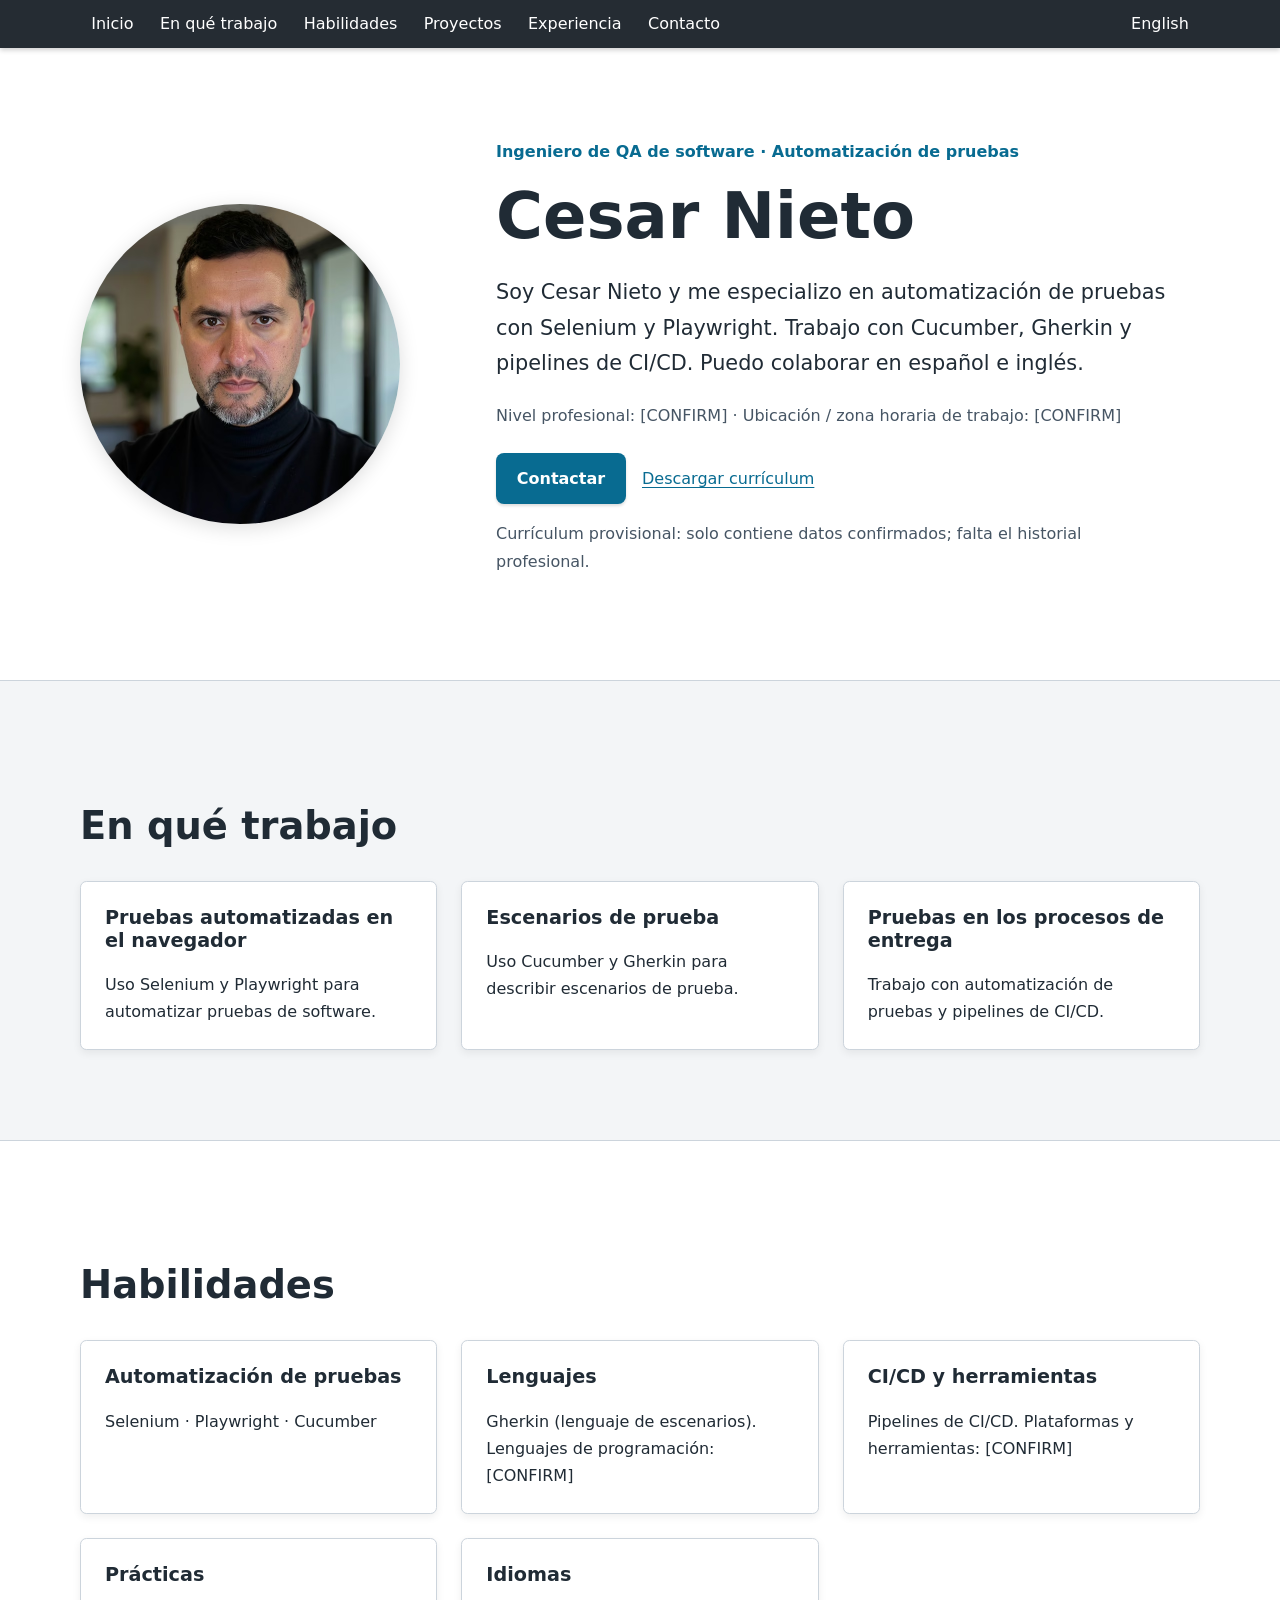
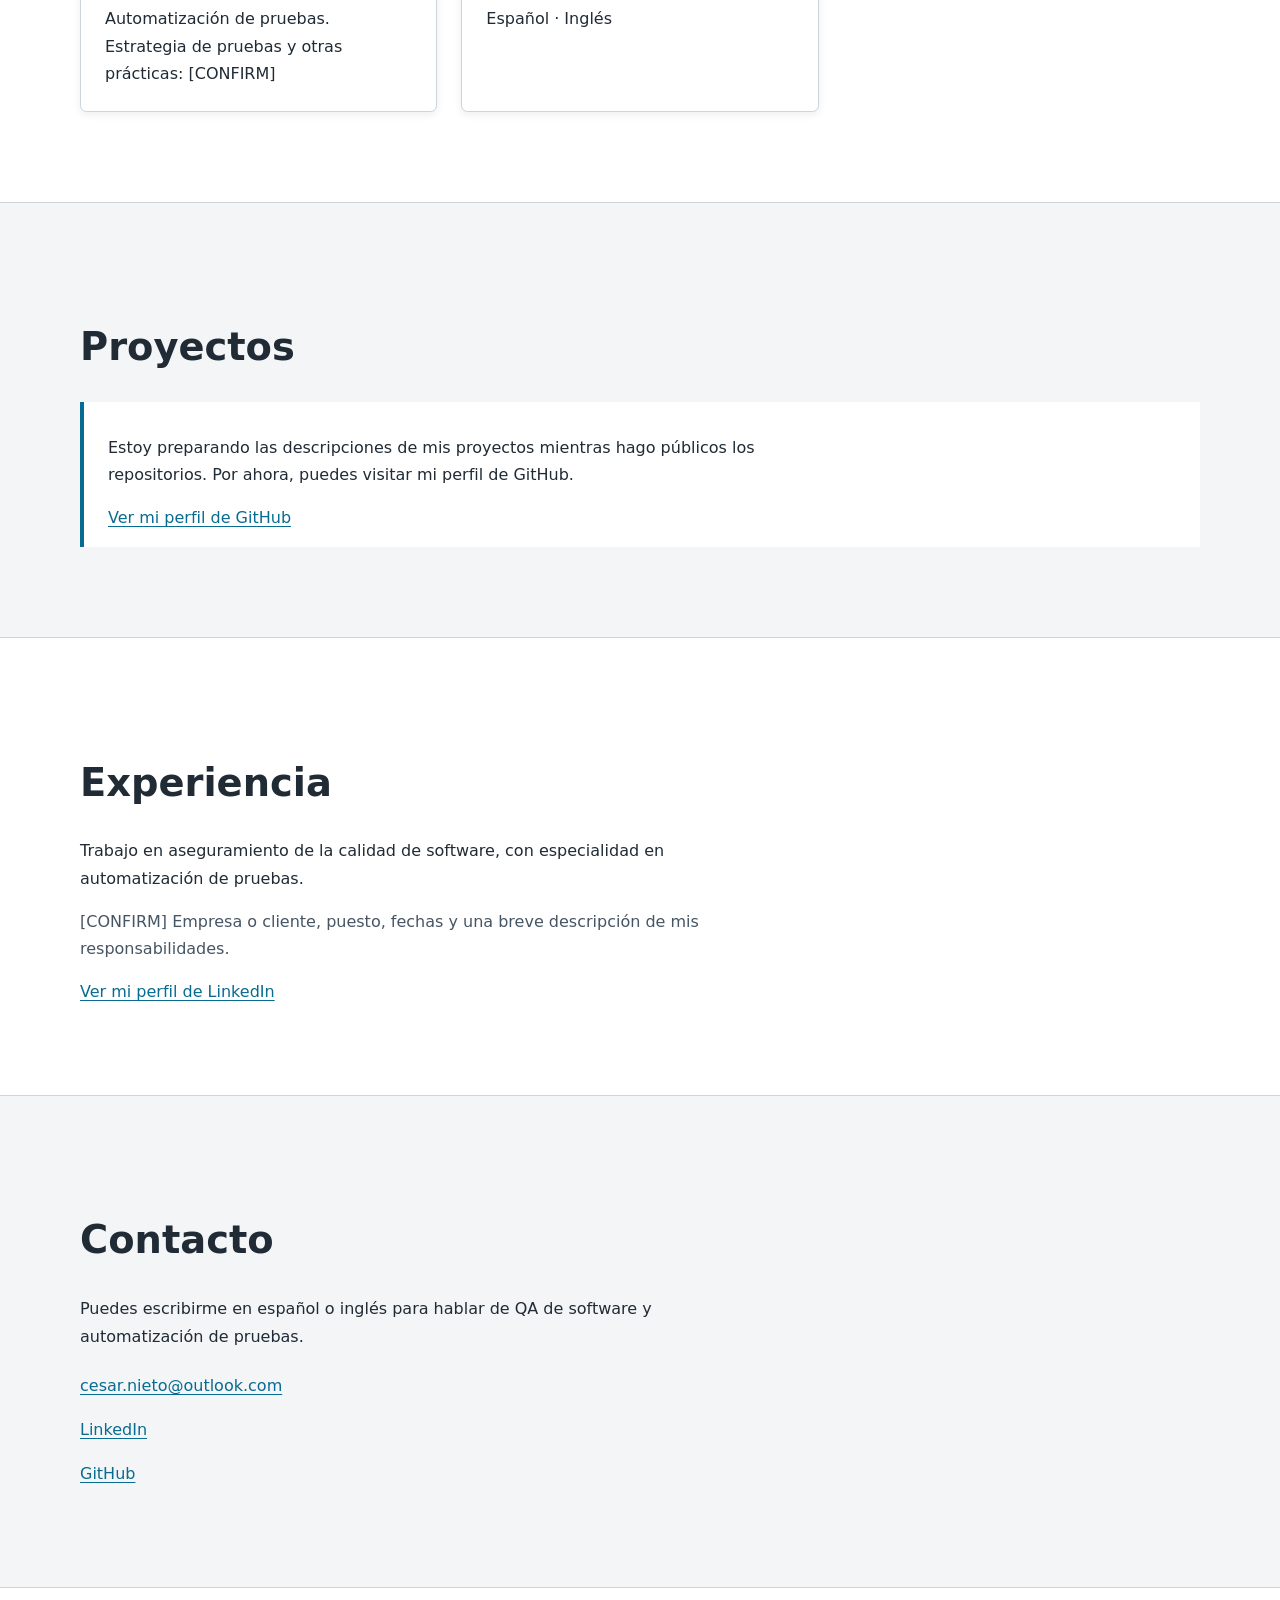
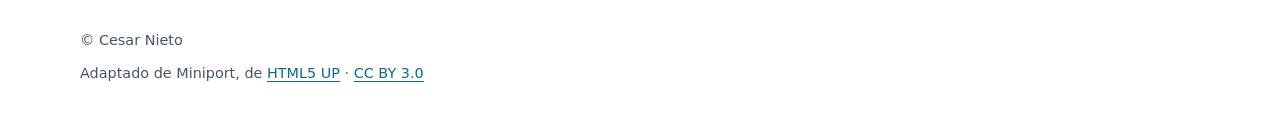
==== es/index.html @ 165ec26f "feat(portfolio): modernize the bilingual site and static assets" ====
<!doctype html>
<!-- Adapted from Miniport by HTML5 UP. CC BY 3.0; see LICENSE.txt. -->
<html lang="es">
<head>
  <meta charset="utf-8">
  <meta name="viewport" content="width=device-width, initial-scale=1">
  <meta name="color-scheme" content="light dark">
  <title>Cesar Nieto | Ingeniero de QA de software</title>
  <meta name="description" content="Me especializo en automatización de pruebas con Selenium, Playwright, Cucumber, Gherkin y pipelines de CI/CD. Trabajo en español e inglés.">
  <link rel="canonical" href="https://cesarnieto.me/es/">
  <link rel="alternate" hreflang="en" href="https://cesarnieto.me/">
  <link rel="alternate" hreflang="es" href="https://cesarnieto.me/es/">
  <link rel="alternate" hreflang="x-default" href="https://cesarnieto.me/">
  <meta property="og:type" content="website">
  <meta property="og:title" content="Cesar Nieto | Ingeniero de QA de software">
  <meta property="og:description" content="Me especializo en automatización de pruebas con Selenium, Playwright, Cucumber, Gherkin y pipelines de CI/CD. Trabajo en español e inglés.">
  <meta property="og:url" content="https://cesarnieto.me/es/">
  <meta property="og:locale" content="es_ES">
  <meta property="og:locale:alternate" content="en_US">
  <meta property="og:image" content="https://cesarnieto.me/images/portrait.jpg">
  <meta property="og:image:width" content="640">
  <meta property="og:image:height" content="640">
  <meta property="og:image:alt" content="Cesar Nieto">
  <meta name="twitter:card" content="summary">
  <link rel="stylesheet" href="../assets/css/site.css">
  <script type="application/ld+json">{"@context": "https://schema.org", "@type": "Person", "name": "Cesar Nieto", "url": "https://cesarnieto.me/", "jobTitle": "Software QA Engineer", "sameAs": ["https://github.com/CesarNPadilla", "https://www.linkedin.com/in/cesarnpadilla"]}</script>
</head>
<body>
  <a class="skip" href="#main">Saltar al contenido</a>
  <nav class="nav" aria-label="Principal">
    <div class="container">
      <a href="#intro">Inicio</a>
      <a href="#work">En qué trabajo</a>
      <a href="#skills">Habilidades</a>
      <a href="#projects">Proyectos</a>
      <a href="#experience">Experiencia</a>
      <a href="#contact">Contacto</a>
      <a class="language" href="../" lang="en" hreflang="en">English</a>
    </div>
  </nav>
  <main id="main" tabindex="-1">
    <section id="intro" aria-labelledby="intro-title">
      <div class="container intro">
        <picture>
          <source srcset="../images/portrait.avif" type="image/avif">
          <source srcset="../images/portrait.webp" type="image/webp">
          <img class="portrait" src="../images/portrait.jpg" alt="Retrato de Cesar Nieto" width="640" height="640" fetchpriority="high">
        </picture>
        <div>
          <p class="eyebrow">Ingeniero de QA de software · Automatización de pruebas</p>
          <h1 id="intro-title">Cesar Nieto</h1>
          <p class="lead">Soy Cesar Nieto y me especializo en automatización de pruebas con Selenium y Playwright. Trabajo con Cucumber, Gherkin y pipelines de CI/CD. Puedo colaborar en español e inglés.</p>
          <p class="meta">Nivel profesional: [CONFIRM] · Ubicación / zona horaria de trabajo: [CONFIRM]</p>
          <div class="actions">
            <a class="button" href="mailto:cesar.nieto@outlook.com">Contactar</a>
            <a href="../downloads/cesar-nieto-es.txt" download aria-describedby="resume-note">Descargar currículum</a>
          </div>
          <p class="note" id="resume-note">Currículum provisional: solo contiene datos confirmados; falta el historial profesional.</p>
        </div>
      </div>
    </section>
    <section id="work" aria-labelledby="work-title"><div class="container">
      <h2 id="work-title">En qué trabajo</h2>
      <div class="grid">
        <article class="card"><h3>Pruebas automatizadas en el navegador</h3><p>Uso Selenium y Playwright para automatizar pruebas de software.</p></article>
        <article class="card"><h3>Escenarios de prueba</h3><p>Uso Cucumber y Gherkin para describir escenarios de prueba.</p></article>
        <article class="card"><h3>Pruebas en los procesos de entrega</h3><p>Trabajo con automatización de pruebas y pipelines de CI/CD.</p></article>
      </div>
    </div></section>
    <section id="skills" aria-labelledby="skills-title"><div class="container">
      <h2 id="skills-title">Habilidades</h2>
      <div class="grid">
        <div class="card"><h3>Automatización de pruebas</h3><p>Selenium · Playwright · Cucumber</p></div>
        <div class="card"><h3>Lenguajes</h3><p>Gherkin (lenguaje de escenarios). Lenguajes de programación: [CONFIRM]</p></div>
        <div class="card"><h3>CI/CD y herramientas</h3><p>Pipelines de CI/CD. Plataformas y herramientas: [CONFIRM]</p></div>
        <div class="card"><h3>Prácticas</h3><p>Automatización de pruebas. Estrategia de pruebas y otras prácticas: [CONFIRM]</p></div>
        <div class="card"><h3>Idiomas</h3><p>Español · Inglés</p></div>
      </div>
    </div></section>
    <section id="projects" aria-labelledby="projects-title"><div class="container">
      <h2 id="projects-title">Proyectos</h2>
      <div class="pending"><p>Estoy preparando las descripciones de mis proyectos mientras hago públicos los repositorios. Por ahora, puedes visitar mi perfil de GitHub.</p>
        <a href="https://github.com/CesarNPadilla">Ver mi perfil de GitHub</a>
      </div>
    </div></section>
    <section id="experience" aria-labelledby="experience-title"><div class="container">
      <h2 id="experience-title">Experiencia</h2>
      <p>Trabajo en aseguramiento de la calidad de software, con especialidad en automatización de pruebas.</p><p class="note">[CONFIRM] Empresa o cliente, puesto, fechas y una breve descripción de mis responsabilidades.</p>
      <a href="https://www.linkedin.com/in/cesarnpadilla">Ver mi perfil de LinkedIn</a>
    </div></section>
    <section id="contact" aria-labelledby="contact-title"><div class="container">
      <h2 id="contact-title">Contacto</h2><p>Puedes escribirme en español o inglés para hablar de QA de software y automatización de pruebas.</p>
      <address>
        <a href="mailto:cesar.nieto@outlook.com">cesar.nieto@outlook.com</a><br>
        <a href="https://www.linkedin.com/in/cesarnpadilla">LinkedIn</a><br>
        <a href="https://github.com/CesarNPadilla">GitHub</a>
      </address>
    </div></section>
  </main>
  <footer><div class="container">
    <p>© Cesar Nieto</p>
    <p>Adaptado de Miniport, de <a href="https://html5up.net">HTML5 UP</a> · <a href="../LICENSE.txt">CC BY 3.0</a></p>
  </div></footer>
</body>
</html>
---- assets/css/site.css ----
/* Adapted from Miniport by HTML5 UP; attribution retained in each page. */
:root{color-scheme:light dark;--bg:#fff;--panel:#f3f5f7;--card:#fff;--text:#202b35;--muted:#465564;--accent:#086b91;--border:#ccd4dc;--nav:#252c33;--focus:#a64200}
*{box-sizing:border-box}html{scroll-behavior:smooth;scroll-padding-top:7rem}body{margin:0;background:var(--bg);color:var(--text);font:1rem/1.7 system-ui,-apple-system,"Segoe UI",sans-serif}a{color:var(--accent);text-underline-offset:.2em}a:hover{text-decoration-thickness:.15em}a:focus-visible{outline:3px solid var(--focus);outline-offset:5px}h1,h2,h3{line-height:1.2;color:var(--text)}h1{font-size:clamp(2.2rem,6vw,4rem);margin:.2em 0}h2{font-size:clamp(1.7rem,4vw,2.4rem)}h3{font-size:1.2rem}p{max-width:65ch}img{display:block;max-width:100%;height:auto}.container{width:min(70rem,100% - 3rem);margin:auto}.skip{position:absolute;left:1rem;top:-8rem;background:var(--bg);padding:1rem;z-index:10}.skip:focus{top:1rem}.nav{background:var(--nav);position:sticky;top:0;z-index:2;box-shadow:0 2px 5px #0003}.nav .container{display:flex;flex-wrap:wrap;align-items:center;justify-content:center;gap:.25rem}.nav a{color:#fff;display:inline-flex;align-items:center;min-height:48px;padding:.5rem .7rem;text-decoration:none;border-radius:.3rem}.nav a:hover,.nav a[aria-current]{background:#414c57}.nav a:focus-visible{outline-color:#ffc078;outline-offset:-3px}.language{margin-inline-start:auto}section{padding:clamp(3rem,7vw,6rem) 0;border-bottom:1px solid var(--border)}section:nth-child(even){background:var(--panel)}.intro{display:grid;grid-template-columns:minmax(0,1fr) minmax(15rem,2fr);align-items:center;gap:clamp(2rem,5vw,4rem)}.portrait{width:100%;max-width:20rem;border-radius:50%;box-shadow:0 4px 20px #0002}.eyebrow{font-weight:700;color:var(--accent);margin:0}.lead{font-size:clamp(1.1rem,2vw,1.3rem)}.meta,.note{color:var(--muted)}.actions{display:flex;flex-wrap:wrap;gap:1rem;align-items:center;margin-top:1.5rem}.button{display:inline-flex;align-items:center;justify-content:center;min-height:48px;padding:.75rem 1.3rem;background:var(--accent);color:#fff;border-radius:.5rem;font-weight:650;text-decoration:none;box-shadow:0 2px 3px #0002}.grid{display:grid;grid-template-columns:repeat(auto-fit,minmax(min(100%,18rem),1fr));gap:1.5rem}.card{padding:1.5rem;background:var(--card);border:1px solid var(--border);border-radius:.4rem;box-shadow:0 3px 8px #0001}.card h3{margin-top:0}.card p:last-child{margin-bottom:0}ul{padding-inline-start:1.25rem}.pending{border-inline-start:4px solid var(--accent);padding:1rem 1.5rem;background:var(--card)}address{font-style:normal;overflow-wrap:anywhere}address a{display:inline-block;min-height:44px;padding:.4rem 0}footer{padding:2rem 0;color:var(--muted);font-size:.9rem}footer p{margin:.5rem 0}
@media(prefers-color-scheme:dark){:root{--bg:#171e25;--panel:#202932;--card:#25313b;--text:#f0f4f8;--muted:#c2ceda;--accent:#8dd8f6;--border:#52616f;--focus:#ffc078}.button{background:#096e94;color:#fff}}
@media(max-width:650px){.intro{grid-template-columns:1fr}.portrait{max-width:12rem;margin:auto}.container{width:calc(100% - 2rem)}.nav{position:relative}.language{margin-inline-start:0}.nav a{padding:.5rem}.intro .actions{align-items:stretch}.button{width:100%}}
@media(prefers-reduced-motion:reduce){html{scroll-behavior:auto}}
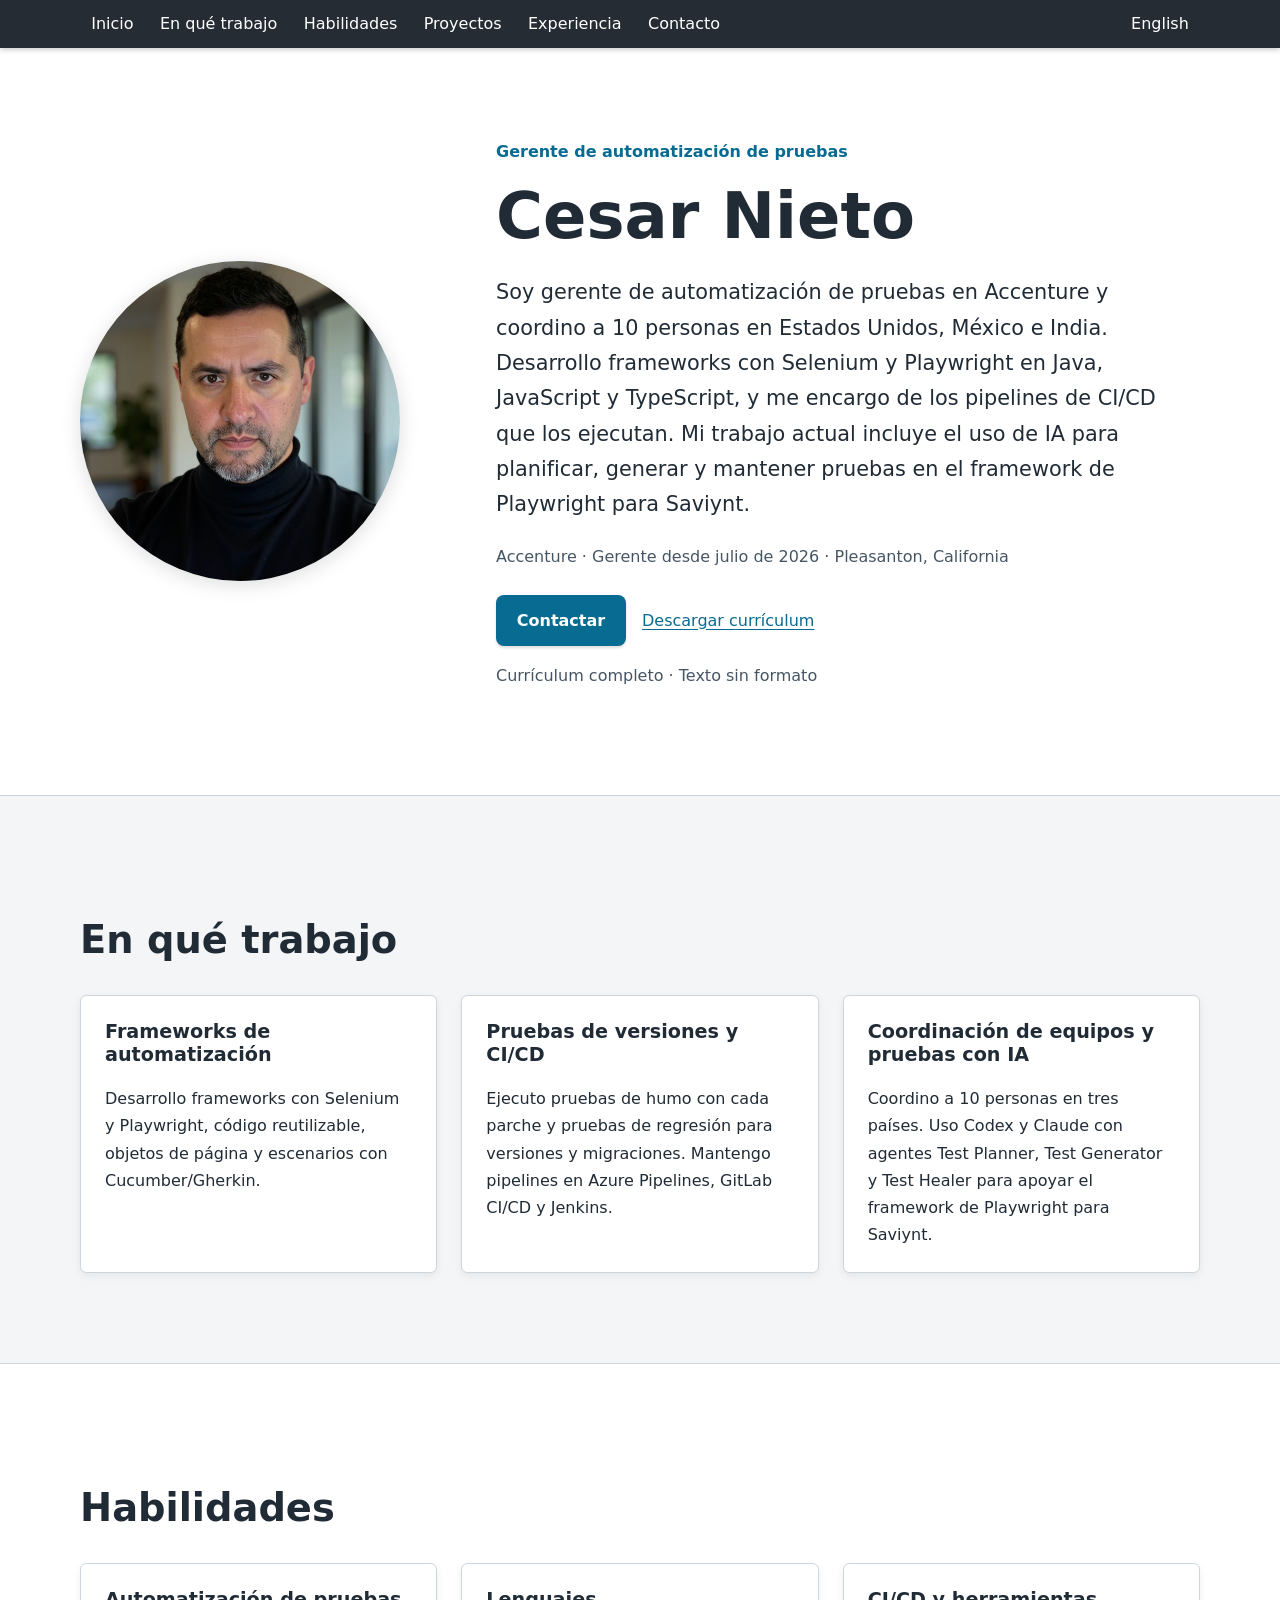
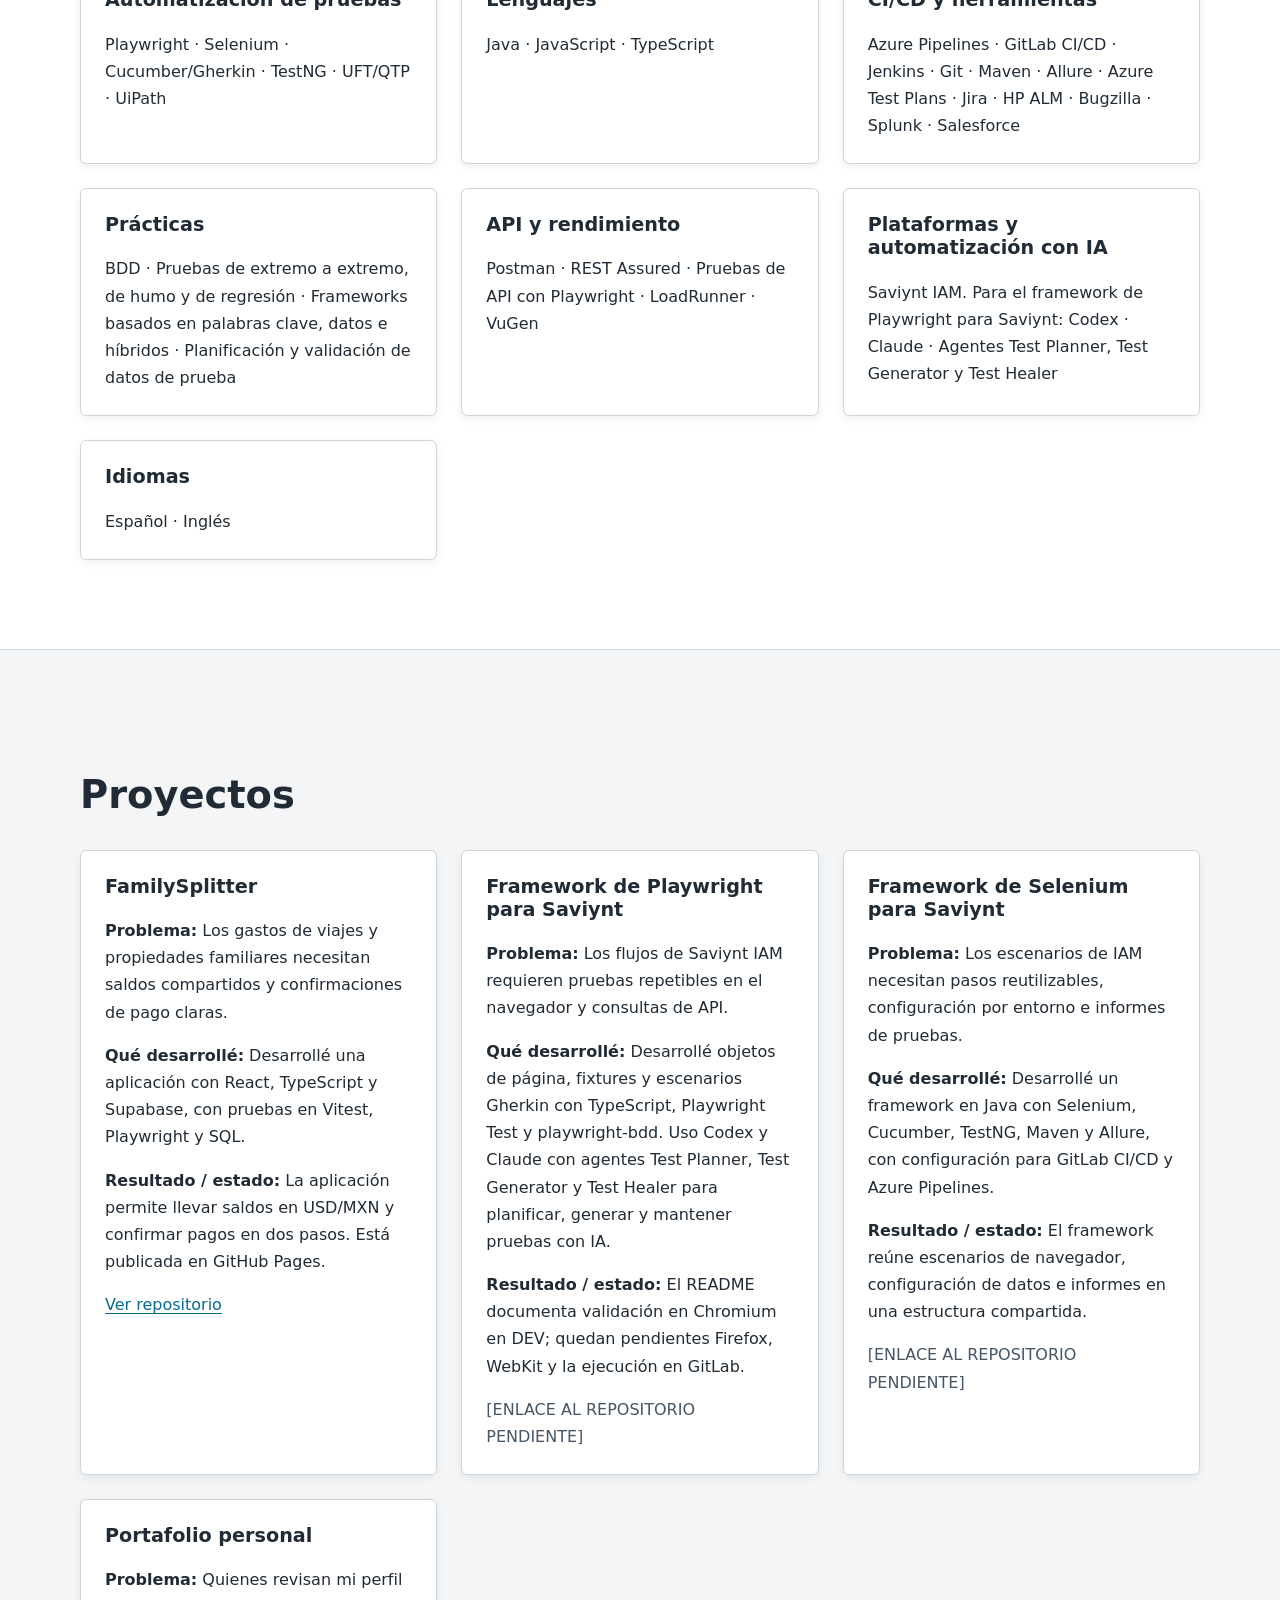
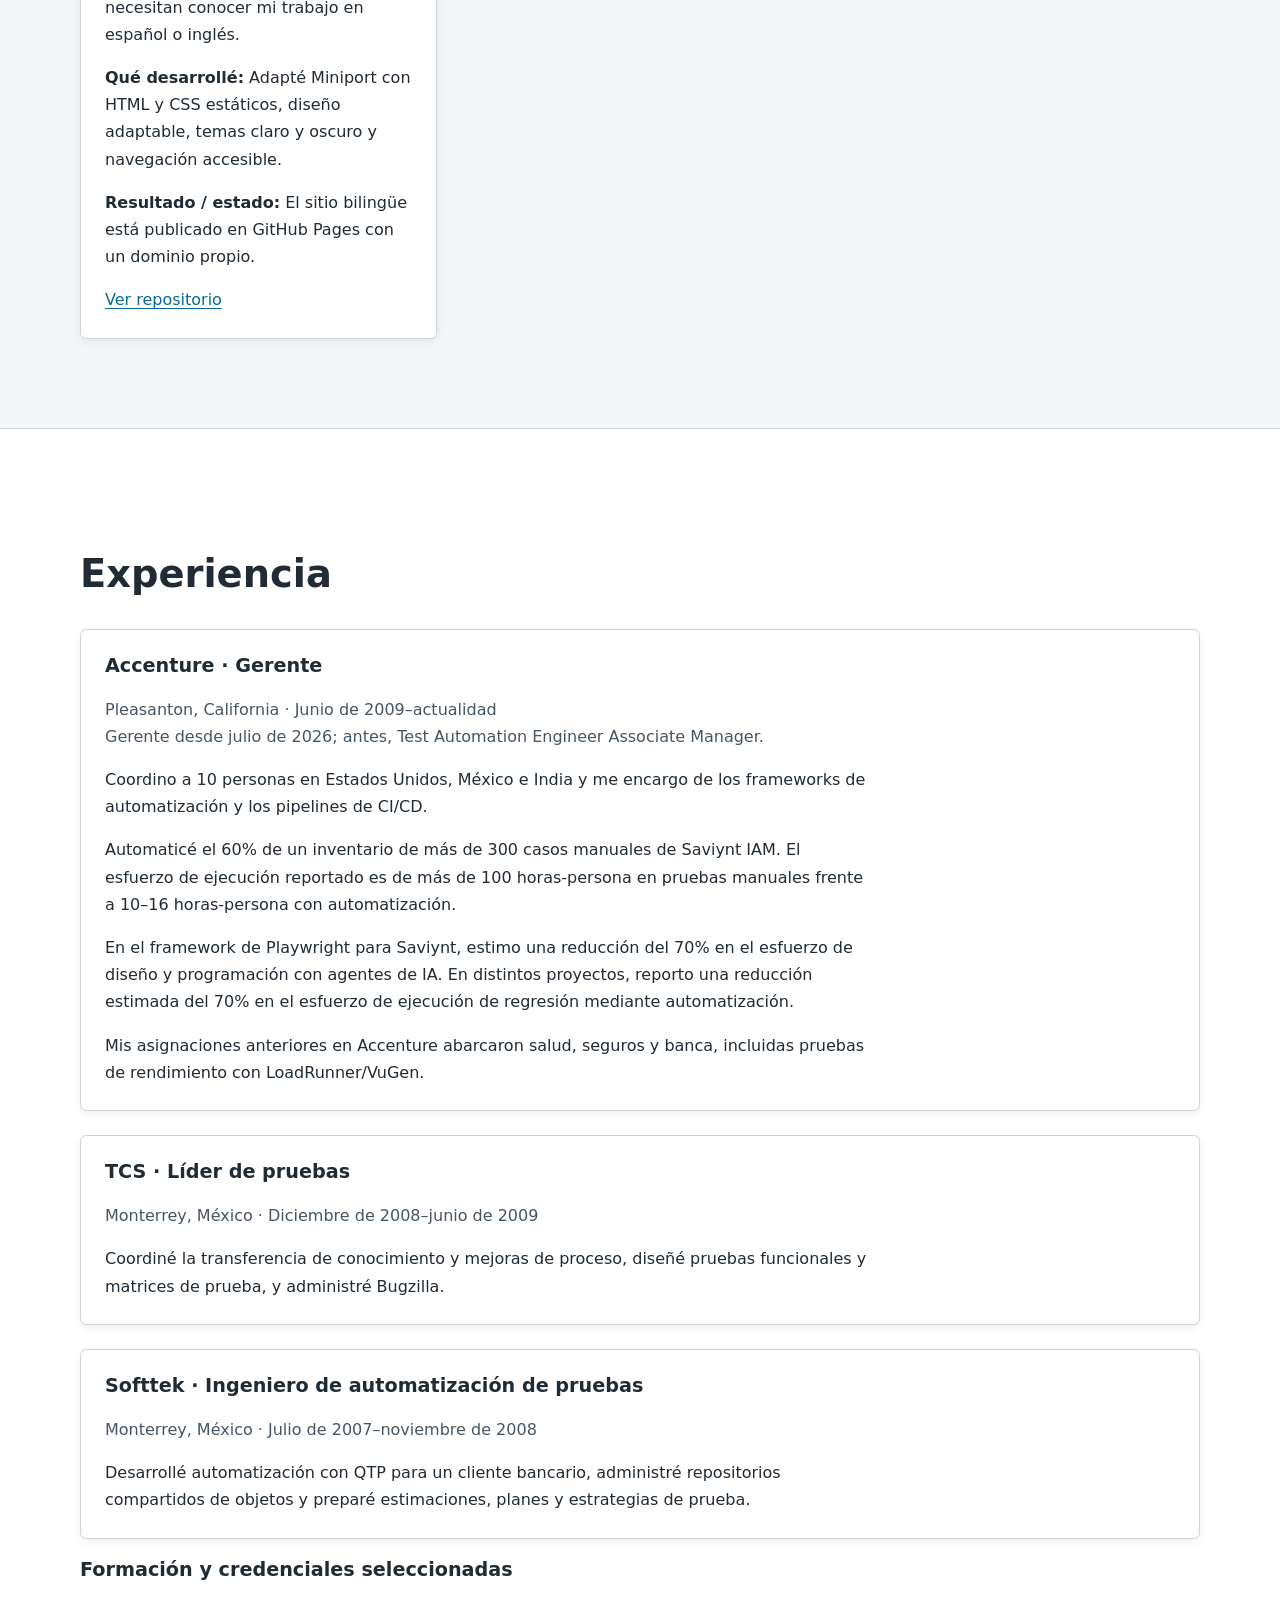
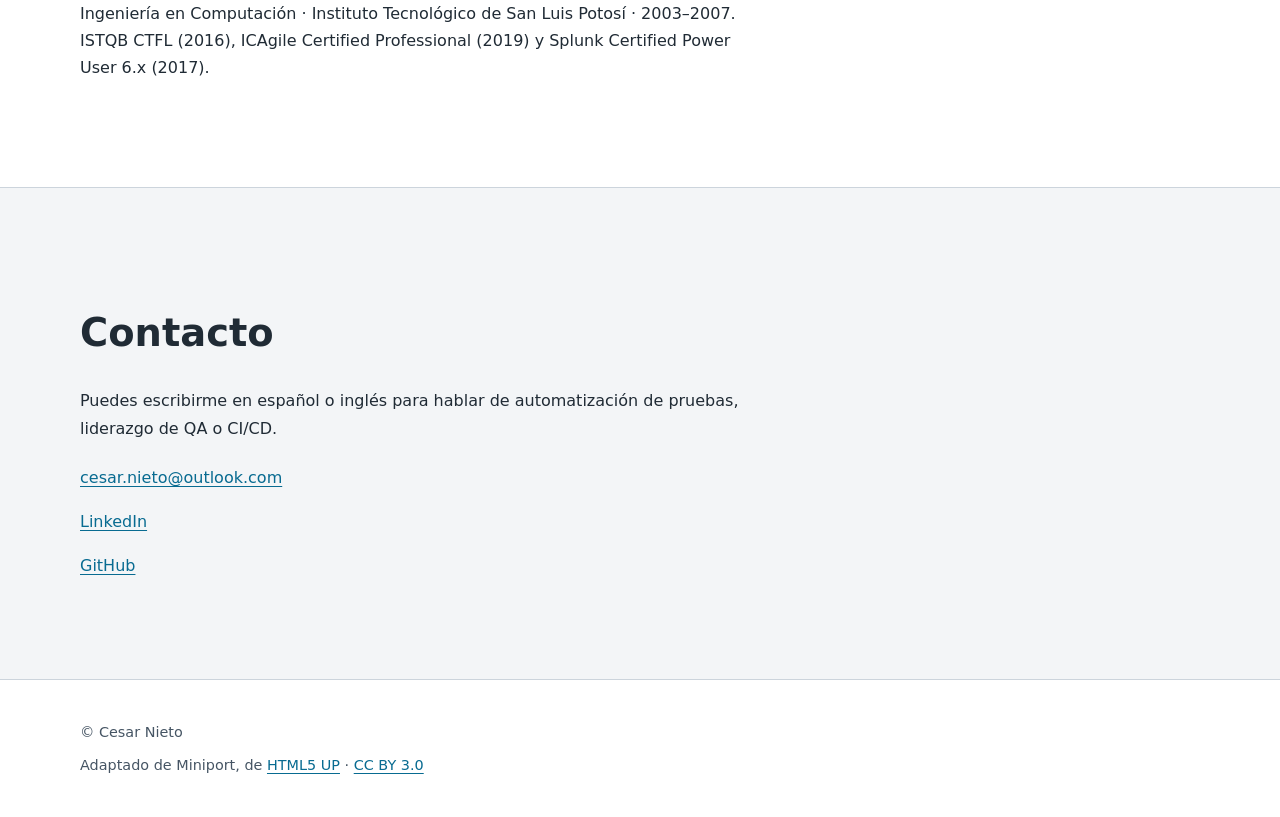
==== commit 35990896: "feat(portfolio): add career history and automation projects Replace draft resumes with complete Engl" ====
--- a/es/index.html
+++ b/es/index.html
@@ -5,15 +5,15 @@
   <meta charset="utf-8">
   <meta name="viewport" content="width=device-width, initial-scale=1">
   <meta name="color-scheme" content="light dark">
-  <title>Cesar Nieto | Ingeniero de QA de software</title>
-  <meta name="description" content="Me especializo en automatización de pruebas con Selenium, Playwright, Cucumber, Gherkin y pipelines de CI/CD. Trabajo en español e inglés.">
+  <title>Cesar Nieto | Gerente de automatización de pruebas</title>
+  <meta name="description" content="Gerente de automatización de pruebas en Accenture. Frameworks con Selenium y Playwright, pruebas de Saviynt IAM y CI/CD. Español e inglés.">
   <link rel="canonical" href="https://cesarnieto.me/es/">
   <link rel="alternate" hreflang="en" href="https://cesarnieto.me/">
   <link rel="alternate" hreflang="es" href="https://cesarnieto.me/es/">
   <link rel="alternate" hreflang="x-default" href="https://cesarnieto.me/">
   <meta property="og:type" content="website">
-  <meta property="og:title" content="Cesar Nieto | Ingeniero de QA de software">
-  <meta property="og:description" content="Me especializo en automatización de pruebas con Selenium, Playwright, Cucumber, Gherkin y pipelines de CI/CD. Trabajo en español e inglés.">
+  <meta property="og:title" content="Cesar Nieto | Gerente de automatización de pruebas">
+  <meta property="og:description" content="Gerente de automatización de pruebas en Accenture. Frameworks con Selenium y Playwright, pruebas de Saviynt IAM y CI/CD. Español e inglés.">
   <meta property="og:url" content="https://cesarnieto.me/es/">
   <meta property="og:locale" content="es_ES">
   <meta property="og:locale:alternate" content="en_US">
@@ -23,7 +23,7 @@
   <meta property="og:image:alt" content="Cesar Nieto">
   <meta name="twitter:card" content="summary">
   <link rel="stylesheet" href="../assets/css/site.css">
-  <script type="application/ld+json">{"@context": "https://schema.org", "@type": "Person", "name": "Cesar Nieto", "url": "https://cesarnieto.me/", "jobTitle": "Software QA Engineer", "sameAs": ["https://github.com/CesarNPadilla", "https://www.linkedin.com/in/cesarnpadilla"]}</script>
+  <script type="application/ld+json">{"@context": "https://schema.org", "@type": "Person", "name": "Cesar Nieto", "url": "https://cesarnieto.me/", "jobTitle": "Software Test Automation Manager", "sameAs": ["https://github.com/CesarNPadilla", "https://www.linkedin.com/in/cesarnpadilla"]}</script>
 </head>
 <body>
   <a class="skip" href="#main">Saltar al contenido</a>
@@ -47,49 +47,55 @@
           <img class="portrait" src="../images/portrait.jpg" alt="Retrato de Cesar Nieto" width="640" height="640" fetchpriority="high">
         </picture>
         <div>
-          <p class="eyebrow">Ingeniero de QA de software · Automatización de pruebas</p>
+          <p class="eyebrow">Gerente de automatización de pruebas</p>
           <h1 id="intro-title">Cesar Nieto</h1>
-          <p class="lead">Soy Cesar Nieto y me especializo en automatización de pruebas con Selenium y Playwright. Trabajo con Cucumber, Gherkin y pipelines de CI/CD. Puedo colaborar en español e inglés.</p>
-          <p class="meta">Nivel profesional: [CONFIRM] · Ubicación / zona horaria de trabajo: [CONFIRM]</p>
+          <p class="lead">Soy gerente de automatización de pruebas en Accenture y coordino a 10 personas en Estados Unidos, México e India. Desarrollo frameworks con Selenium y Playwright en Java, JavaScript y TypeScript, y me encargo de los pipelines de CI/CD que los ejecutan. Mi trabajo actual incluye el uso de IA para planificar, generar y mantener pruebas en el framework de Playwright para Saviynt.</p>
+          <p class="meta">Accenture · Gerente desde julio de 2026 · Pleasanton, California</p>
           <div class="actions">
             <a class="button" href="mailto:cesar.nieto@outlook.com">Contactar</a>
             <a href="../downloads/cesar-nieto-es.txt" download aria-describedby="resume-note">Descargar currículum</a>
           </div>
-          <p class="note" id="resume-note">Currículum provisional: solo contiene datos confirmados; falta el historial profesional.</p>
+          <p class="note" id="resume-note">Currículum completo · Texto sin formato</p>
         </div>
       </div>
     </section>
     <section id="work" aria-labelledby="work-title"><div class="container">
       <h2 id="work-title">En qué trabajo</h2>
-      <div class="grid">
-        <article class="card"><h3>Pruebas automatizadas en el navegador</h3><p>Uso Selenium y Playwright para automatizar pruebas de software.</p></article>
-        <article class="card"><h3>Escenarios de prueba</h3><p>Uso Cucumber y Gherkin para describir escenarios de prueba.</p></article>
-        <article class="card"><h3>Pruebas en los procesos de entrega</h3><p>Trabajo con automatización de pruebas y pipelines de CI/CD.</p></article>
-      </div>
+<div class="grid">
+<article class="card"><h3>Frameworks de automatización</h3><p>Desarrollo frameworks con Selenium y Playwright, código reutilizable, objetos de página y escenarios con Cucumber/Gherkin.</p></article>
+<article class="card"><h3>Pruebas de versiones y CI/CD</h3><p>Ejecuto pruebas de humo con cada parche y pruebas de regresión para versiones y migraciones. Mantengo pipelines en Azure Pipelines, GitLab CI/CD y Jenkins.</p></article>
+<article class="card"><h3>Coordinación de equipos y pruebas con IA</h3><p>Coordino a 10 personas en tres países. Uso Codex y Claude con agentes Test Planner, Test Generator y Test Healer para apoyar el framework de Playwright para Saviynt.</p></article>
+</div>
     </div></section>
     <section id="skills" aria-labelledby="skills-title"><div class="container">
       <h2 id="skills-title">Habilidades</h2>
-      <div class="grid">
-        <div class="card"><h3>Automatización de pruebas</h3><p>Selenium · Playwright · Cucumber</p></div>
-        <div class="card"><h3>Lenguajes</h3><p>Gherkin (lenguaje de escenarios). Lenguajes de programación: [CONFIRM]</p></div>
-        <div class="card"><h3>CI/CD y herramientas</h3><p>Pipelines de CI/CD. Plataformas y herramientas: [CONFIRM]</p></div>
-        <div class="card"><h3>Prácticas</h3><p>Automatización de pruebas. Estrategia de pruebas y otras prácticas: [CONFIRM]</p></div>
-        <div class="card"><h3>Idiomas</h3><p>Español · Inglés</p></div>
-      </div>
+<div class="grid">
+<article class="card"><h3>Automatización de pruebas</h3><p>Playwright · Selenium · Cucumber/Gherkin · TestNG · UFT/QTP · UiPath</p></article>
+<article class="card"><h3>Lenguajes</h3><p>Java · JavaScript · TypeScript</p></article>
+<article class="card"><h3>CI/CD y herramientas</h3><p>Azure Pipelines · GitLab CI/CD · Jenkins · Git · Maven · Allure · Azure Test Plans · Jira · HP ALM · Bugzilla · Splunk · Salesforce</p></article>
+<article class="card"><h3>Prácticas</h3><p>BDD · Pruebas de extremo a extremo, de humo y de regresión · Frameworks basados en palabras clave, datos e híbridos · Planificación y validación de datos de prueba</p></article>
+<article class="card"><h3>API y rendimiento</h3><p>Postman · REST Assured · Pruebas de API con Playwright · LoadRunner · VuGen</p></article>
+<article class="card"><h3>Plataformas y automatización con IA</h3><p>Saviynt IAM. Para el framework de Playwright para Saviynt: Codex · Claude · Agentes Test Planner, Test Generator y Test Healer</p></article>
+<article class="card"><h3>Idiomas</h3><p>Español · Inglés</p></article>
+</div>
     </div></section>
     <section id="projects" aria-labelledby="projects-title"><div class="container">
       <h2 id="projects-title">Proyectos</h2>
-      <div class="pending"><p>Estoy preparando las descripciones de mis proyectos mientras hago públicos los repositorios. Por ahora, puedes visitar mi perfil de GitHub.</p>
-        <a href="https://github.com/CesarNPadilla">Ver mi perfil de GitHub</a>
-      </div>
+<div class="grid">
+<article class="card"><h3>FamilySplitter</h3><p><strong>Problema:</strong> Los gastos de viajes y propiedades familiares necesitan saldos compartidos y confirmaciones de pago claras.</p><p><strong>Qué desarrollé:</strong> Desarrollé una aplicación con React, TypeScript y Supabase, con pruebas en Vitest, Playwright y SQL.</p><p><strong>Resultado / estado:</strong> La aplicación permite llevar saldos en USD/MXN y confirmar pagos en dos pasos. Está publicada en GitHub Pages.</p><a href="https://github.com/CesarNPadilla/FamilySplitter">Ver repositorio</a></article>
+<article class="card"><h3>Framework de Playwright para Saviynt</h3><p><strong>Problema:</strong> Los flujos de Saviynt IAM requieren pruebas repetibles en el navegador y consultas de API.</p><p><strong>Qué desarrollé:</strong> Desarrollé objetos de página, fixtures y escenarios Gherkin con TypeScript, Playwright Test y playwright-bdd. Uso Codex y Claude con agentes Test Planner, Test Generator y Test Healer para planificar, generar y mantener pruebas con IA.</p><p><strong>Resultado / estado:</strong> El README documenta validación en Chromium en DEV; quedan pendientes Firefox, WebKit y la ejecución en GitLab.</p><p class="note">[ENLACE AL REPOSITORIO PENDIENTE]</p></article>
+<article class="card"><h3>Framework de Selenium para Saviynt</h3><p><strong>Problema:</strong> Los escenarios de IAM necesitan pasos reutilizables, configuración por entorno e informes de pruebas.</p><p><strong>Qué desarrollé:</strong> Desarrollé un framework en Java con Selenium, Cucumber, TestNG, Maven y Allure, con configuración para GitLab CI/CD y Azure Pipelines.</p><p><strong>Resultado / estado:</strong> El framework reúne escenarios de navegador, configuración de datos e informes en una estructura compartida.</p><p class="note">[ENLACE AL REPOSITORIO PENDIENTE]</p></article>
+<article class="card"><h3>Portafolio personal</h3><p><strong>Problema:</strong> Quienes revisan mi perfil necesitan conocer mi trabajo en español o inglés.</p><p><strong>Qué desarrollé:</strong> Adapté Miniport con HTML y CSS estáticos, diseño adaptable, temas claro y oscuro y navegación accesible.</p><p><strong>Resultado / estado:</strong> El sitio bilingüe está publicado en GitHub Pages con un dominio propio.</p><a href="https://github.com/CesarNPadilla/CesarNieto.me">Ver repositorio</a></article>
+</div>
     </div></section>
     <section id="experience" aria-labelledby="experience-title"><div class="container">
       <h2 id="experience-title">Experiencia</h2>
-      <p>Trabajo en aseguramiento de la calidad de software, con especialidad en automatización de pruebas.</p><p class="note">[CONFIRM] Empresa o cliente, puesto, fechas y una breve descripción de mis responsabilidades.</p>
-      <a href="https://www.linkedin.com/in/cesarnpadilla">Ver mi perfil de LinkedIn</a>
+<div class="experience-list"><article class="card"><h3>Accenture · Gerente</h3><p class="meta">Pleasanton, California · Junio de 2009–actualidad<br>Gerente desde julio de 2026; antes, Test Automation Engineer Associate Manager.</p><p>Coordino a 10 personas en Estados Unidos, México e India y me encargo de los frameworks de automatización y los pipelines de CI/CD.</p><p>Automaticé el 60% de un inventario de más de 300 casos manuales de Saviynt IAM. El esfuerzo de ejecución reportado es de más de 100 horas-persona en pruebas manuales frente a 10–16 horas-persona con automatización.</p><p>En el framework de Playwright para Saviynt, estimo una reducción del 70% en el esfuerzo de diseño y programación con agentes de IA. En distintos proyectos, reporto una reducción estimada del 70% en el esfuerzo de ejecución de regresión mediante automatización.</p><p>Mis asignaciones anteriores en Accenture abarcaron salud, seguros y banca, incluidas pruebas de rendimiento con LoadRunner/VuGen.</p></article>
+<article class="card"><h3>TCS · Líder de pruebas</h3><p class="meta">Monterrey, México · Diciembre de 2008–junio de 2009</p><p>Coordiné la transferencia de conocimiento y mejoras de proceso, diseñé pruebas funcionales y matrices de prueba, y administré Bugzilla.</p></article>
+<article class="card"><h3>Softtek · Ingeniero de automatización de pruebas</h3><p class="meta">Monterrey, México · Julio de 2007–noviembre de 2008</p><p>Desarrollé automatización con QTP para un cliente bancario, administré repositorios compartidos de objetos y preparé estimaciones, planes y estrategias de prueba.</p></article></div><h3>Formación y credenciales seleccionadas</h3><p>Ingeniería en Computación · Instituto Tecnológico de San Luis Potosí · 2003–2007. ISTQB CTFL (2016), ICAgile Certified Professional (2019) y Splunk Certified Power User 6.x (2017).</p>
     </div></section>
     <section id="contact" aria-labelledby="contact-title"><div class="container">
-      <h2 id="contact-title">Contacto</h2><p>Puedes escribirme en español o inglés para hablar de QA de software y automatización de pruebas.</p>
+      <h2 id="contact-title">Contacto</h2><p>Puedes escribirme en español o inglés para hablar de automatización de pruebas, liderazgo de QA o CI/CD.</p>
       <address>
         <a href="mailto:cesar.nieto@outlook.com">cesar.nieto@outlook.com</a><br>
         <a href="https://www.linkedin.com/in/cesarnpadilla">LinkedIn</a><br>
--- a/assets/css/site.css
+++ b/assets/css/site.css
@@ -4,3 +4,5 @@
 @media(prefers-color-scheme:dark){:root{--bg:#171e25;--panel:#202932;--card:#25313b;--text:#f0f4f8;--muted:#c2ceda;--accent:#8dd8f6;--border:#52616f;--focus:#ffc078}.button{background:#096e94;color:#fff}}
 @media(max-width:650px){.intro{grid-template-columns:1fr}.portrait{max-width:12rem;margin:auto}.container{width:calc(100% - 2rem)}.nav{position:relative}.language{margin-inline-start:0}.nav a{padding:.5rem}.intro .actions{align-items:stretch}.button{width:100%}}
 @media(prefers-reduced-motion:reduce){html{scroll-behavior:auto}}
+
+.experience-list{display:grid;gap:1.5rem}.experience-list p{max-width:75ch}
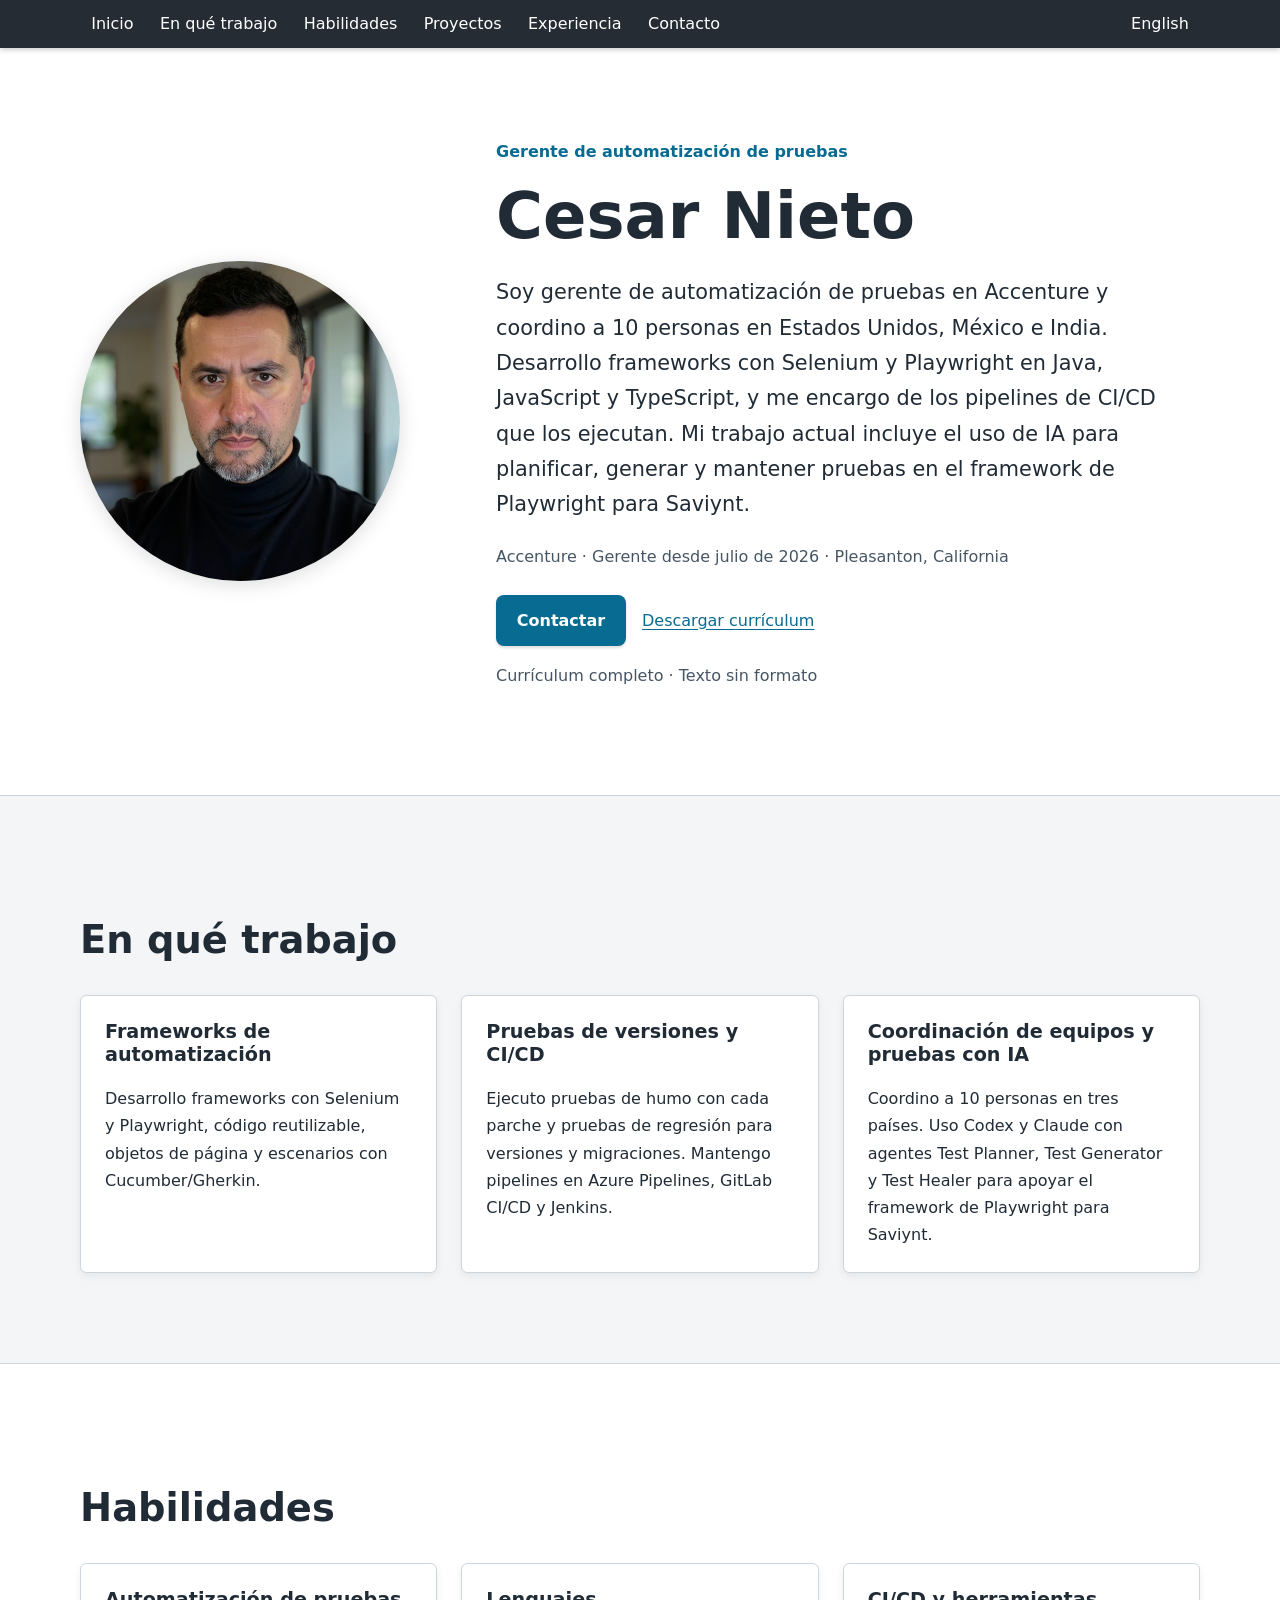
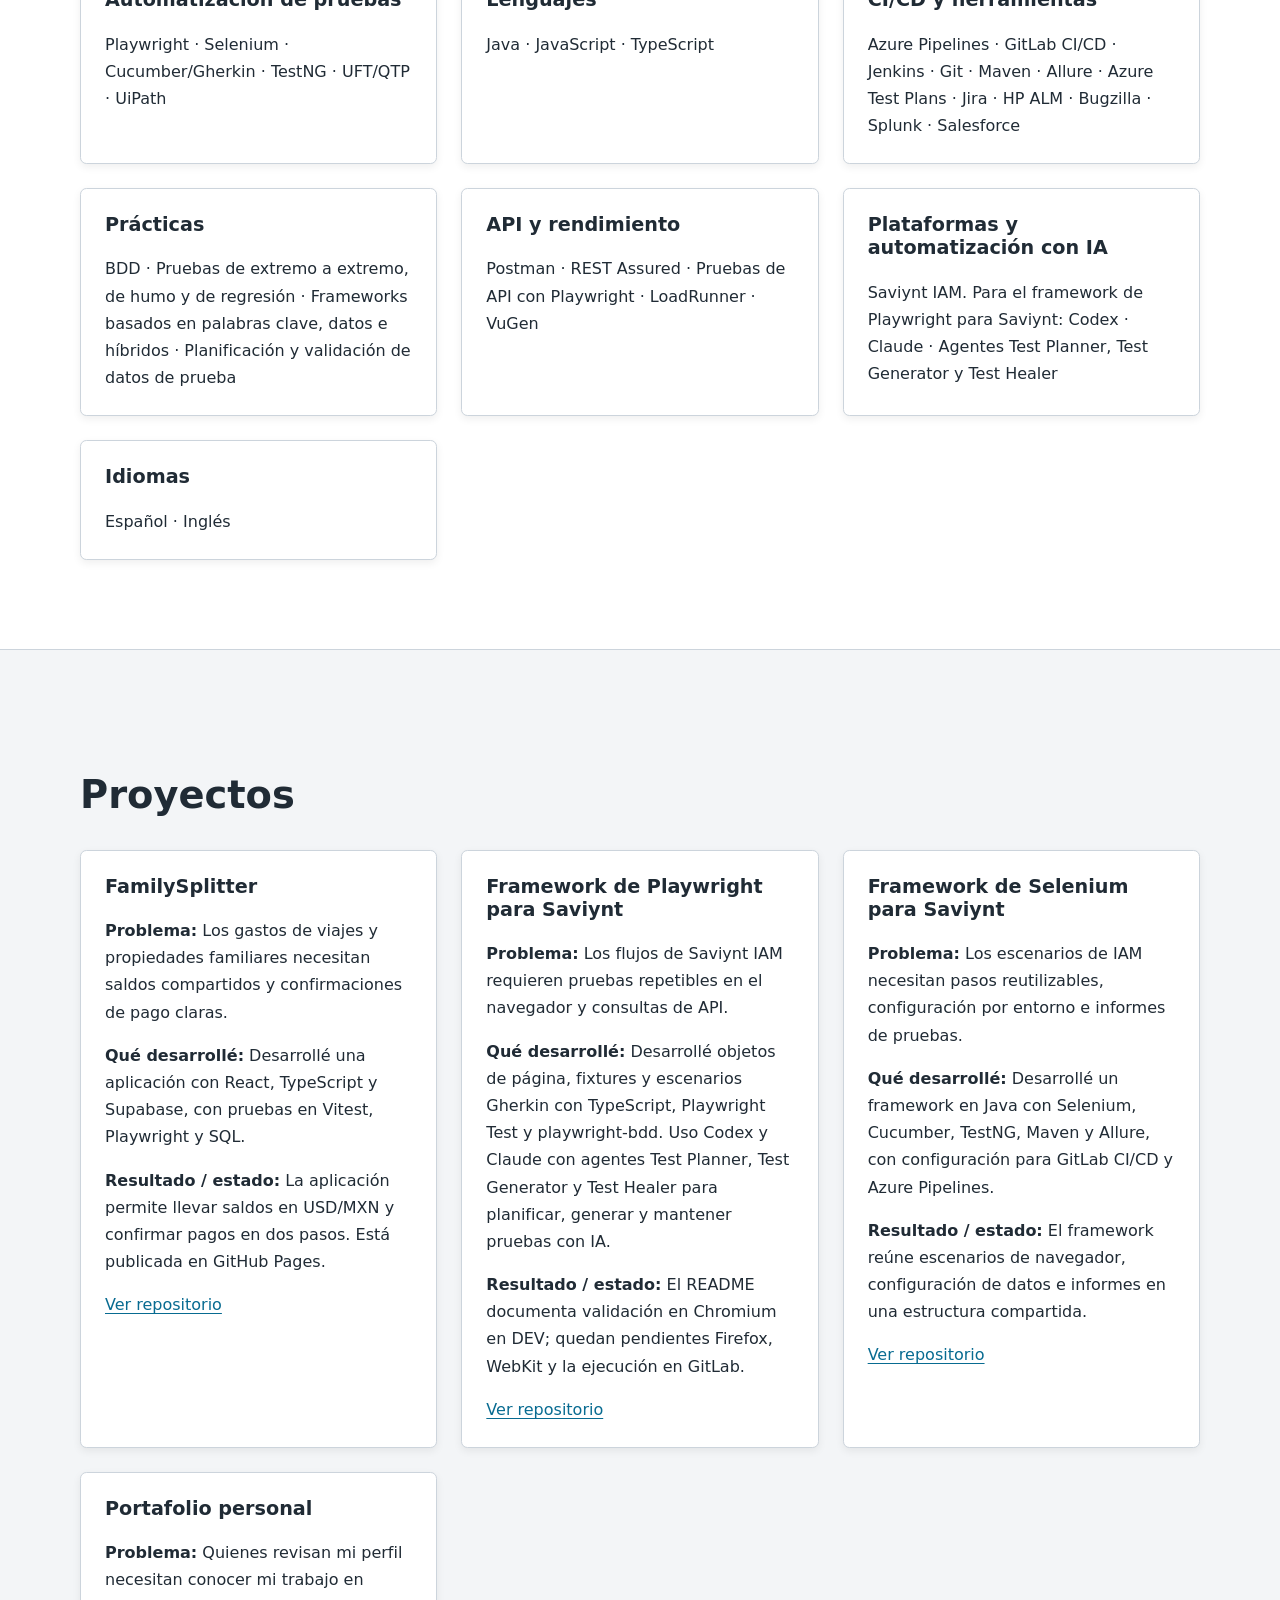
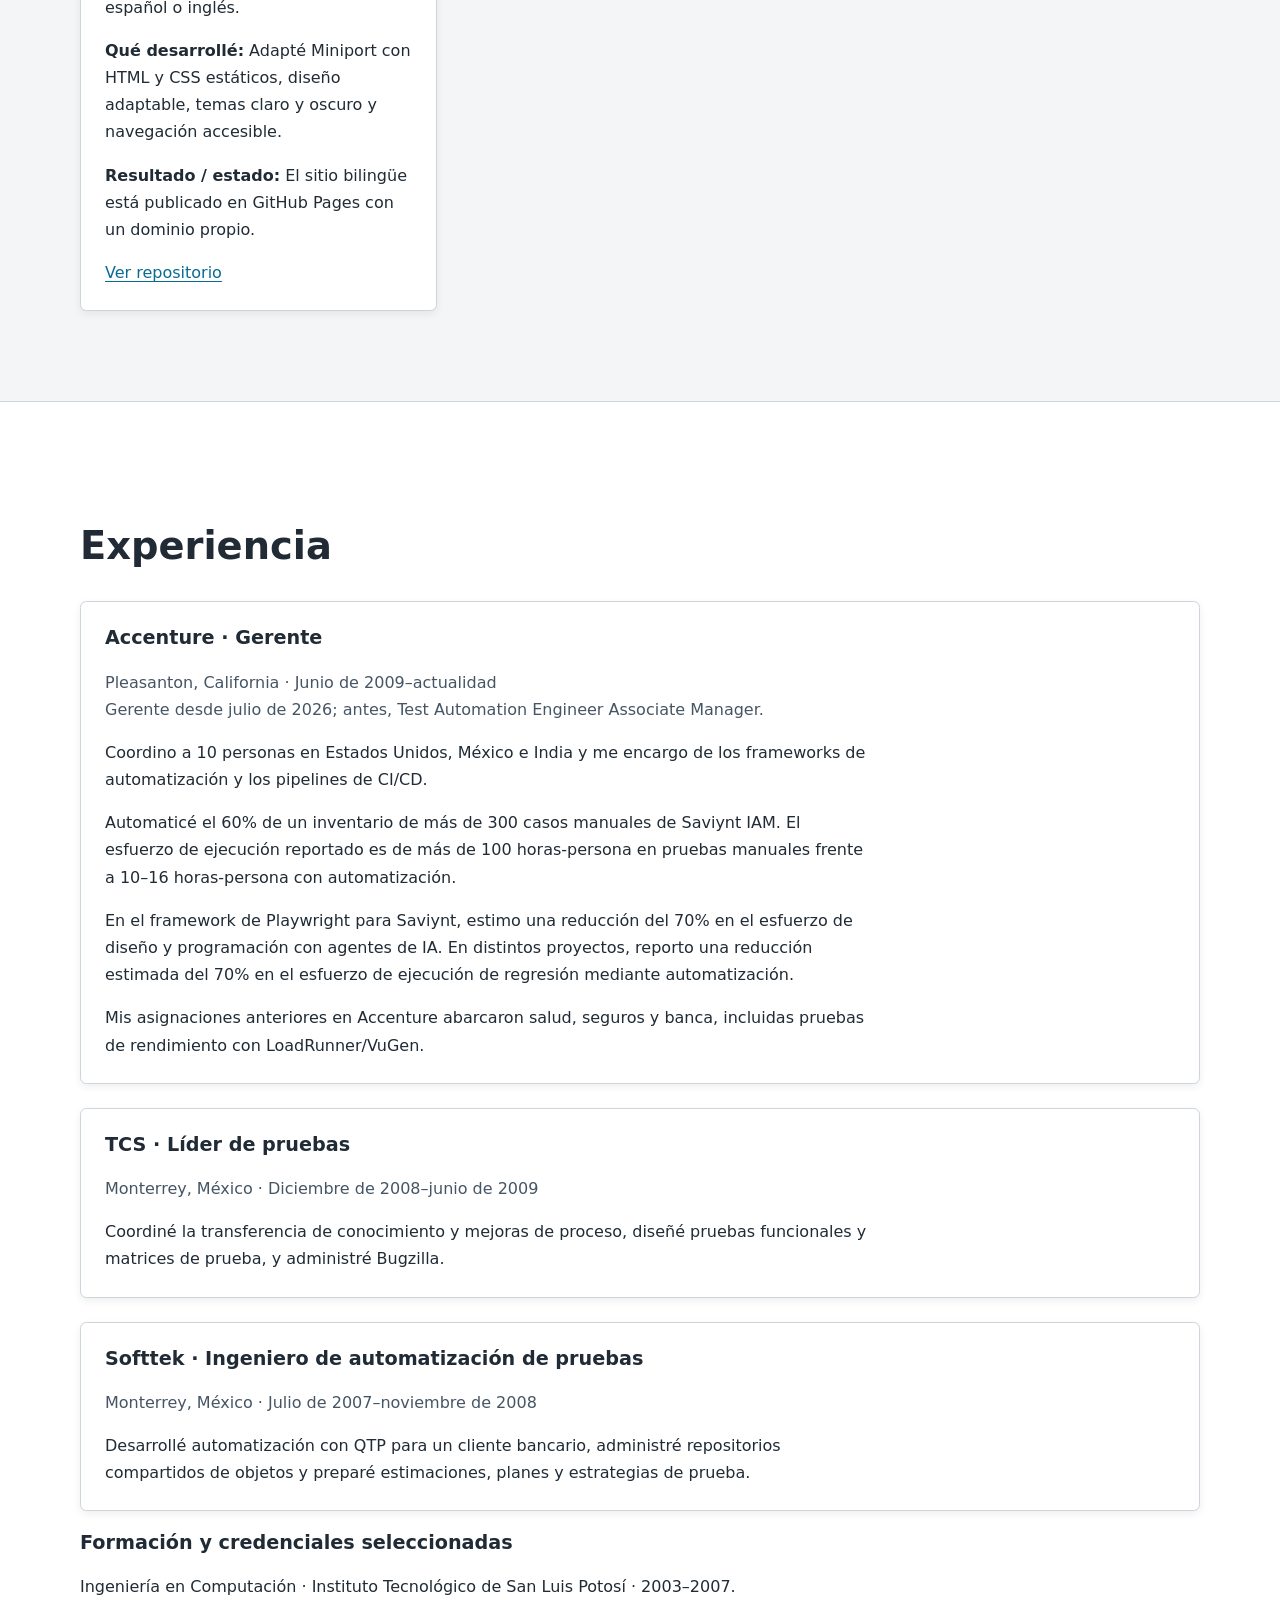
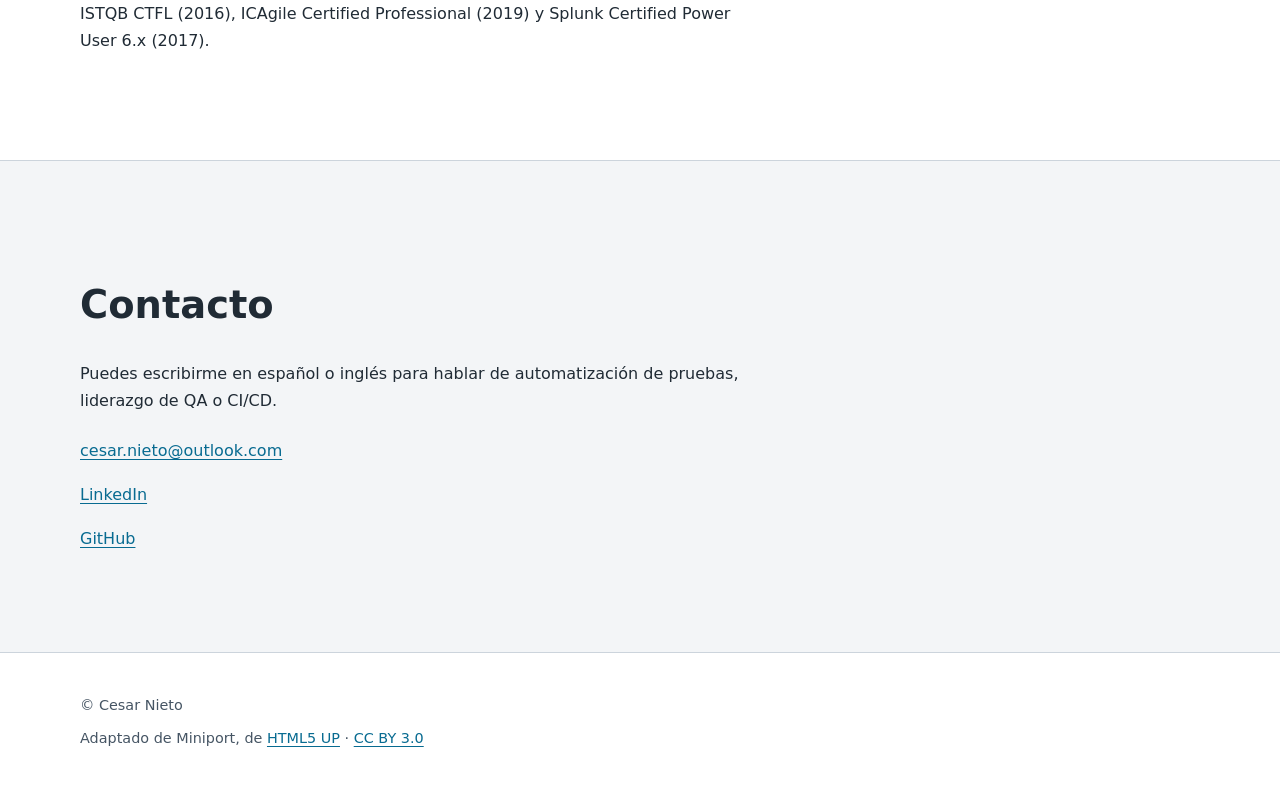
==== commit 07daf409: "fix(projects): correct repository links in both languages Repair incomplete framework anchors, repla" ====
--- a/es/index.html
+++ b/es/index.html
@@ -83,8 +83,8 @@
       <h2 id="projects-title">Proyectos</h2>
 <div class="grid">
 <article class="card"><h3>FamilySplitter</h3><p><strong>Problema:</strong> Los gastos de viajes y propiedades familiares necesitan saldos compartidos y confirmaciones de pago claras.</p><p><strong>Qué desarrollé:</strong> Desarrollé una aplicación con React, TypeScript y Supabase, con pruebas en Vitest, Playwright y SQL.</p><p><strong>Resultado / estado:</strong> La aplicación permite llevar saldos en USD/MXN y confirmar pagos en dos pasos. Está publicada en GitHub Pages.</p><a href="https://github.com/CesarNPadilla/FamilySplitter">Ver repositorio</a></article>
-<article class="card"><h3>Framework de Playwright para Saviynt</h3><p><strong>Problema:</strong> Los flujos de Saviynt IAM requieren pruebas repetibles en el navegador y consultas de API.</p><p><strong>Qué desarrollé:</strong> Desarrollé objetos de página, fixtures y escenarios Gherkin con TypeScript, Playwright Test y playwright-bdd. Uso Codex y Claude con agentes Test Planner, Test Generator y Test Healer para planificar, generar y mantener pruebas con IA.</p><p><strong>Resultado / estado:</strong> El README documenta validación en Chromium en DEV; quedan pendientes Firefox, WebKit y la ejecución en GitLab.</p><p class="note">[ENLACE AL REPOSITORIO PENDIENTE]</p></article>
-<article class="card"><h3>Framework de Selenium para Saviynt</h3><p><strong>Problema:</strong> Los escenarios de IAM necesitan pasos reutilizables, configuración por entorno e informes de pruebas.</p><p><strong>Qué desarrollé:</strong> Desarrollé un framework en Java con Selenium, Cucumber, TestNG, Maven y Allure, con configuración para GitLab CI/CD y Azure Pipelines.</p><p><strong>Resultado / estado:</strong> El framework reúne escenarios de navegador, configuración de datos e informes en una estructura compartida.</p><p class="note">[ENLACE AL REPOSITORIO PENDIENTE]</p></article>
+<article class="card"><h3>Framework de Playwright para Saviynt</h3><p><strong>Problema:</strong> Los flujos de Saviynt IAM requieren pruebas repetibles en el navegador y consultas de API.</p><p><strong>Qué desarrollé:</strong> Desarrollé objetos de página, fixtures y escenarios Gherkin con TypeScript, Playwright Test y playwright-bdd. Uso Codex y Claude con agentes Test Planner, Test Generator y Test Healer para planificar, generar y mantener pruebas con IA.</p><p><strong>Resultado / estado:</strong> El README documenta validación en Chromium en DEV; quedan pendientes Firefox, WebKit y la ejecución en GitLab.</p><a href="https://github.com/CesarNPadilla/automation-playwright-framework">Ver repositorio</a></article>
+<article class="card"><h3>Framework de Selenium para Saviynt</h3><p><strong>Problema:</strong> Los escenarios de IAM necesitan pasos reutilizables, configuración por entorno e informes de pruebas.</p><p><strong>Qué desarrollé:</strong> Desarrollé un framework en Java con Selenium, Cucumber, TestNG, Maven y Allure, con configuración para GitLab CI/CD y Azure Pipelines.</p><p><strong>Resultado / estado:</strong> El framework reúne escenarios de navegador, configuración de datos e informes en una estructura compartida.</p><a href="https://github.com/CesarNPadilla/Saviynt_Framework">Ver repositorio</a></article>
 <article class="card"><h3>Portafolio personal</h3><p><strong>Problema:</strong> Quienes revisan mi perfil necesitan conocer mi trabajo en español o inglés.</p><p><strong>Qué desarrollé:</strong> Adapté Miniport con HTML y CSS estáticos, diseño adaptable, temas claro y oscuro y navegación accesible.</p><p><strong>Resultado / estado:</strong> El sitio bilingüe está publicado en GitHub Pages con un dominio propio.</p><a href="https://github.com/CesarNPadilla/CesarNieto.me">Ver repositorio</a></article>
 </div>
     </div></section>
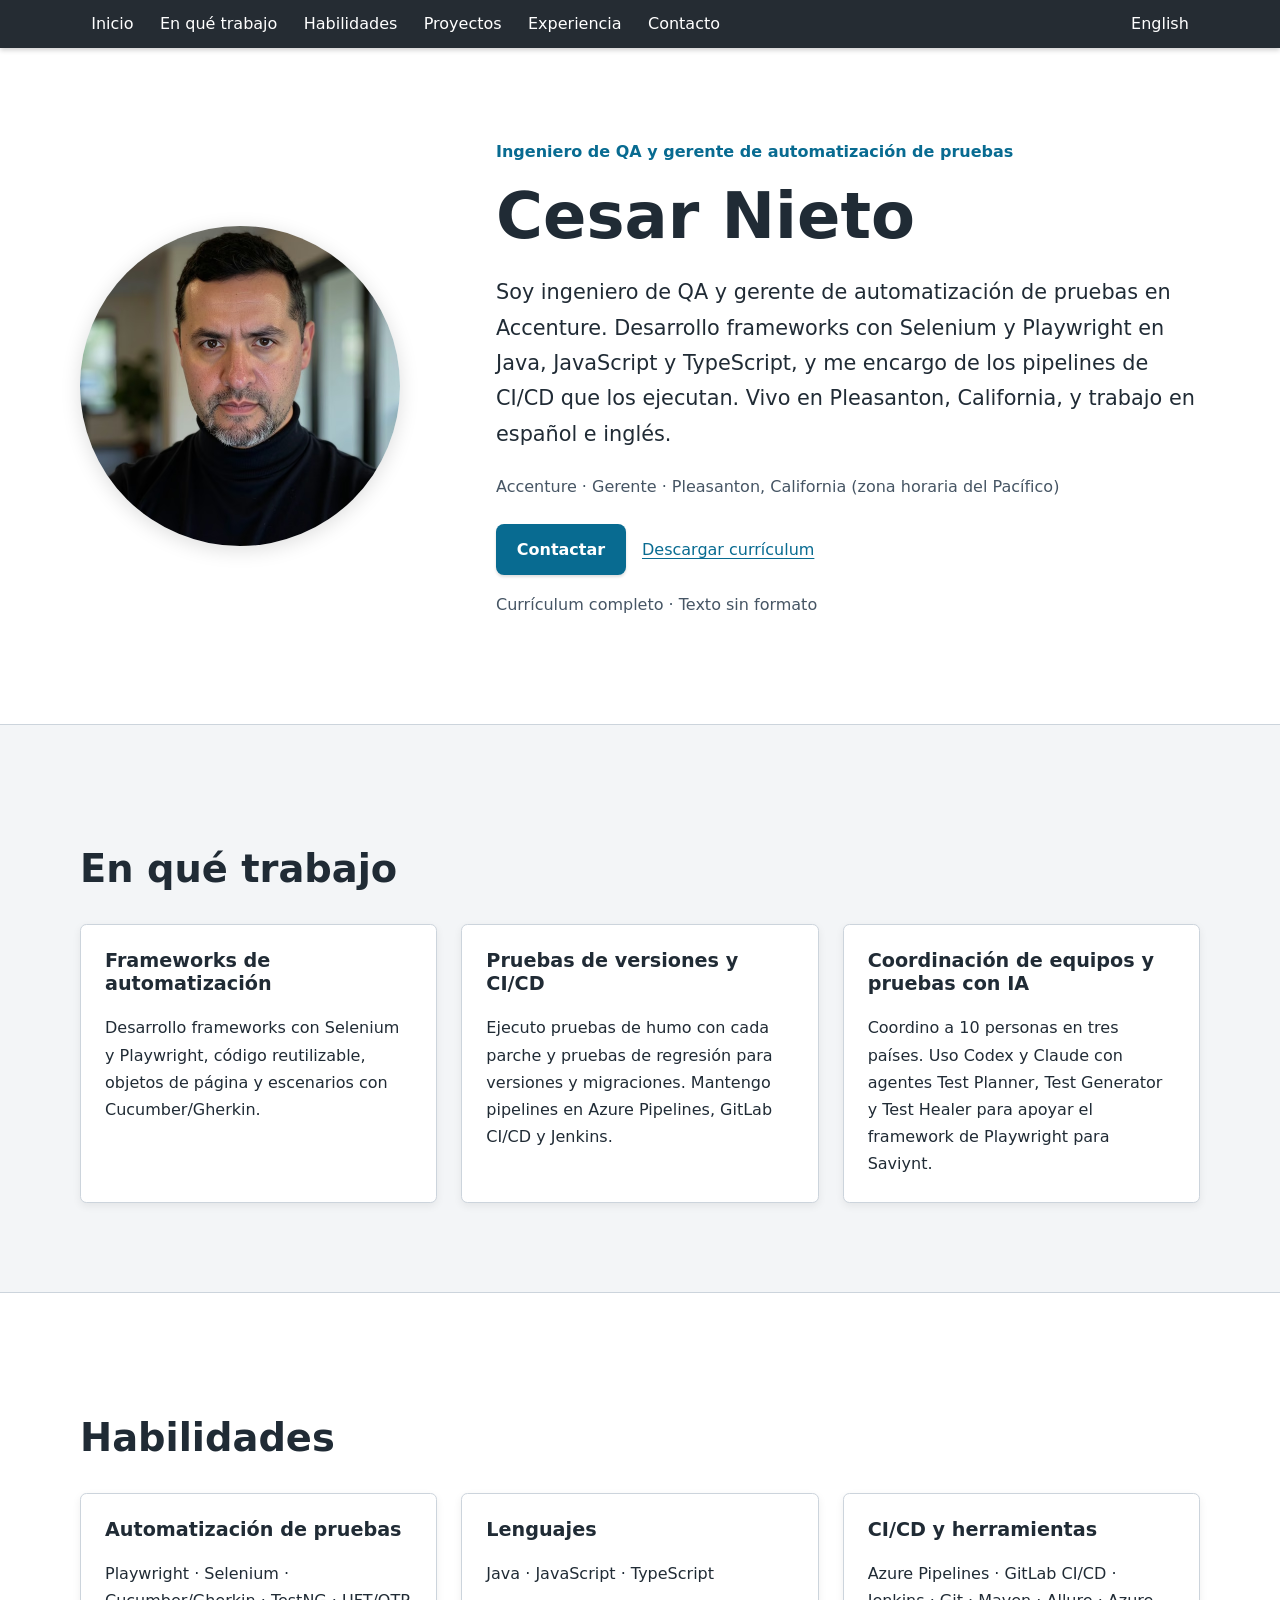
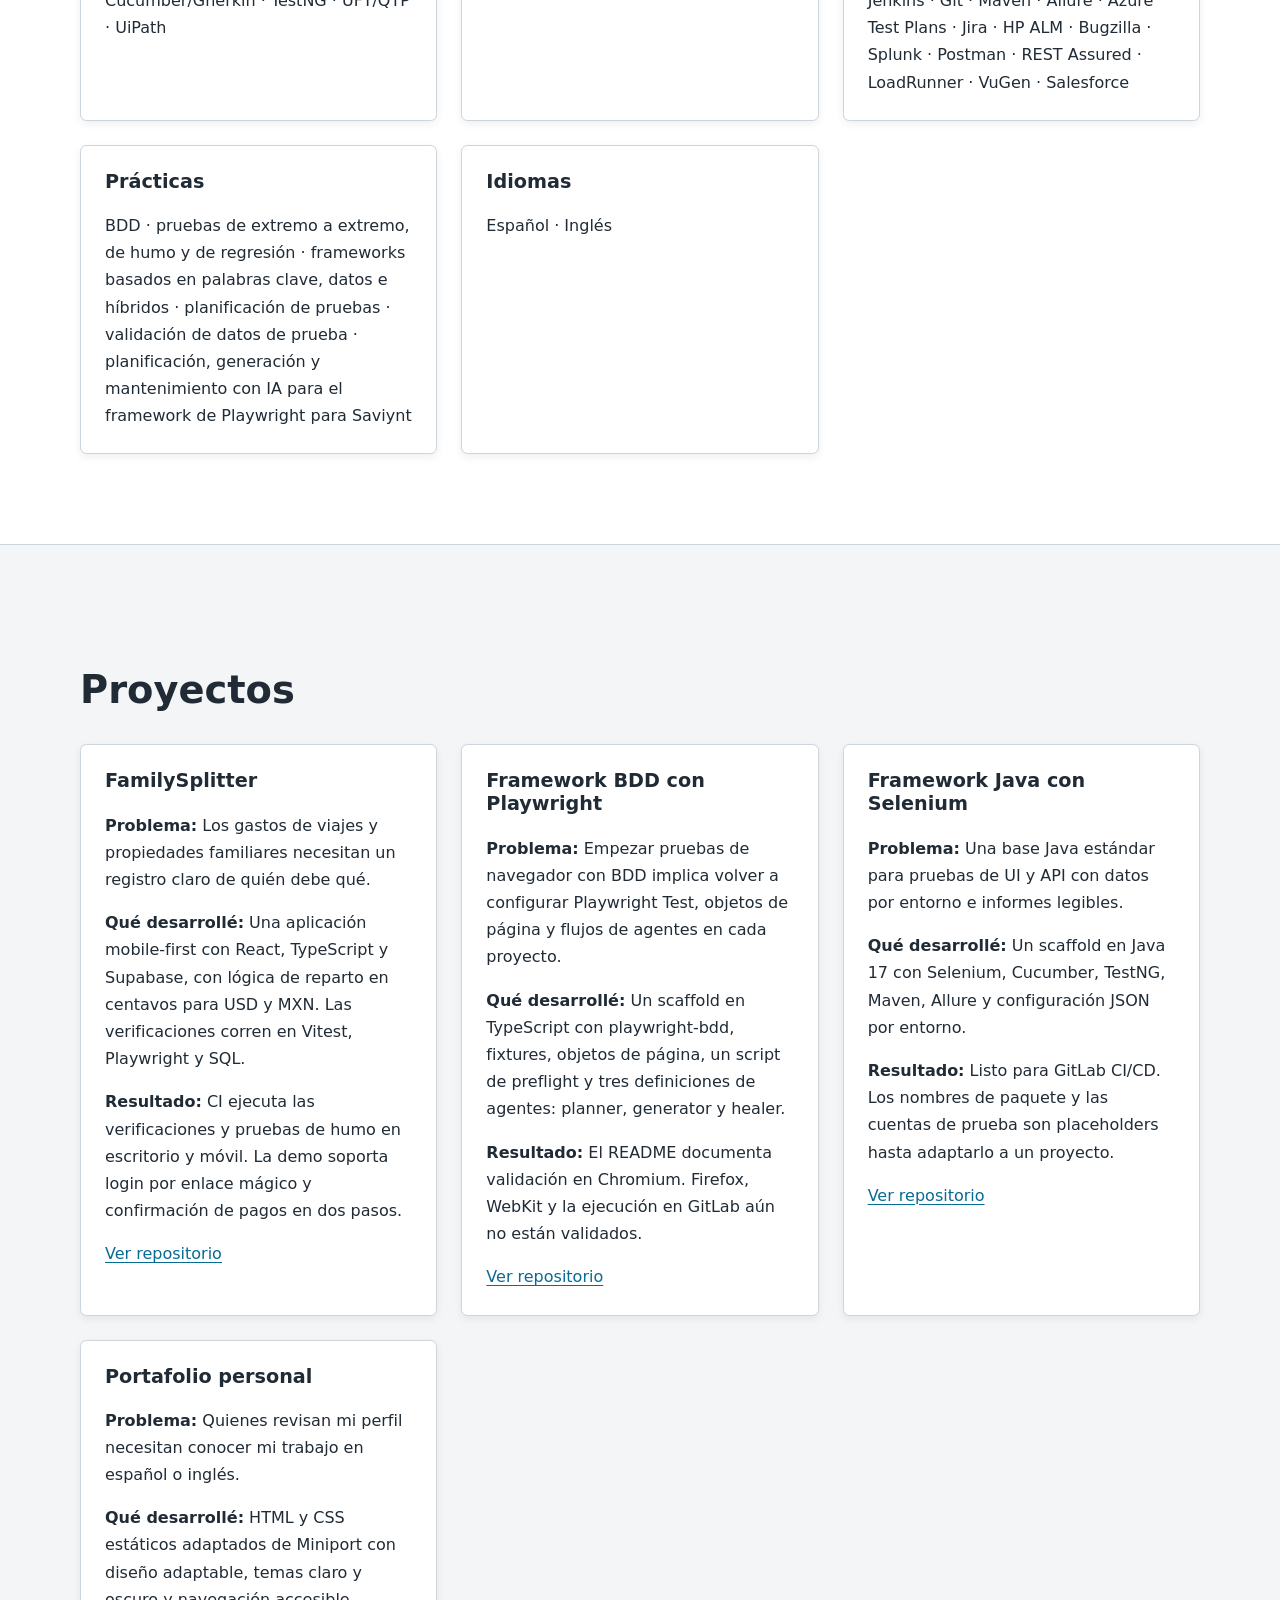
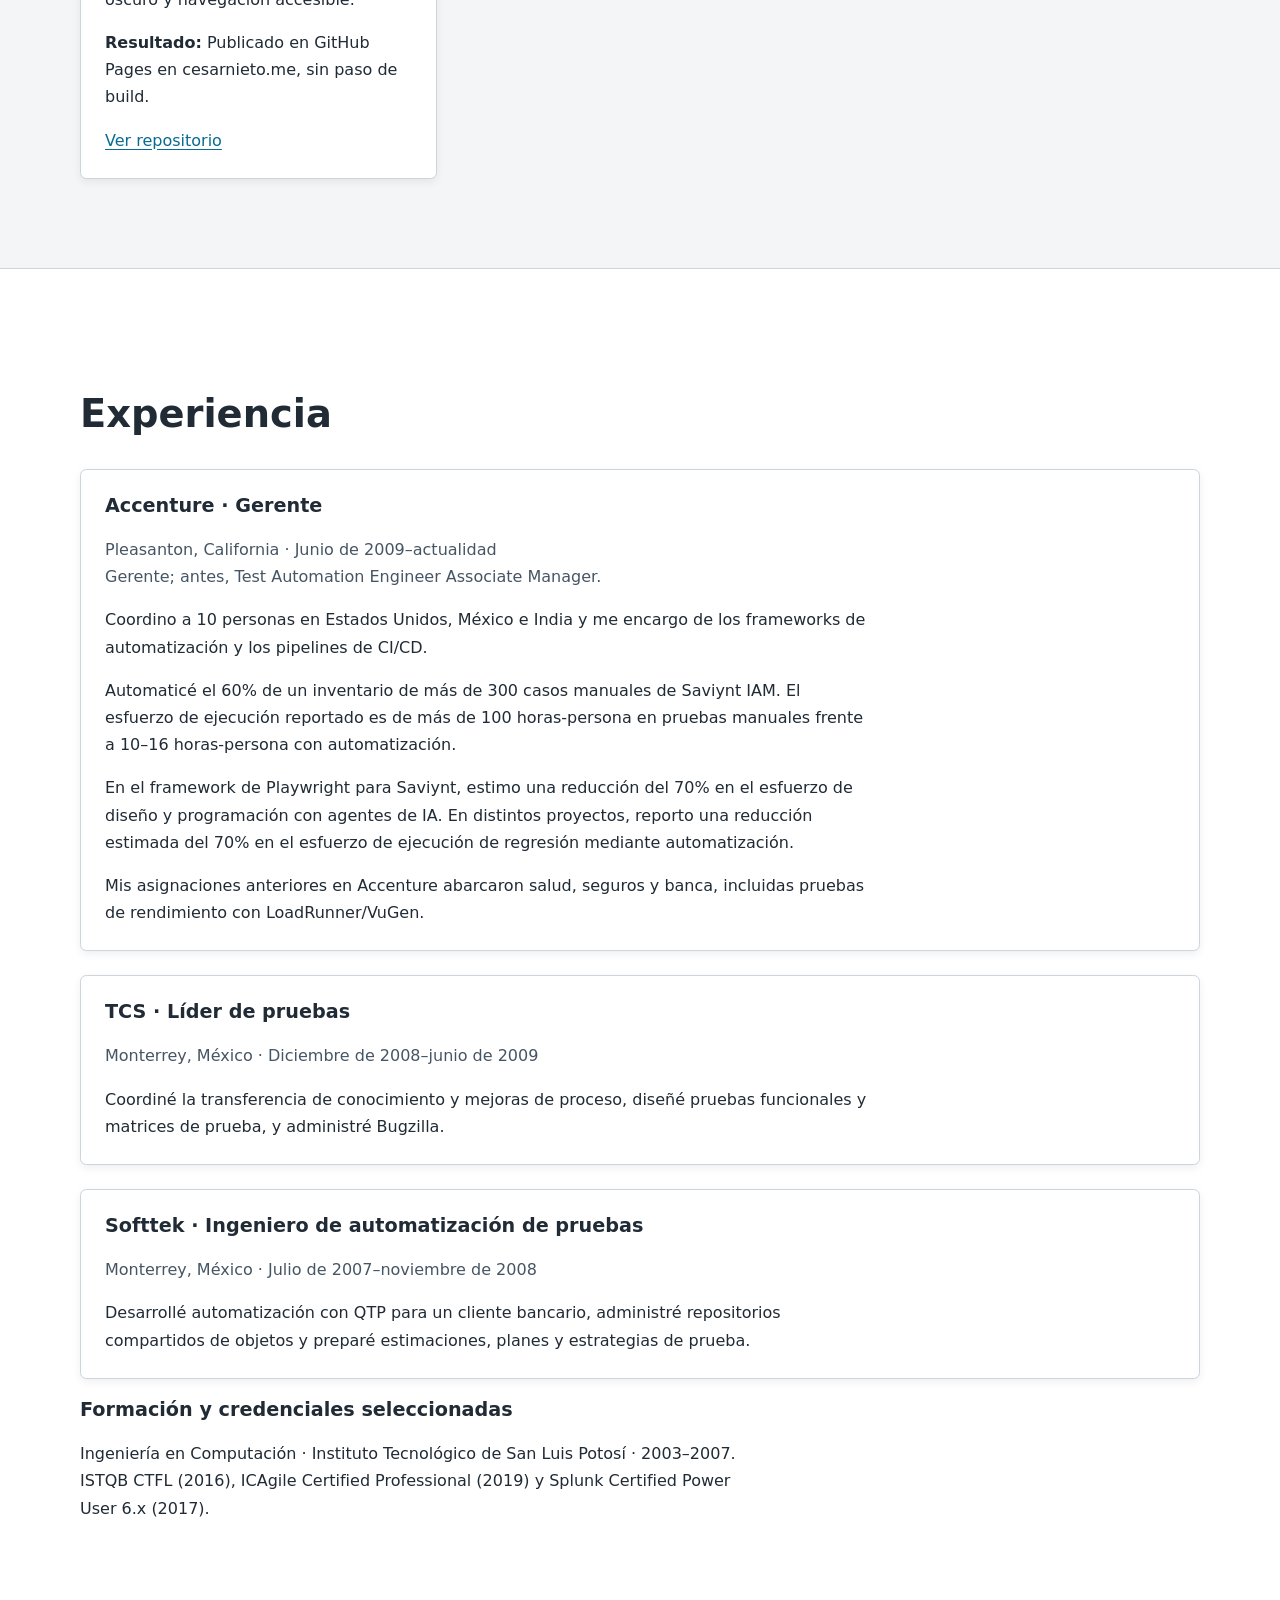
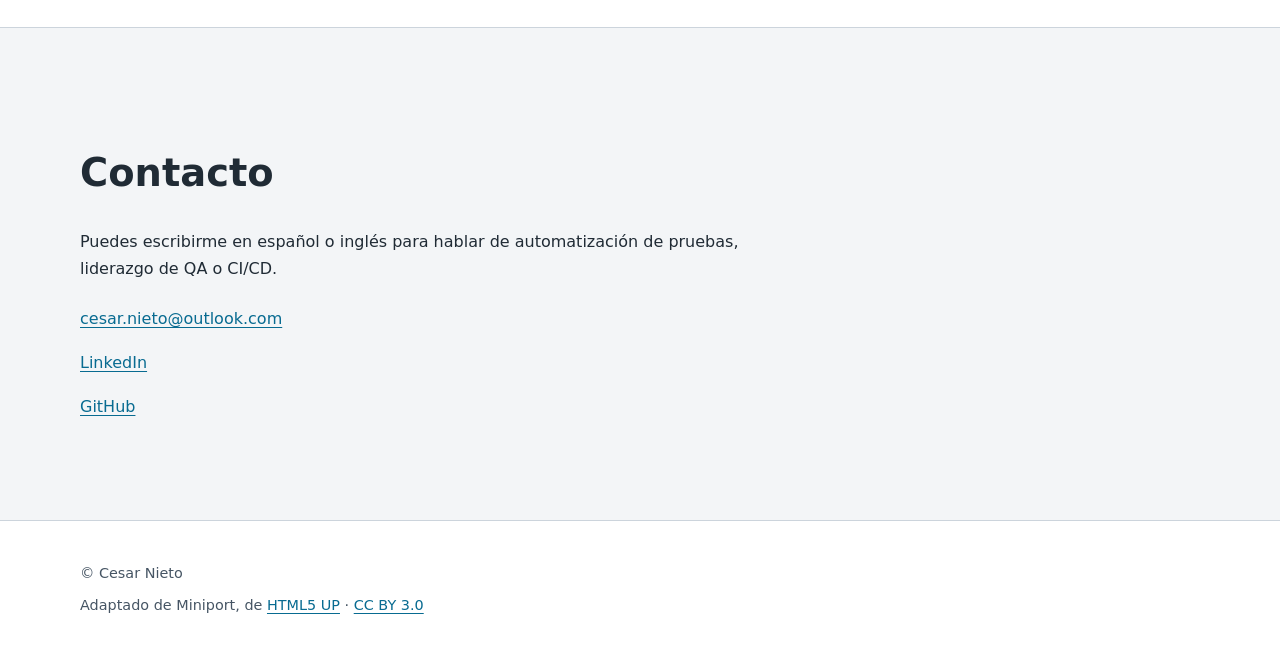
==== commit ce4849db: "fix(content): align portfolio claims and bilingual copy" ====
--- a/es/index.html
+++ b/es/index.html
@@ -5,25 +5,25 @@
   <meta charset="utf-8">
   <meta name="viewport" content="width=device-width, initial-scale=1">
   <meta name="color-scheme" content="light dark">
-  <title>Cesar Nieto | Gerente de automatización de pruebas</title>
-  <meta name="description" content="Gerente de automatización de pruebas en Accenture. Frameworks con Selenium y Playwright, pruebas de Saviynt IAM y CI/CD. Español e inglés.">
-  <link rel="canonical" href="https://cesarnieto.me/es/">
-  <link rel="alternate" hreflang="en" href="https://cesarnieto.me/">
-  <link rel="alternate" hreflang="es" href="https://cesarnieto.me/es/">
-  <link rel="alternate" hreflang="x-default" href="https://cesarnieto.me/">
-  <meta property="og:type" content="website">
-  <meta property="og:title" content="Cesar Nieto | Gerente de automatización de pruebas">
-  <meta property="og:description" content="Gerente de automatización de pruebas en Accenture. Frameworks con Selenium y Playwright, pruebas de Saviynt IAM y CI/CD. Español e inglés.">
-  <meta property="og:url" content="https://cesarnieto.me/es/">
-  <meta property="og:locale" content="es_ES">
-  <meta property="og:locale:alternate" content="en_US">
-  <meta property="og:image" content="https://cesarnieto.me/images/portrait.jpg">
-  <meta property="og:image:width" content="640">
-  <meta property="og:image:height" content="640">
-  <meta property="og:image:alt" content="Cesar Nieto">
-  <meta name="twitter:card" content="summary">
-  <link rel="stylesheet" href="../assets/css/site.css">
-  <script type="application/ld+json">{"@context": "https://schema.org", "@type": "Person", "name": "Cesar Nieto", "url": "https://cesarnieto.me/", "jobTitle": "Software Test Automation Manager", "sameAs": ["https://github.com/CesarNPadilla", "https://www.linkedin.com/in/cesarnpadilla"]}</script>
+  <title>Cesar Nieto | Ingeniero de QA y gerente de automatización de pruebas</title>
+    <meta name="description" content="Ingeniero de QA y gerente de automatización de pruebas en Accenture. Frameworks con Selenium y Playwright, CI/CD y pruebas de Saviynt IAM. Español e inglés.">
+    <link rel="canonical" href="https://cesarnieto.me/es/">
+    <link rel="alternate" hreflang="en" href="https://cesarnieto.me/">
+    <link rel="alternate" hreflang="es" href="https://cesarnieto.me/es/">
+    <link rel="alternate" hreflang="x-default" href="https://cesarnieto.me/">
+    <meta property="og:type" content="website">
+    <meta property="og:title" content="Cesar Nieto | Ingeniero de QA y gerente de automatización de pruebas">
+    <meta property="og:description" content="Ingeniero de QA y gerente de automatización de pruebas en Accenture. Frameworks con Selenium y Playwright, CI/CD y pruebas de Saviynt IAM. Español e inglés.">
+    <meta property="og:url" content="https://cesarnieto.me/es/">
+    <meta property="og:locale" content="es_ES">
+    <meta property="og:locale:alternate" content="en_US">
+    <meta property="og:image" content="https://cesarnieto.me/images/portrait.jpg">
+    <meta property="og:image:width" content="640">
+    <meta property="og:image:height" content="640">
+    <meta property="og:image:alt" content="Cesar Nieto">
+    <meta name="twitter:card" content="summary">
+    <link rel="stylesheet" href="../assets/css/site.css">
+    <script type="application/ld+json">{"@context": "https://schema.org", "@type": "Person", "name": "Cesar Nieto", "url": "https://cesarnieto.me/", "jobTitle": "Software QA Engineer and Test Automation Manager", "worksFor": {"@type": "Organization", "name": "Accenture"}, "sameAs": ["https://github.com/CesarNPadilla", "https://www.linkedin.com/in/cesarnpadilla"]}</script>
 </head>
 <body>
   <a class="skip" href="#main">Saltar al contenido</a>
@@ -46,11 +46,11 @@
           <source srcset="../images/portrait.webp" type="image/webp">
           <img class="portrait" src="../images/portrait.jpg" alt="Retrato de Cesar Nieto" width="640" height="640" fetchpriority="high">
         </picture>
-        <div>
-          <p class="eyebrow">Gerente de automatización de pruebas</p>
+                <div>
+          <p class="eyebrow">Ingeniero de QA y gerente de automatización de pruebas</p>
           <h1 id="intro-title">Cesar Nieto</h1>
-          <p class="lead">Soy gerente de automatización de pruebas en Accenture y coordino a 10 personas en Estados Unidos, México e India. Desarrollo frameworks con Selenium y Playwright en Java, JavaScript y TypeScript, y me encargo de los pipelines de CI/CD que los ejecutan. Mi trabajo actual incluye el uso de IA para planificar, generar y mantener pruebas en el framework de Playwright para Saviynt.</p>
-          <p class="meta">Accenture · Gerente desde julio de 2026 · Pleasanton, California</p>
+          <p class="lead">Soy ingeniero de QA y gerente de automatización de pruebas en Accenture. Desarrollo frameworks con Selenium y Playwright en Java, JavaScript y TypeScript, y me encargo de los pipelines de CI/CD que los ejecutan. Vivo en Pleasanton, California, y trabajo en español e inglés.</p>
+          <p class="meta">Accenture · Gerente · Pleasanton, California (zona horaria del Pacífico)</p>
           <div class="actions">
             <a class="button" href="mailto:cesar.nieto@outlook.com">Contactar</a>
             <a href="../downloads/cesar-nieto-es.txt" download aria-describedby="resume-note">Descargar currículum</a>
@@ -72,25 +72,23 @@
 <div class="grid">
 <article class="card"><h3>Automatización de pruebas</h3><p>Playwright · Selenium · Cucumber/Gherkin · TestNG · UFT/QTP · UiPath</p></article>
 <article class="card"><h3>Lenguajes</h3><p>Java · JavaScript · TypeScript</p></article>
-<article class="card"><h3>CI/CD y herramientas</h3><p>Azure Pipelines · GitLab CI/CD · Jenkins · Git · Maven · Allure · Azure Test Plans · Jira · HP ALM · Bugzilla · Splunk · Salesforce</p></article>
-<article class="card"><h3>Prácticas</h3><p>BDD · Pruebas de extremo a extremo, de humo y de regresión · Frameworks basados en palabras clave, datos e híbridos · Planificación y validación de datos de prueba</p></article>
-<article class="card"><h3>API y rendimiento</h3><p>Postman · REST Assured · Pruebas de API con Playwright · LoadRunner · VuGen</p></article>
-<article class="card"><h3>Plataformas y automatización con IA</h3><p>Saviynt IAM. Para el framework de Playwright para Saviynt: Codex · Claude · Agentes Test Planner, Test Generator y Test Healer</p></article>
+<article class="card"><h3>CI/CD y herramientas</h3><p>Azure Pipelines · GitLab CI/CD · Jenkins · Git · Maven · Allure · Azure Test Plans · Jira · HP ALM · Bugzilla · Splunk · Postman · REST Assured · LoadRunner · VuGen · Salesforce</p></article>
+<article class="card"><h3>Prácticas</h3><p>BDD · pruebas de extremo a extremo, de humo y de regresión · frameworks basados en palabras clave, datos e híbridos · planificación de pruebas · validación de datos de prueba · planificación, generación y mantenimiento con IA para el framework de Playwright para Saviynt</p></article>
 <article class="card"><h3>Idiomas</h3><p>Español · Inglés</p></article>
 </div>
     </div></section>
     <section id="projects" aria-labelledby="projects-title"><div class="container">
       <h2 id="projects-title">Proyectos</h2>
 <div class="grid">
-<article class="card"><h3>FamilySplitter</h3><p><strong>Problema:</strong> Los gastos de viajes y propiedades familiares necesitan saldos compartidos y confirmaciones de pago claras.</p><p><strong>Qué desarrollé:</strong> Desarrollé una aplicación con React, TypeScript y Supabase, con pruebas en Vitest, Playwright y SQL.</p><p><strong>Resultado / estado:</strong> La aplicación permite llevar saldos en USD/MXN y confirmar pagos en dos pasos. Está publicada en GitHub Pages.</p><a href="https://github.com/CesarNPadilla/FamilySplitter">Ver repositorio</a></article>
-<article class="card"><h3>Framework de Playwright para Saviynt</h3><p><strong>Problema:</strong> Los flujos de Saviynt IAM requieren pruebas repetibles en el navegador y consultas de API.</p><p><strong>Qué desarrollé:</strong> Desarrollé objetos de página, fixtures y escenarios Gherkin con TypeScript, Playwright Test y playwright-bdd. Uso Codex y Claude con agentes Test Planner, Test Generator y Test Healer para planificar, generar y mantener pruebas con IA.</p><p><strong>Resultado / estado:</strong> El README documenta validación en Chromium en DEV; quedan pendientes Firefox, WebKit y la ejecución en GitLab.</p><a href="https://github.com/CesarNPadilla/automation-playwright-framework">Ver repositorio</a></article>
-<article class="card"><h3>Framework de Selenium para Saviynt</h3><p><strong>Problema:</strong> Los escenarios de IAM necesitan pasos reutilizables, configuración por entorno e informes de pruebas.</p><p><strong>Qué desarrollé:</strong> Desarrollé un framework en Java con Selenium, Cucumber, TestNG, Maven y Allure, con configuración para GitLab CI/CD y Azure Pipelines.</p><p><strong>Resultado / estado:</strong> El framework reúne escenarios de navegador, configuración de datos e informes en una estructura compartida.</p><a href="https://github.com/CesarNPadilla/Saviynt_Framework">Ver repositorio</a></article>
-<article class="card"><h3>Portafolio personal</h3><p><strong>Problema:</strong> Quienes revisan mi perfil necesitan conocer mi trabajo en español o inglés.</p><p><strong>Qué desarrollé:</strong> Adapté Miniport con HTML y CSS estáticos, diseño adaptable, temas claro y oscuro y navegación accesible.</p><p><strong>Resultado / estado:</strong> El sitio bilingüe está publicado en GitHub Pages con un dominio propio.</p><a href="https://github.com/CesarNPadilla/CesarNieto.me">Ver repositorio</a></article>
+<article class="card"><h3>FamilySplitter</h3><p><strong>Problema:</strong> Los gastos de viajes y propiedades familiares necesitan un registro claro de quién debe qué.</p><p><strong>Qué desarrollé:</strong> Una aplicación mobile-first con React, TypeScript y Supabase, con lógica de reparto en centavos para USD y MXN. Las verificaciones corren en Vitest, Playwright y SQL.</p><p><strong>Resultado:</strong> CI ejecuta las verificaciones y pruebas de humo en escritorio y móvil. La demo soporta login por enlace mágico y confirmación de pagos en dos pasos.</p><a href="https://github.com/CesarNPadilla/FamilySplitter" rel="noopener">Ver repositorio</a></article>
+<article class="card"><h3>Framework BDD con Playwright</h3><p><strong>Problema:</strong> Empezar pruebas de navegador con BDD implica volver a configurar Playwright Test, objetos de página y flujos de agentes en cada proyecto.</p><p><strong>Qué desarrollé:</strong> Un scaffold en TypeScript con playwright-bdd, fixtures, objetos de página, un script de preflight y tres definiciones de agentes: planner, generator y healer.</p><p><strong>Resultado:</strong> El README documenta validación en Chromium. Firefox, WebKit y la ejecución en GitLab aún no están validados.</p><a href="https://github.com/CesarNPadilla/automation-playwright-framework" rel="noopener">Ver repositorio</a></article>
+<article class="card"><h3>Framework Java con Selenium</h3><p><strong>Problema:</strong> Una base Java estándar para pruebas de UI y API con datos por entorno e informes legibles.</p><p><strong>Qué desarrollé:</strong> Un scaffold en Java 17 con Selenium, Cucumber, TestNG, Maven, Allure y configuración JSON por entorno.</p><p><strong>Resultado:</strong> Listo para GitLab CI/CD. Los nombres de paquete y las cuentas de prueba son placeholders hasta adaptarlo a un proyecto.</p><a href="https://github.com/CesarNPadilla/Saviynt_Framework" rel="noopener">Ver repositorio</a></article>
+<article class="card"><h3>Portafolio personal</h3><p><strong>Problema:</strong> Quienes revisan mi perfil necesitan conocer mi trabajo en español o inglés.</p><p><strong>Qué desarrollé:</strong> HTML y CSS estáticos adaptados de Miniport con diseño adaptable, temas claro y oscuro y navegación accesible.</p><p><strong>Resultado:</strong> Publicado en GitHub Pages en cesarnieto.me, sin paso de build.</p><a href="https://github.com/CesarNPadilla/CesarNieto.me" rel="noopener">Ver repositorio</a></article>
 </div>
     </div></section>
     <section id="experience" aria-labelledby="experience-title"><div class="container">
       <h2 id="experience-title">Experiencia</h2>
-<div class="experience-list"><article class="card"><h3>Accenture · Gerente</h3><p class="meta">Pleasanton, California · Junio de 2009–actualidad<br>Gerente desde julio de 2026; antes, Test Automation Engineer Associate Manager.</p><p>Coordino a 10 personas en Estados Unidos, México e India y me encargo de los frameworks de automatización y los pipelines de CI/CD.</p><p>Automaticé el 60% de un inventario de más de 300 casos manuales de Saviynt IAM. El esfuerzo de ejecución reportado es de más de 100 horas-persona en pruebas manuales frente a 10–16 horas-persona con automatización.</p><p>En el framework de Playwright para Saviynt, estimo una reducción del 70% en el esfuerzo de diseño y programación con agentes de IA. En distintos proyectos, reporto una reducción estimada del 70% en el esfuerzo de ejecución de regresión mediante automatización.</p><p>Mis asignaciones anteriores en Accenture abarcaron salud, seguros y banca, incluidas pruebas de rendimiento con LoadRunner/VuGen.</p></article>
+<div class="experience-list"><article class="card"><h3>Accenture · Gerente</h3><p class="meta">Pleasanton, California · Junio de 2009–actualidad<br>Gerente; antes, Test Automation Engineer Associate Manager.</p><p>Coordino a 10 personas en Estados Unidos, México e India y me encargo de los frameworks de automatización y los pipelines de CI/CD.</p><p>Automaticé el 60% de un inventario de más de 300 casos manuales de Saviynt IAM. El esfuerzo de ejecución reportado es de más de 100 horas-persona en pruebas manuales frente a 10–16 horas-persona con automatización.</p><p>En el framework de Playwright para Saviynt, estimo una reducción del 70% en el esfuerzo de diseño y programación con agentes de IA. En distintos proyectos, reporto una reducción estimada del 70% en el esfuerzo de ejecución de regresión mediante automatización.</p><p>Mis asignaciones anteriores en Accenture abarcaron salud, seguros y banca, incluidas pruebas de rendimiento con LoadRunner/VuGen.</p></article>
 <article class="card"><h3>TCS · Líder de pruebas</h3><p class="meta">Monterrey, México · Diciembre de 2008–junio de 2009</p><p>Coordiné la transferencia de conocimiento y mejoras de proceso, diseñé pruebas funcionales y matrices de prueba, y administré Bugzilla.</p></article>
 <article class="card"><h3>Softtek · Ingeniero de automatización de pruebas</h3><p class="meta">Monterrey, México · Julio de 2007–noviembre de 2008</p><p>Desarrollé automatización con QTP para un cliente bancario, administré repositorios compartidos de objetos y preparé estimaciones, planes y estrategias de prueba.</p></article></div><h3>Formación y credenciales seleccionadas</h3><p>Ingeniería en Computación · Instituto Tecnológico de San Luis Potosí · 2003–2007. ISTQB CTFL (2016), ICAgile Certified Professional (2019) y Splunk Certified Power User 6.x (2017).</p>
     </div></section>
@@ -98,14 +96,14 @@
       <h2 id="contact-title">Contacto</h2><p>Puedes escribirme en español o inglés para hablar de automatización de pruebas, liderazgo de QA o CI/CD.</p>
       <address>
         <a href="mailto:cesar.nieto@outlook.com">cesar.nieto@outlook.com</a><br>
-        <a href="https://www.linkedin.com/in/cesarnpadilla">LinkedIn</a><br>
-        <a href="https://github.com/CesarNPadilla">GitHub</a>
+        <a href="https://www.linkedin.com/in/cesarnpadilla" rel="noopener">LinkedIn</a><br>
+                <a href="https://github.com/CesarNPadilla" rel="noopener">GitHub</a>
       </address>
     </div></section>
   </main>
   <footer><div class="container">
     <p>© Cesar Nieto</p>
-    <p>Adaptado de Miniport, de <a href="https://html5up.net">HTML5 UP</a> · <a href="../LICENSE.txt">CC BY 3.0</a></p>
+    <p>Adaptado de Miniport, de <a href="https://html5up.net" rel="noopener">HTML5 UP</a> · <a href="../LICENSE.txt">CC BY 3.0</a></p>
   </div></footer>
 </body>
 </html>
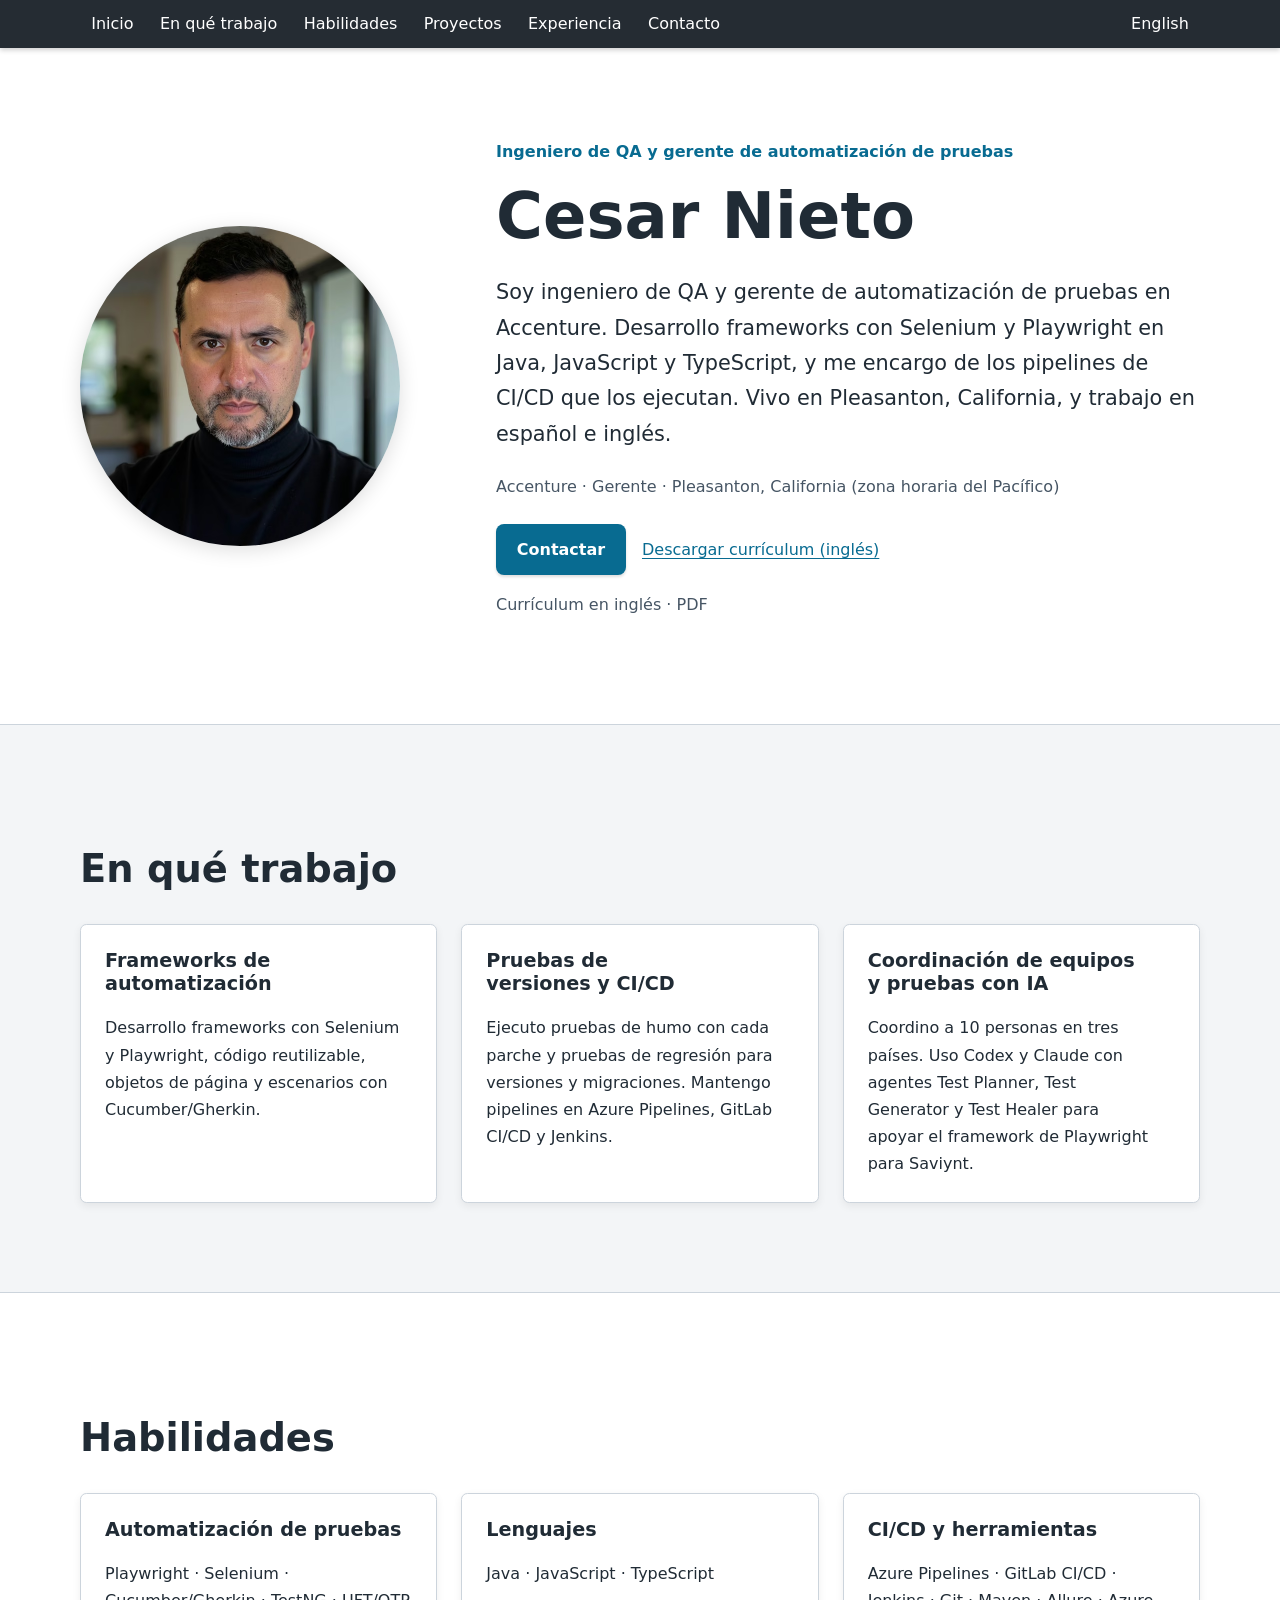
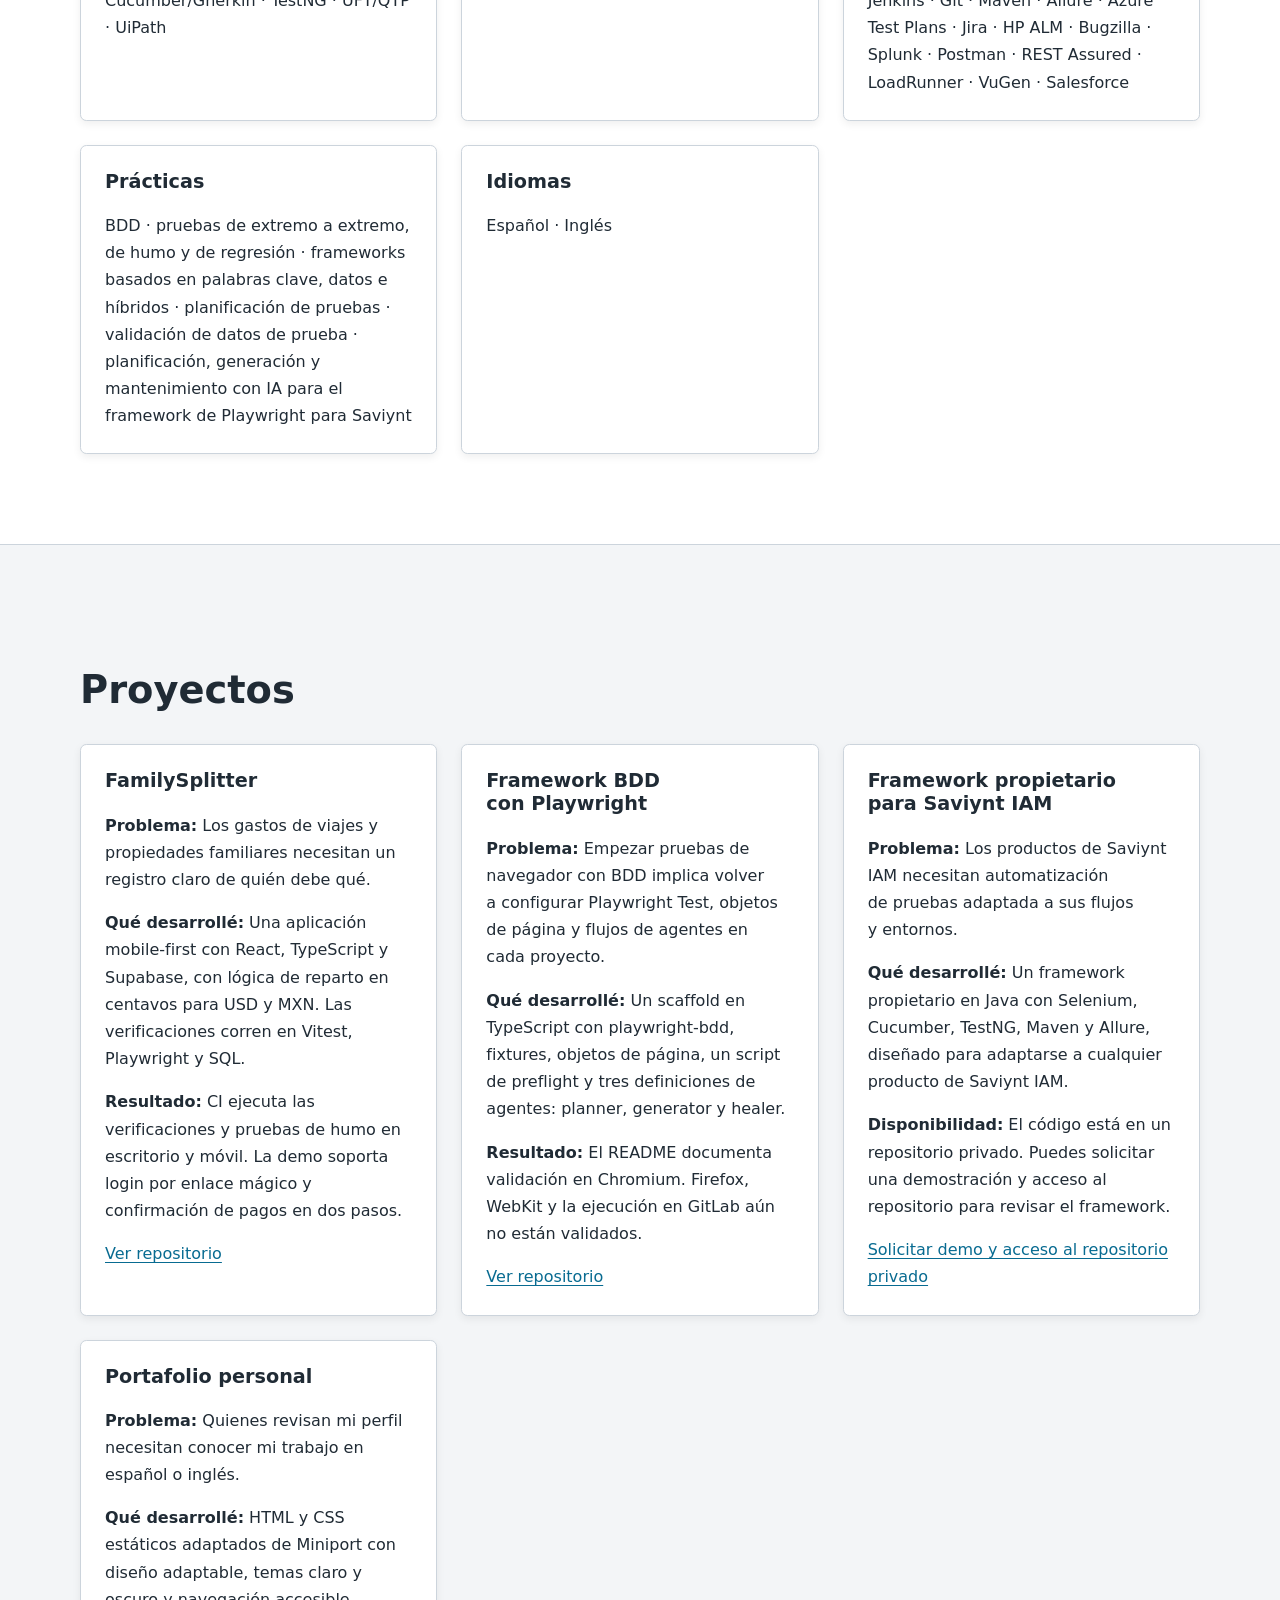
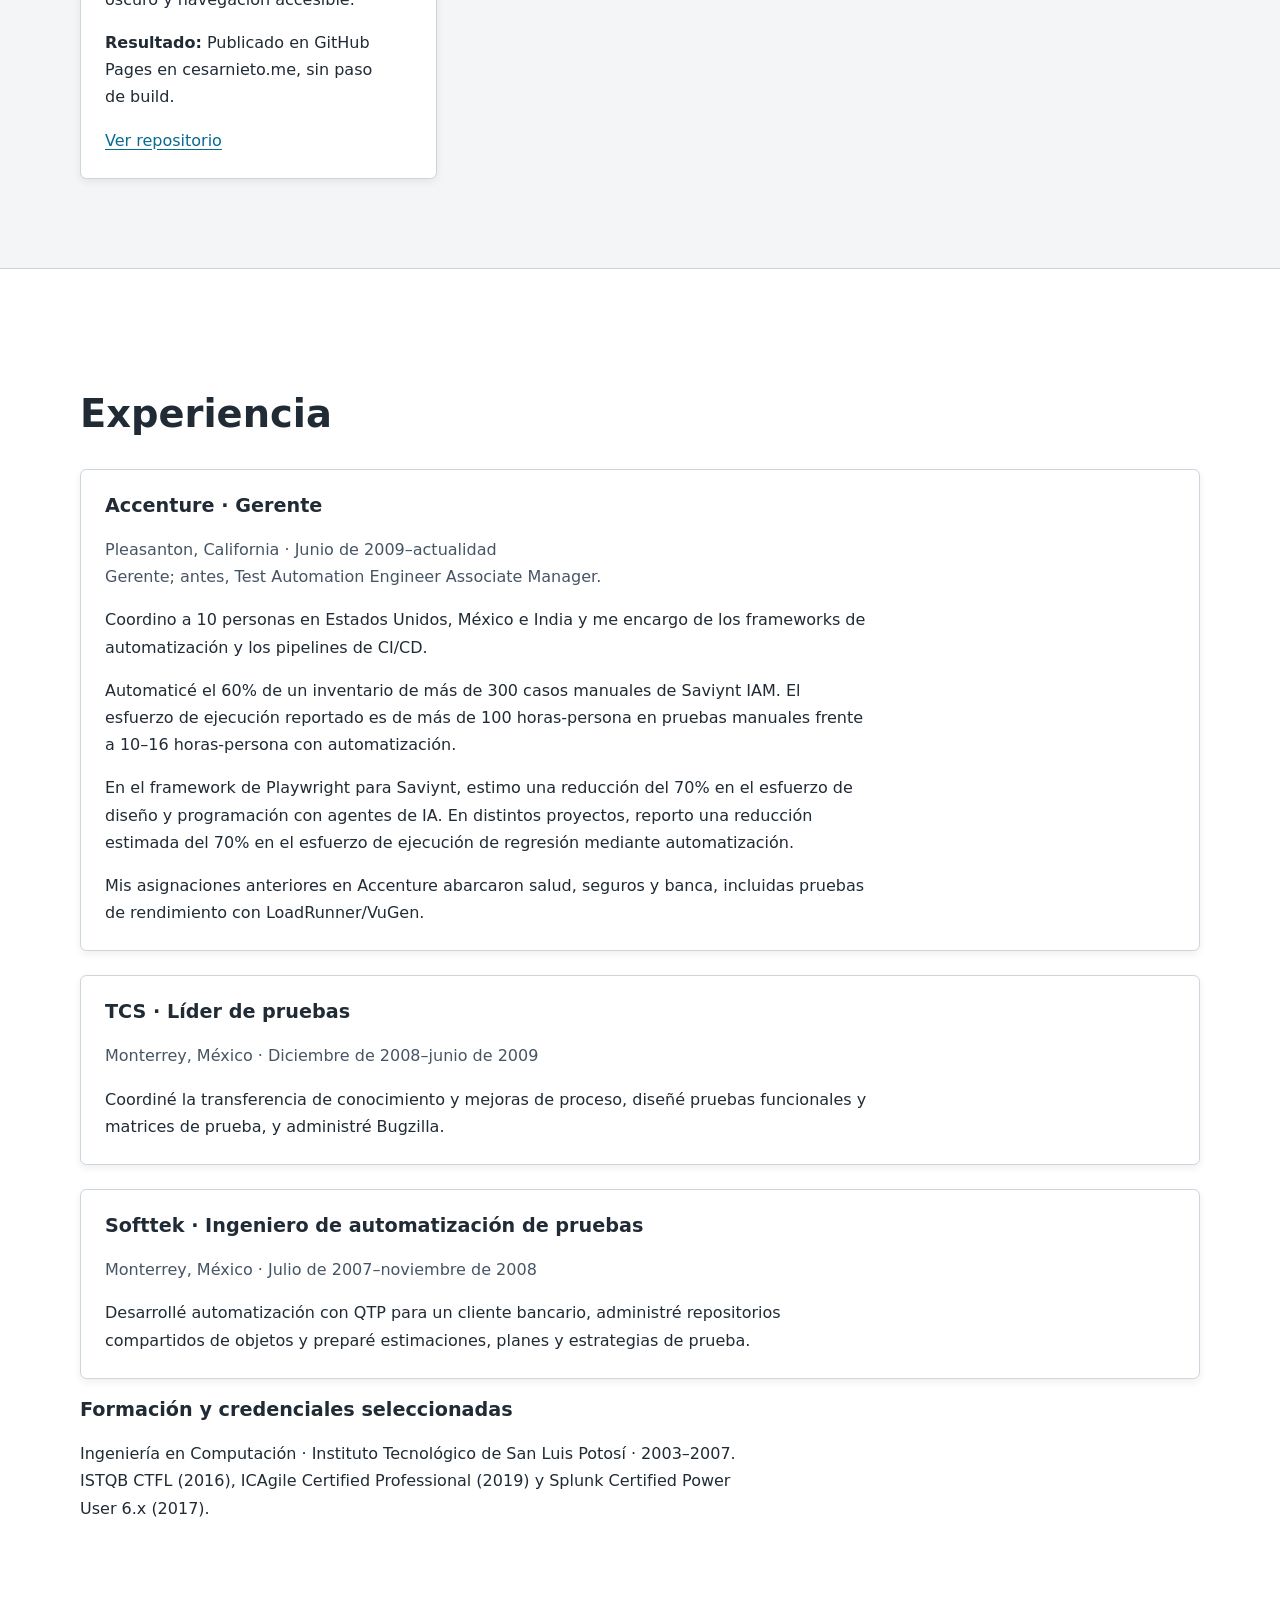
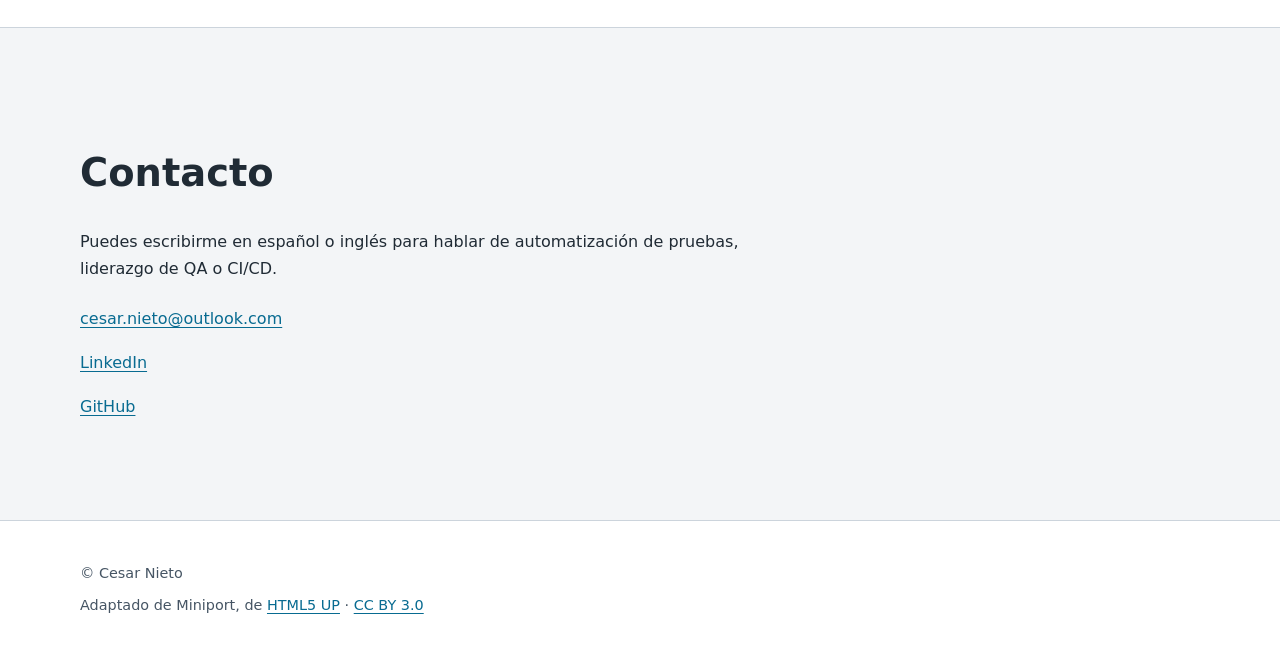
==== commit 0214ac6b: "feat(resume): add PDF downloads and private framework demo requests Link both language pages to the " ====
--- a/es/index.html
+++ b/es/index.html
@@ -53,9 +53,9 @@
           <p class="meta">Accenture · Gerente · Pleasanton, California (zona horaria del Pacífico)</p>
           <div class="actions">
             <a class="button" href="mailto:cesar.nieto@outlook.com">Contactar</a>
-            <a href="../downloads/cesar-nieto-es.txt" download aria-describedby="resume-note">Descargar currículum</a>
+            <a href="../downloads/cesar-nieto-en.pdf" download aria-describedby="resume-note">Descargar currículum (inglés)</a>
           </div>
-          <p class="note" id="resume-note">Currículum completo · Texto sin formato</p>
+          <p class="note" id="resume-note">Currículum en inglés · PDF</p>
         </div>
       </div>
     </section>
@@ -82,7 +82,7 @@
 <div class="grid">
 <article class="card"><h3>FamilySplitter</h3><p><strong>Problema:</strong> Los gastos de viajes y propiedades familiares necesitan un registro claro de quién debe qué.</p><p><strong>Qué desarrollé:</strong> Una aplicación mobile-first con React, TypeScript y Supabase, con lógica de reparto en centavos para USD y MXN. Las verificaciones corren en Vitest, Playwright y SQL.</p><p><strong>Resultado:</strong> CI ejecuta las verificaciones y pruebas de humo en escritorio y móvil. La demo soporta login por enlace mágico y confirmación de pagos en dos pasos.</p><a href="https://github.com/CesarNPadilla/FamilySplitter" rel="noopener">Ver repositorio</a></article>
 <article class="card"><h3>Framework BDD con Playwright</h3><p><strong>Problema:</strong> Empezar pruebas de navegador con BDD implica volver a configurar Playwright Test, objetos de página y flujos de agentes en cada proyecto.</p><p><strong>Qué desarrollé:</strong> Un scaffold en TypeScript con playwright-bdd, fixtures, objetos de página, un script de preflight y tres definiciones de agentes: planner, generator y healer.</p><p><strong>Resultado:</strong> El README documenta validación en Chromium. Firefox, WebKit y la ejecución en GitLab aún no están validados.</p><a href="https://github.com/CesarNPadilla/automation-playwright-framework" rel="noopener">Ver repositorio</a></article>
-<article class="card"><h3>Framework Java con Selenium</h3><p><strong>Problema:</strong> Una base Java estándar para pruebas de UI y API con datos por entorno e informes legibles.</p><p><strong>Qué desarrollé:</strong> Un scaffold en Java 17 con Selenium, Cucumber, TestNG, Maven, Allure y configuración JSON por entorno.</p><p><strong>Resultado:</strong> Listo para GitLab CI/CD. Los nombres de paquete y las cuentas de prueba son placeholders hasta adaptarlo a un proyecto.</p><a href="https://github.com/CesarNPadilla/Saviynt_Framework" rel="noopener">Ver repositorio</a></article>
+<article class="card"><h3>Framework propietario para Saviynt IAM</h3><p><strong>Problema:</strong> Los productos de Saviynt IAM necesitan automatización de pruebas adaptada a sus flujos y entornos.</p><p><strong>Qué desarrollé:</strong> Un framework propietario en Java con Selenium, Cucumber, TestNG, Maven y Allure, diseñado para adaptarse a cualquier producto de Saviynt IAM.</p><p><strong>Disponibilidad:</strong> El código está en un repositorio privado. Puedes solicitar una demostración y acceso al repositorio para revisar el framework.</p><a href="mailto:cesar.nieto@outlook.com?subject=Solicitud+de+demo+del+framework+Saviynt+IAM&amp;body=Hola+Cesar%2C+me+interesa+una+demostraci%C3%B3n+de+tu+framework+propietario+de+Java%2FSelenium+para+Saviynt+IAM+y+solicitar+acceso+al+repositorio+privado.">Solicitar demo y acceso al repositorio privado</a></article>
 <article class="card"><h3>Portafolio personal</h3><p><strong>Problema:</strong> Quienes revisan mi perfil necesitan conocer mi trabajo en español o inglés.</p><p><strong>Qué desarrollé:</strong> HTML y CSS estáticos adaptados de Miniport con diseño adaptable, temas claro y oscuro y navegación accesible.</p><p><strong>Resultado:</strong> Publicado en GitHub Pages en cesarnieto.me, sin paso de build.</p><a href="https://github.com/CesarNPadilla/CesarNieto.me" rel="noopener">Ver repositorio</a></article>
 </div>
     </div></section>
--- a/assets/css/site.css
+++ b/assets/css/site.css
@@ -1,8 +1,9 @@
 /* Adapted from Miniport by HTML5 UP; attribution retained in each page. */
 :root{color-scheme:light dark;--bg:#fff;--panel:#f3f5f7;--card:#fff;--text:#202b35;--muted:#465564;--accent:#086b91;--border:#ccd4dc;--nav:#252c33;--focus:#a64200}
-*{box-sizing:border-box}html{scroll-behavior:smooth;scroll-padding-top:7rem}body{margin:0;background:var(--bg);color:var(--text);font:1rem/1.7 system-ui,-apple-system,"Segoe UI",sans-serif}a{color:var(--accent);text-underline-offset:.2em}a:hover{text-decoration-thickness:.15em}a:focus-visible{outline:3px solid var(--focus);outline-offset:5px}h1,h2,h3{line-height:1.2;color:var(--text)}h1{font-size:clamp(2.2rem,6vw,4rem);margin:.2em 0}h2{font-size:clamp(1.7rem,4vw,2.4rem)}h3{font-size:1.2rem}p{max-width:65ch}img{display:block;max-width:100%;height:auto}.container{width:min(70rem,100% - 3rem);margin:auto}.skip{position:absolute;left:1rem;top:-8rem;background:var(--bg);padding:1rem;z-index:10}.skip:focus{top:1rem}.nav{background:var(--nav);position:sticky;top:0;z-index:2;box-shadow:0 2px 5px #0003}.nav .container{display:flex;flex-wrap:wrap;align-items:center;justify-content:center;gap:.25rem}.nav a{color:#fff;display:inline-flex;align-items:center;min-height:48px;padding:.5rem .7rem;text-decoration:none;border-radius:.3rem}.nav a:hover,.nav a[aria-current]{background:#414c57}.nav a:focus-visible{outline-color:#ffc078;outline-offset:-3px}.language{margin-inline-start:auto}section{padding:clamp(3rem,7vw,6rem) 0;border-bottom:1px solid var(--border)}section:nth-child(even){background:var(--panel)}.intro{display:grid;grid-template-columns:minmax(0,1fr) minmax(15rem,2fr);align-items:center;gap:clamp(2rem,5vw,4rem)}.portrait{width:100%;max-width:20rem;border-radius:50%;box-shadow:0 4px 20px #0002}.eyebrow{font-weight:700;color:var(--accent);margin:0}.lead{font-size:clamp(1.1rem,2vw,1.3rem)}.meta,.note{color:var(--muted)}.actions{display:flex;flex-wrap:wrap;gap:1rem;align-items:center;margin-top:1.5rem}.button{display:inline-flex;align-items:center;justify-content:center;min-height:48px;padding:.75rem 1.3rem;background:var(--accent);color:#fff;border-radius:.5rem;font-weight:650;text-decoration:none;box-shadow:0 2px 3px #0002}.grid{display:grid;grid-template-columns:repeat(auto-fit,minmax(min(100%,18rem),1fr));gap:1.5rem}.card{padding:1.5rem;background:var(--card);border:1px solid var(--border);border-radius:.4rem;box-shadow:0 3px 8px #0001}.card h3{margin-top:0}.card p:last-child{margin-bottom:0}ul{padding-inline-start:1.25rem}.pending{border-inline-start:4px solid var(--accent);padding:1rem 1.5rem;background:var(--card)}address{font-style:normal;overflow-wrap:anywhere}address a{display:inline-block;min-height:44px;padding:.4rem 0}footer{padding:2rem 0;color:var(--muted);font-size:.9rem}footer p{margin:.5rem 0}
+*{box-sizing:border-box}html{scroll-behavior:smooth;scroll-padding-top:7rem}body{margin:0;background:var(--bg);color:var(--text);font:1rem/1.7 system-ui,-apple-system,"Segoe UI",sans-serif}a{color:var(--accent);text-underline-offset:.2em}a:hover{text-decoration-thickness:.15em}a:focus-visible{outline:3px solid var(--focus);outline-offset:5px}h1,h2,h3{line-height:1.2;color:var(--text);text-wrap:balance}h1{font-size:clamp(2.2rem,6vw,4rem);margin:.2em 0}h2{font-size:clamp(1.7rem,4vw,2.4rem)}h3{font-size:1.2rem}p{max-width:65ch;text-wrap:pretty}img{display:block;max-width:100%;height:auto}.container{width:min(70rem,100% - 3rem);margin:auto}::selection{background:var(--accent);color:var(--bg)}.skip{position:absolute;left:1rem;top:-8rem;background:var(--bg);padding:1rem;z-index:10}.skip:focus{top:1rem}.nav{background:var(--nav);position:sticky;top:0;z-index:2;box-shadow:0 2px 5px #0003}.nav .container{display:flex;flex-wrap:wrap;align-items:center;justify-content:center;gap:.25rem}.nav a{color:#fff;display:inline-flex;align-items:center;min-height:48px;padding:.5rem .7rem;text-decoration:none;border-radius:.3rem}.nav a:hover,.nav a[aria-current]{background:#414c57}.nav a:focus-visible{outline-color:#ffc078;outline-offset:-3px}.language{margin-inline-start:auto}section{padding:clamp(3rem,7vw,6rem) 0;border-bottom:1px solid var(--border)}section:nth-child(even){background:var(--panel)}.intro{display:grid;grid-template-columns:minmax(0,1fr) minmax(15rem,2fr);align-items:center;gap:clamp(2rem,5vw,4rem)}.portrait{width:100%;max-width:20rem;border-radius:50%;box-shadow:0 4px 20px #0002}.eyebrow{font-weight:700;color:var(--accent);margin:0}.lead{font-size:clamp(1.1rem,2vw,1.3rem)}.meta,.note{color:var(--muted)}.actions{display:flex;flex-wrap:wrap;gap:1rem;align-items:center;margin-top:1.5rem}.button{display:inline-flex;align-items:center;justify-content:center;min-height:48px;padding:.75rem 1.3rem;background:var(--accent);color:#fff;border-radius:.5rem;font-weight:650;text-decoration:none;box-shadow:0 2px 3px #0002}.grid{display:grid;grid-template-columns:repeat(auto-fit,minmax(min(100%,18rem),1fr));gap:1.5rem}.card{padding:1.5rem;background:var(--card);border:1px solid var(--border);border-radius:.4rem;box-shadow:0 3px 8px #0001}.card h3{margin-top:0}.card p:last-child{margin-bottom:0}ul{padding-inline-start:1.25rem}.pending{border-inline-start:4px solid var(--accent);padding:1rem 1.5rem;background:var(--card)}address{font-style:normal;overflow-wrap:anywhere}address a{display:inline-block;min-height:44px;padding:.4rem 0}footer{padding:2rem 0;color:var(--muted);font-size:.9rem}footer p{margin:.5rem 0}
 @media(prefers-color-scheme:dark){:root{--bg:#171e25;--panel:#202932;--card:#25313b;--text:#f0f4f8;--muted:#c2ceda;--accent:#8dd8f6;--border:#52616f;--focus:#ffc078}.button{background:#096e94;color:#fff}}
 @media(max-width:650px){.intro{grid-template-columns:1fr}.portrait{max-width:12rem;margin:auto}.container{width:calc(100% - 2rem)}.nav{position:relative}.language{margin-inline-start:0}.nav a{padding:.5rem}.intro .actions{align-items:stretch}.button{width:100%}}
 @media(prefers-reduced-motion:reduce){html{scroll-behavior:auto}}
+@media print{.nav,.actions,.skip,footer{display:none}section{border-bottom:0;break-before:auto}main{display:block}.portrait{max-width:9rem}}
 
 .experience-list{display:grid;gap:1.5rem}.experience-list p{max-width:75ch}
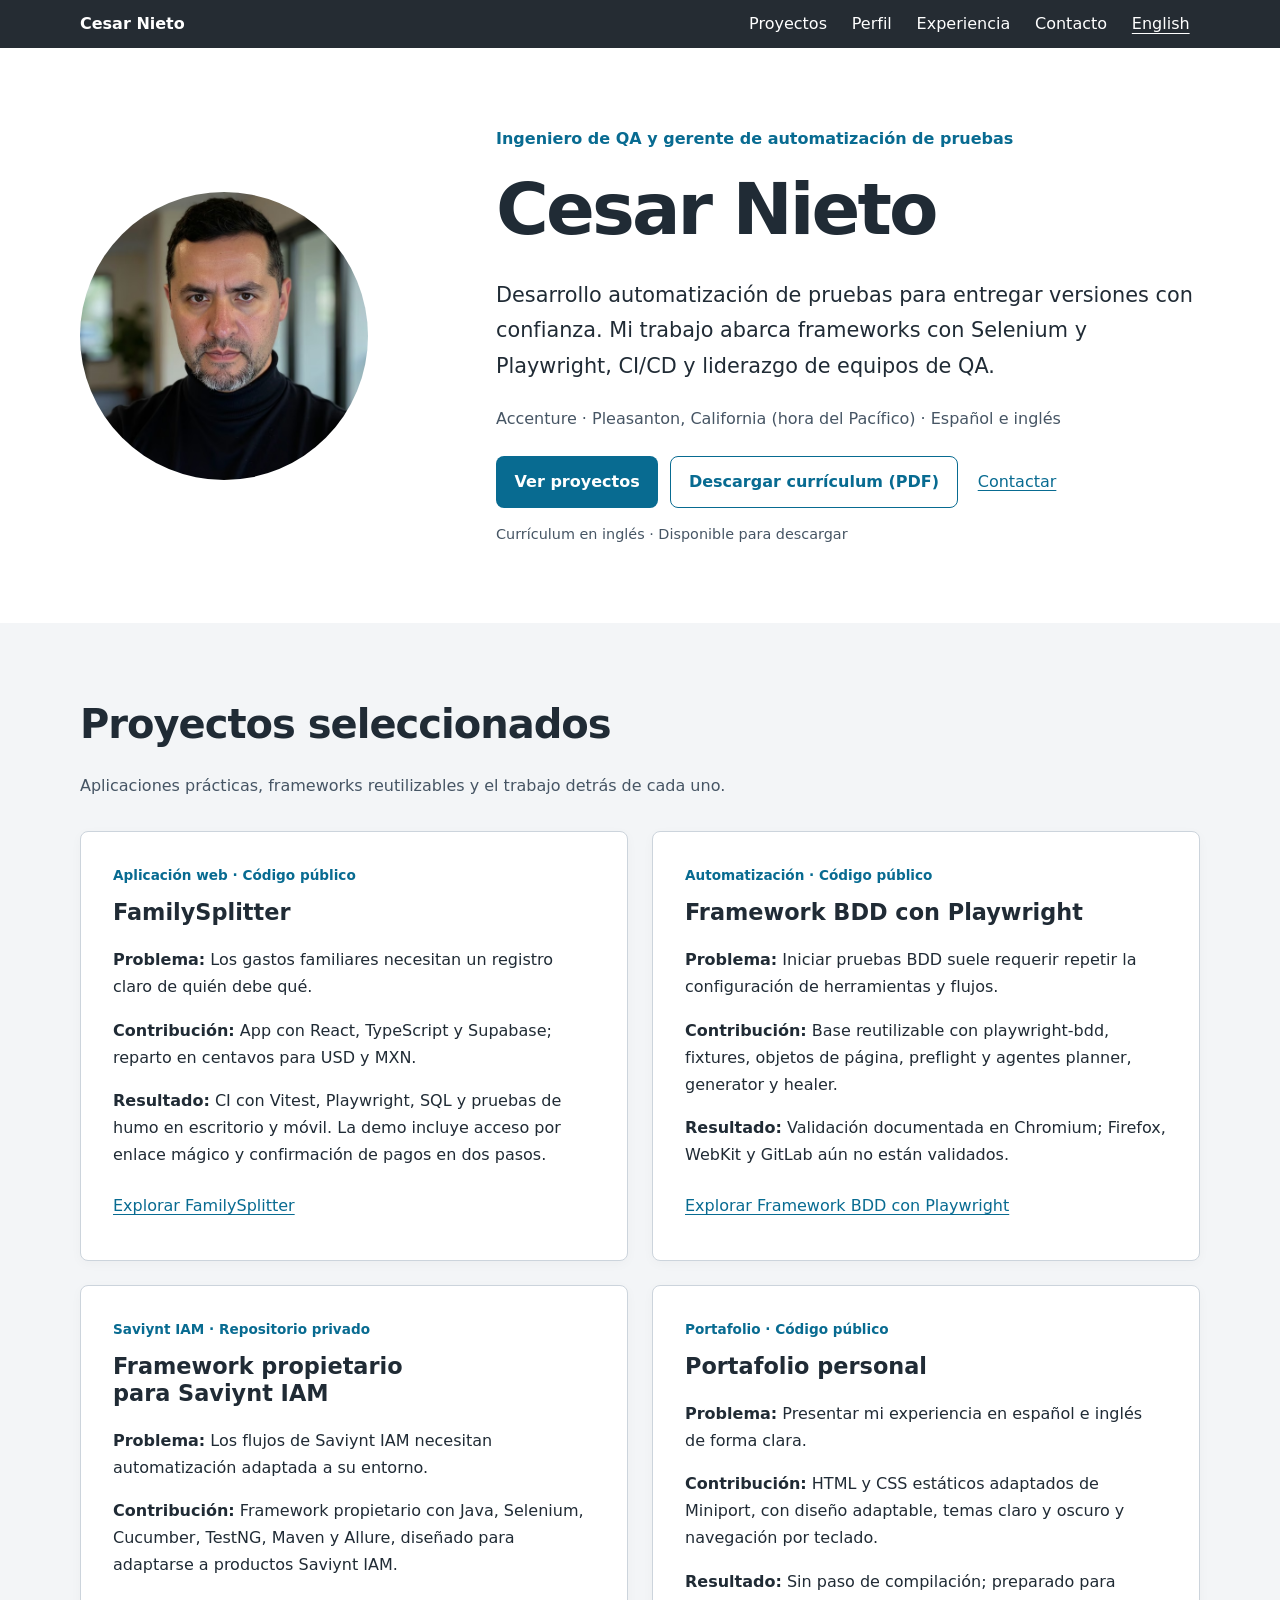
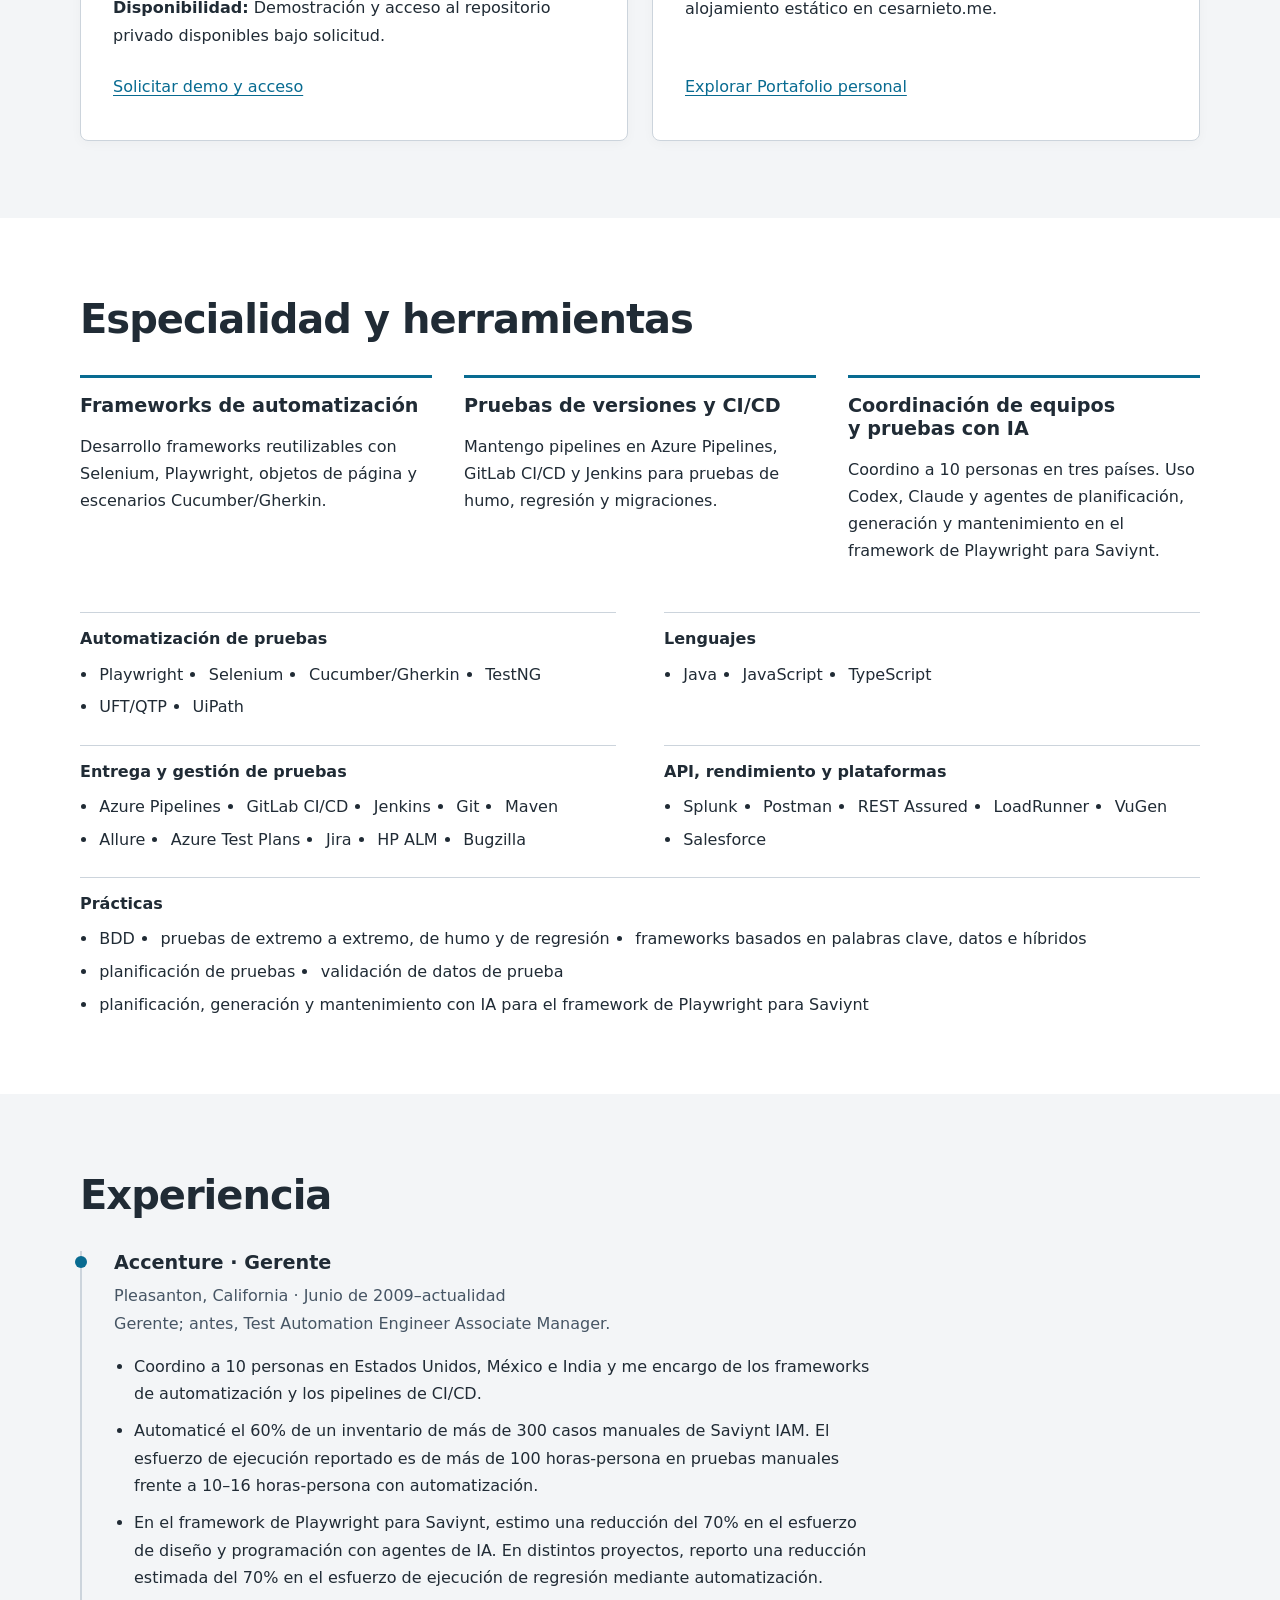
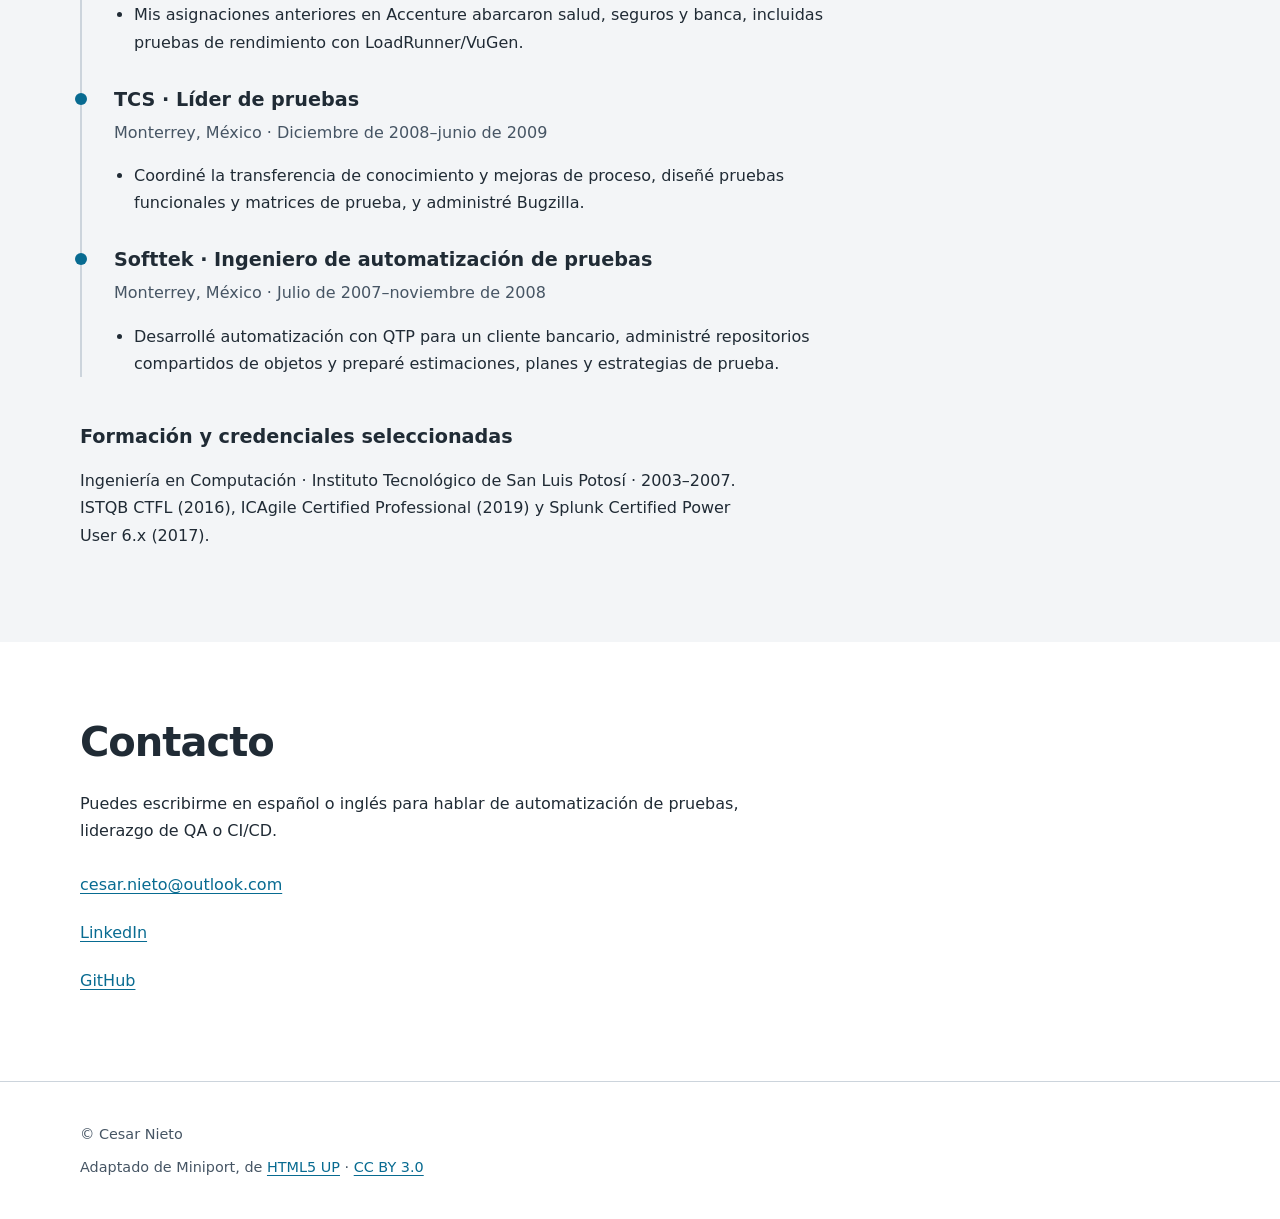
==== commit 26942b79: "feat(portfolio): prioritize projects in the bilingual layout Move project evidence directly after th" ====
--- a/es/index.html
+++ b/es/index.html
@@ -1,109 +1,428 @@
 <!doctype html>
 <!-- Adapted from Miniport by HTML5 UP. CC BY 3.0; see LICENSE.txt. -->
 <html lang="es">
-<head>
-  <meta charset="utf-8">
-  <meta name="viewport" content="width=device-width, initial-scale=1">
-  <meta name="color-scheme" content="light dark">
-  <title>Cesar Nieto | Ingeniero de QA y gerente de automatización de pruebas</title>
-    <meta name="description" content="Ingeniero de QA y gerente de automatización de pruebas en Accenture. Frameworks con Selenium y Playwright, CI/CD y pruebas de Saviynt IAM. Español e inglés.">
-    <link rel="canonical" href="https://cesarnieto.me/es/">
-    <link rel="alternate" hreflang="en" href="https://cesarnieto.me/">
-    <link rel="alternate" hreflang="es" href="https://cesarnieto.me/es/">
-    <link rel="alternate" hreflang="x-default" href="https://cesarnieto.me/">
-    <meta property="og:type" content="website">
-    <meta property="og:title" content="Cesar Nieto | Ingeniero de QA y gerente de automatización de pruebas">
-    <meta property="og:description" content="Ingeniero de QA y gerente de automatización de pruebas en Accenture. Frameworks con Selenium y Playwright, CI/CD y pruebas de Saviynt IAM. Español e inglés.">
-    <meta property="og:url" content="https://cesarnieto.me/es/">
-    <meta property="og:locale" content="es_ES">
-    <meta property="og:locale:alternate" content="en_US">
-    <meta property="og:image" content="https://cesarnieto.me/images/portrait.jpg">
-    <meta property="og:image:width" content="640">
-    <meta property="og:image:height" content="640">
-    <meta property="og:image:alt" content="Cesar Nieto">
-    <meta name="twitter:card" content="summary">
-    <link rel="stylesheet" href="../assets/css/site.css">
-    <script type="application/ld+json">{"@context": "https://schema.org", "@type": "Person", "name": "Cesar Nieto", "url": "https://cesarnieto.me/", "jobTitle": "Software QA Engineer and Test Automation Manager", "worksFor": {"@type": "Organization", "name": "Accenture"}, "sameAs": ["https://github.com/CesarNPadilla", "https://www.linkedin.com/in/cesarnpadilla"]}</script>
-</head>
-<body>
-  <a class="skip" href="#main">Saltar al contenido</a>
-  <nav class="nav" aria-label="Principal">
-    <div class="container">
-      <a href="#intro">Inicio</a>
-      <a href="#work">En qué trabajo</a>
-      <a href="#skills">Habilidades</a>
-      <a href="#projects">Proyectos</a>
-      <a href="#experience">Experiencia</a>
-      <a href="#contact">Contacto</a>
-      <a class="language" href="../" lang="en" hreflang="en">English</a>
-    </div>
-  </nav>
-  <main id="main" tabindex="-1">
-    <section id="intro" aria-labelledby="intro-title">
-      <div class="container intro">
-        <picture>
-          <source srcset="../images/portrait.avif" type="image/avif">
-          <source srcset="../images/portrait.webp" type="image/webp">
-          <img class="portrait" src="../images/portrait.jpg" alt="Retrato de Cesar Nieto" width="640" height="640" fetchpriority="high">
-        </picture>
-                <div>
-          <p class="eyebrow">Ingeniero de QA y gerente de automatización de pruebas</p>
-          <h1 id="intro-title">Cesar Nieto</h1>
-          <p class="lead">Soy ingeniero de QA y gerente de automatización de pruebas en Accenture. Desarrollo frameworks con Selenium y Playwright en Java, JavaScript y TypeScript, y me encargo de los pipelines de CI/CD que los ejecutan. Vivo en Pleasanton, California, y trabajo en español e inglés.</p>
-          <p class="meta">Accenture · Gerente · Pleasanton, California (zona horaria del Pacífico)</p>
-          <div class="actions">
-            <a class="button" href="mailto:cesar.nieto@outlook.com">Contactar</a>
-            <a href="../downloads/cesar-nieto-en.pdf" download aria-describedby="resume-note">Descargar currículum (inglés)</a>
+  <head>
+    <meta charset="utf-8" />
+    <meta name="viewport" content="width=device-width, initial-scale=1" />
+    <meta name="color-scheme" content="light dark" />
+    <title>
+      Cesar Nieto | Ingeniero de QA y gerente de automatización de pruebas
+    </title>
+    <meta
+      name="description"
+      content="Ingeniero de QA y gerente de automatización de pruebas en Accenture. Frameworks con Selenium y Playwright, CI/CD y pruebas de Saviynt IAM. Español e inglés."
+    />
+    <link rel="canonical" href="https://cesarnieto.me/es/" />
+    <link rel="alternate" hreflang="en" href="https://cesarnieto.me/" />
+    <link rel="alternate" hreflang="es" href="https://cesarnieto.me/es/" />
+    <link rel="alternate" hreflang="x-default" href="https://cesarnieto.me/" />
+    <meta property="og:type" content="website" />
+    <meta
+      property="og:title"
+      content="Cesar Nieto | Ingeniero de QA y gerente de automatización de pruebas"
+    />
+    <meta
+      property="og:description"
+      content="Ingeniero de QA y gerente de automatización de pruebas en Accenture. Frameworks con Selenium y Playwright, CI/CD y pruebas de Saviynt IAM. Español e inglés."
+    />
+    <meta property="og:url" content="https://cesarnieto.me/es/" />
+    <meta property="og:locale" content="es_ES" />
+    <meta property="og:locale:alternate" content="en_US" />
+    <meta
+      property="og:image"
+      content="https://cesarnieto.me/images/portrait.jpg"
+    />
+    <meta property="og:image:width" content="640" />
+    <meta property="og:image:height" content="640" />
+    <meta property="og:image:alt" content="Cesar Nieto" />
+    <meta name="twitter:card" content="summary" />
+    <link rel="stylesheet" href="../assets/css/site.css" />
+    <script type="application/ld+json">
+      {
+        "@context": "https://schema.org",
+        "@type": "Person",
+        "name": "Cesar Nieto",
+        "url": "https://cesarnieto.me/",
+        "jobTitle": "Software QA Engineer and Test Automation Manager",
+        "worksFor": { "@type": "Organization", "name": "Accenture" },
+        "sameAs": [
+          "https://github.com/CesarNPadilla",
+          "https://www.linkedin.com/in/cesarnpadilla"
+        ]
+      }
+    </script>
+  </head>
+  <body>
+    <a class="skip" href="#main">Saltar al contenido</a>
+    <nav class="nav" aria-label="Principal">
+      <div class="container">
+        <a class="brand" href="#intro"
+          >Cesar Nieto<span class="visually-hidden"> · Inicio</span></a
+        >
+        <div class="nav-links">
+          <a href="#projects">Proyectos</a><a href="#skills">Perfil</a
+          ><a href="#experience">Experiencia</a><a href="#contact">Contacto</a
+          ><a class="language" href="../" lang="en" hreflang="en">English</a>
+        </div>
+      </div>
+    </nav>
+    <main id="main" tabindex="-1">
+      <section id="intro" aria-labelledby="intro-title">
+        <div class="container intro">
+          <picture>
+            <source srcset="../images/portrait.avif" type="image/avif" />
+            <source srcset="../images/portrait.webp" type="image/webp" />
+            <img
+              class="portrait"
+              src="../images/portrait.jpg"
+              alt="Retrato de Cesar Nieto"
+              width="640"
+              height="640"
+              fetchpriority="high"
+            />
+          </picture>
+          <div>
+            <p class="eyebrow">
+              Ingeniero de QA y gerente de automatización de pruebas
+            </p>
+            <h1 id="intro-title">Cesar Nieto</h1>
+            <p class="lead">
+              Desarrollo automatización de pruebas para entregar versiones con
+              confianza. Mi trabajo abarca frameworks con Selenium y Playwright,
+              CI/CD y liderazgo de equipos de QA.
+            </p>
+            <p class="meta">
+              Accenture · Pleasanton, California (hora del Pacífico) · Español e
+              inglés
+            </p>
+            <div class="actions">
+              <a class="button" href="#projects">Ver proyectos</a
+              ><a
+                class="button button-secondary"
+                href="../downloads/cesar-nieto-en.pdf"
+                download=""
+                aria-describedby="resume-note"
+                >Descargar currículum (PDF)</a
+              ><a class="text-action" href="mailto:cesar.nieto@outlook.com"
+                >Contactar</a
+              >
+            </div>
+            <p class="note" id="resume-note">
+              Currículum en inglés · Disponible para descargar
+            </p>
           </div>
-          <p class="note" id="resume-note">Currículum en inglés · PDF</p>
-        </div>
+        </div>
+      </section>
+      <section id="projects" aria-labelledby="projects-title">
+        <div class="container">
+          <h2 id="projects-title">Proyectos seleccionados</h2>
+          <p class="section-intro">
+            Aplicaciones prácticas, frameworks reutilizables y el trabajo detrás
+            de cada uno.
+          </p>
+          <div class="projects-grid">
+            <article class="project-card">
+              <p class="eyebrow project-type">
+                Aplicación web · Código público
+              </p>
+              <h3>FamilySplitter</h3>
+              <p>
+                <strong>Problema:</strong> Los gastos familiares necesitan un
+                registro claro de quién debe qué.
+              </p>
+              <p>
+                <strong>Contribución:</strong> App con React, TypeScript y
+                Supabase; reparto en centavos para USD y MXN.
+              </p>
+              <p>
+                <strong>Resultado:</strong> CI con Vitest, Playwright, SQL y
+                pruebas de humo en escritorio y móvil. La demo incluye acceso
+                por enlace mágico y confirmación de pagos en dos pasos.
+              </p>
+              <a
+                href="https://github.com/CesarNPadilla/FamilySplitter"
+                rel="noopener"
+                class="project-link"
+                >Explorar FamilySplitter</a
+              >
+            </article>
+            <article class="project-card">
+              <p class="eyebrow project-type">
+                Automatización · Código público
+              </p>
+              <h3>Framework BDD con Playwright</h3>
+              <p>
+                <strong>Problema:</strong> Iniciar pruebas BDD suele requerir
+                repetir la configuración de herramientas y flujos.
+              </p>
+              <p>
+                <strong>Contribución:</strong> Base reutilizable con
+                playwright-bdd, fixtures, objetos de página, preflight y agentes
+                planner, generator y healer.
+              </p>
+              <p>
+                <strong>Resultado:</strong> Validación documentada en Chromium;
+                Firefox, WebKit y GitLab aún no están validados.
+              </p>
+              <a
+                href="https://github.com/CesarNPadilla/automation-playwright-framework"
+                rel="noopener"
+                class="project-link"
+                >Explorar Framework BDD con Playwright</a
+              >
+            </article>
+            <article class="project-card">
+              <p class="eyebrow project-type">
+                Saviynt IAM · Repositorio privado
+              </p>
+              <h3>Framework propietario para Saviynt IAM</h3>
+              <p>
+                <strong>Problema:</strong> Los flujos de Saviynt IAM necesitan
+                automatización adaptada a su entorno.
+              </p>
+              <p>
+                <strong>Contribución:</strong> Framework propietario con Java,
+                Selenium, Cucumber, TestNG, Maven y Allure, diseñado para
+                adaptarse a productos Saviynt IAM.
+              </p>
+              <p>
+                <strong>Disponibilidad:</strong> Demostración y acceso al
+                repositorio privado disponibles bajo solicitud.
+              </p>
+              <a
+                href="mailto:cesar.nieto@outlook.com?subject=Solicitud+de+demo+del+framework+Saviynt+IAM&amp;body=Hola+Cesar%2C+me+interesa+una+demostraci%C3%B3n+de+tu+framework+propietario+de+Java%2FSelenium+para+Saviynt+IAM+y+solicitar+acceso+al+repositorio+privado."
+                class="project-link"
+                >Solicitar demo y acceso</a
+              >
+            </article>
+            <article class="project-card">
+              <p class="eyebrow project-type">Portafolio · Código público</p>
+              <h3>Portafolio personal</h3>
+              <p>
+                <strong>Problema:</strong> Presentar mi experiencia en español e
+                inglés de forma clara.
+              </p>
+              <p>
+                <strong>Contribución:</strong> HTML y CSS estáticos adaptados de
+                Miniport, con diseño adaptable, temas claro y oscuro y
+                navegación por teclado.
+              </p>
+              <p>
+                <strong>Resultado:</strong> Sin paso de compilación; preparado
+                para alojamiento estático en cesarnieto.me.
+              </p>
+              <a
+                href="https://github.com/CesarNPadilla/CesarNieto.me"
+                rel="noopener"
+                class="project-link"
+                >Explorar Portafolio personal</a
+              >
+            </article>
+          </div>
+        </div>
+      </section>
+
+      <section id="skills" aria-labelledby="skills-title">
+        <div class="container">
+          <h2 id="skills-title">Especialidad y herramientas</h2>
+          <div id="work" class="expertise-grid">
+            <article class="expertise-item">
+              <h3>Frameworks de automatización</h3>
+              <p>
+                Desarrollo frameworks reutilizables con Selenium, Playwright,
+                objetos de página y escenarios Cucumber/Gherkin.
+              </p>
+            </article>
+            <article class="expertise-item">
+              <h3>Pruebas de versiones y CI/CD</h3>
+              <p>
+                Mantengo pipelines en Azure Pipelines, GitLab CI/CD y Jenkins
+                para pruebas de humo, regresión y migraciones.
+              </p>
+            </article>
+            <article class="expertise-item">
+              <h3>Coordinación de equipos y pruebas con IA</h3>
+              <p>
+                Coordino a 10 personas en tres países. Uso Codex, Claude y
+                agentes de planificación, generación y mantenimiento en el
+                framework de Playwright para Saviynt.
+              </p>
+            </article>
+          </div>
+          <div class="tool-groups">
+            <article class="tool-group">
+              <h3>Automatización de pruebas</h3>
+              <ul class="tool-list">
+                <li>Playwright</li>
+                <li>Selenium</li>
+                <li>Cucumber/Gherkin</li>
+                <li>TestNG</li>
+                <li>UFT/QTP</li>
+                <li>UiPath</li>
+              </ul>
+            </article>
+            <article class="tool-group">
+              <h3>Lenguajes</h3>
+              <ul class="tool-list">
+                <li>Java</li>
+                <li>JavaScript</li>
+                <li>TypeScript</li>
+              </ul>
+            </article>
+            <article class="tool-group">
+              <h3>Entrega y gestión de pruebas</h3>
+              <ul class="tool-list">
+                <li>Azure Pipelines</li>
+                <li>GitLab CI/CD</li>
+                <li>Jenkins</li>
+                <li>Git</li>
+                <li>Maven</li>
+                <li>Allure</li>
+                <li>Azure Test Plans</li>
+                <li>Jira</li>
+                <li>HP ALM</li>
+                <li>Bugzilla</li>
+              </ul>
+            </article>
+            <article class="tool-group">
+              <h3>API, rendimiento y plataformas</h3>
+              <ul class="tool-list">
+                <li>Splunk</li>
+                <li>Postman</li>
+                <li>REST Assured</li>
+                <li>LoadRunner</li>
+                <li>VuGen</li>
+                <li>Salesforce</li>
+              </ul>
+            </article>
+            <article class="tool-group">
+              <h3>Prácticas</h3>
+              <ul class="tool-list">
+                <li>BDD</li>
+                <li>pruebas de extremo a extremo, de humo y de regresión</li>
+                <li>frameworks basados en palabras clave, datos e híbridos</li>
+                <li>planificación de pruebas</li>
+                <li>validación de datos de prueba</li>
+                <li>
+                  planificación, generación y mantenimiento con IA para el
+                  framework de Playwright para Saviynt
+                </li>
+              </ul>
+            </article>
+          </div>
+        </div>
+      </section>
+
+      <section id="experience" aria-labelledby="experience-title">
+        <div class="container">
+          <h2 id="experience-title">Experiencia</h2>
+          <div class="timeline">
+            <article class="career-entry">
+              <h3>Accenture · Gerente</h3>
+              <p class="meta">
+                Pleasanton, California ·
+                <time datetime="2009-06">Junio de 2009</time
+                >–actualidad<br />Gerente; antes, Test Automation Engineer
+                Associate Manager.
+              </p>
+              <ul class="achievements">
+                <li>
+                  Coordino a 10 personas en Estados Unidos, México e India y me
+                  encargo de los frameworks de automatización y los pipelines de
+                  CI/CD.
+                </li>
+                <li>
+                  Automaticé el 60% de un inventario de más de 300 casos
+                  manuales de Saviynt IAM. El esfuerzo de ejecución reportado es
+                  de más de 100 horas-persona en pruebas manuales frente a 10–16
+                  horas-persona con automatización.
+                </li>
+                <li>
+                  En el framework de Playwright para Saviynt, estimo una
+                  reducción del 70% en el esfuerzo de diseño y programación con
+                  agentes de IA. En distintos proyectos, reporto una reducción
+                  estimada del 70% en el esfuerzo de ejecución de regresión
+                  mediante automatización.
+                </li>
+                <li>
+                  Mis asignaciones anteriores en Accenture abarcaron salud,
+                  seguros y banca, incluidas pruebas de rendimiento con
+                  LoadRunner/VuGen.
+                </li>
+              </ul>
+            </article>
+            <article class="career-entry">
+              <h3>TCS · Líder de pruebas</h3>
+              <p class="meta">
+                Monterrey, México ·
+                <time datetime="2008-12">Diciembre de 2008</time>–<time
+                  datetime="2009-06"
+                  >junio de 2009</time
+                >
+              </p>
+              <ul class="achievements">
+                <li>
+                  Coordiné la transferencia de conocimiento y mejoras de
+                  proceso, diseñé pruebas funcionales y matrices de prueba, y
+                  administré Bugzilla.
+                </li>
+              </ul>
+            </article>
+            <article class="career-entry">
+              <h3>Softtek · Ingeniero de automatización de pruebas</h3>
+              <p class="meta">
+                Monterrey, México ·
+                <time datetime="2007-07">Julio de 2007</time>–<time
+                  datetime="2008-11"
+                  >noviembre de 2008</time
+                >
+              </p>
+              <ul class="achievements">
+                <li>
+                  Desarrollé automatización con QTP para un cliente bancario,
+                  administré repositorios compartidos de objetos y preparé
+                  estimaciones, planes y estrategias de prueba.
+                </li>
+              </ul>
+            </article>
+          </div>
+          <h3 class="education-title">
+            Formación y credenciales seleccionadas
+          </h3>
+          <p>
+            Ingeniería en Computación · Instituto Tecnológico de San Luis Potosí
+            · 2003–2007. ISTQB CTFL (2016), ICAgile Certified Professional
+            (2019) y Splunk Certified Power User 6.x (2017).
+          </p>
+        </div>
+      </section>
+      <section id="contact" aria-labelledby="contact-title">
+        <div class="container">
+          <h2 id="contact-title">Contacto</h2>
+          <p>
+            Puedes escribirme en español o inglés para hablar de automatización
+            de pruebas, liderazgo de QA o CI/CD.
+          </p>
+          <address>
+            <a href="mailto:cesar.nieto@outlook.com">cesar.nieto@outlook.com</a
+            ><br />
+            <a href="https://www.linkedin.com/in/cesarnpadilla" rel="noopener"
+              >LinkedIn</a
+            ><br />
+            <a href="https://github.com/CesarNPadilla" rel="noopener">GitHub</a>
+          </address>
+        </div>
+      </section>
+    </main>
+    <footer>
+      <div class="container">
+        <p>© Cesar Nieto</p>
+        <p>
+          Adaptado de Miniport, de
+          <a href="https://html5up.net" rel="noopener">HTML5 UP</a> ·
+          <a href="../LICENSE.txt">CC BY 3.0</a>
+        </p>
       </div>
-    </section>
-    <section id="work" aria-labelledby="work-title"><div class="container">
-      <h2 id="work-title">En qué trabajo</h2>
-<div class="grid">
-<article class="card"><h3>Frameworks de automatización</h3><p>Desarrollo frameworks con Selenium y Playwright, código reutilizable, objetos de página y escenarios con Cucumber/Gherkin.</p></article>
-<article class="card"><h3>Pruebas de versiones y CI/CD</h3><p>Ejecuto pruebas de humo con cada parche y pruebas de regresión para versiones y migraciones. Mantengo pipelines en Azure Pipelines, GitLab CI/CD y Jenkins.</p></article>
-<article class="card"><h3>Coordinación de equipos y pruebas con IA</h3><p>Coordino a 10 personas en tres países. Uso Codex y Claude con agentes Test Planner, Test Generator y Test Healer para apoyar el framework de Playwright para Saviynt.</p></article>
-</div>
-    </div></section>
-    <section id="skills" aria-labelledby="skills-title"><div class="container">
-      <h2 id="skills-title">Habilidades</h2>
-<div class="grid">
-<article class="card"><h3>Automatización de pruebas</h3><p>Playwright · Selenium · Cucumber/Gherkin · TestNG · UFT/QTP · UiPath</p></article>
-<article class="card"><h3>Lenguajes</h3><p>Java · JavaScript · TypeScript</p></article>
-<article class="card"><h3>CI/CD y herramientas</h3><p>Azure Pipelines · GitLab CI/CD · Jenkins · Git · Maven · Allure · Azure Test Plans · Jira · HP ALM · Bugzilla · Splunk · Postman · REST Assured · LoadRunner · VuGen · Salesforce</p></article>
-<article class="card"><h3>Prácticas</h3><p>BDD · pruebas de extremo a extremo, de humo y de regresión · frameworks basados en palabras clave, datos e híbridos · planificación de pruebas · validación de datos de prueba · planificación, generación y mantenimiento con IA para el framework de Playwright para Saviynt</p></article>
-<article class="card"><h3>Idiomas</h3><p>Español · Inglés</p></article>
-</div>
-    </div></section>
-    <section id="projects" aria-labelledby="projects-title"><div class="container">
-      <h2 id="projects-title">Proyectos</h2>
-<div class="grid">
-<article class="card"><h3>FamilySplitter</h3><p><strong>Problema:</strong> Los gastos de viajes y propiedades familiares necesitan un registro claro de quién debe qué.</p><p><strong>Qué desarrollé:</strong> Una aplicación mobile-first con React, TypeScript y Supabase, con lógica de reparto en centavos para USD y MXN. Las verificaciones corren en Vitest, Playwright y SQL.</p><p><strong>Resultado:</strong> CI ejecuta las verificaciones y pruebas de humo en escritorio y móvil. La demo soporta login por enlace mágico y confirmación de pagos en dos pasos.</p><a href="https://github.com/CesarNPadilla/FamilySplitter" rel="noopener">Ver repositorio</a></article>
-<article class="card"><h3>Framework BDD con Playwright</h3><p><strong>Problema:</strong> Empezar pruebas de navegador con BDD implica volver a configurar Playwright Test, objetos de página y flujos de agentes en cada proyecto.</p><p><strong>Qué desarrollé:</strong> Un scaffold en TypeScript con playwright-bdd, fixtures, objetos de página, un script de preflight y tres definiciones de agentes: planner, generator y healer.</p><p><strong>Resultado:</strong> El README documenta validación en Chromium. Firefox, WebKit y la ejecución en GitLab aún no están validados.</p><a href="https://github.com/CesarNPadilla/automation-playwright-framework" rel="noopener">Ver repositorio</a></article>
-<article class="card"><h3>Framework propietario para Saviynt IAM</h3><p><strong>Problema:</strong> Los productos de Saviynt IAM necesitan automatización de pruebas adaptada a sus flujos y entornos.</p><p><strong>Qué desarrollé:</strong> Un framework propietario en Java con Selenium, Cucumber, TestNG, Maven y Allure, diseñado para adaptarse a cualquier producto de Saviynt IAM.</p><p><strong>Disponibilidad:</strong> El código está en un repositorio privado. Puedes solicitar una demostración y acceso al repositorio para revisar el framework.</p><a href="mailto:cesar.nieto@outlook.com?subject=Solicitud+de+demo+del+framework+Saviynt+IAM&amp;body=Hola+Cesar%2C+me+interesa+una+demostraci%C3%B3n+de+tu+framework+propietario+de+Java%2FSelenium+para+Saviynt+IAM+y+solicitar+acceso+al+repositorio+privado.">Solicitar demo y acceso al repositorio privado</a></article>
-<article class="card"><h3>Portafolio personal</h3><p><strong>Problema:</strong> Quienes revisan mi perfil necesitan conocer mi trabajo en español o inglés.</p><p><strong>Qué desarrollé:</strong> HTML y CSS estáticos adaptados de Miniport con diseño adaptable, temas claro y oscuro y navegación accesible.</p><p><strong>Resultado:</strong> Publicado en GitHub Pages en cesarnieto.me, sin paso de build.</p><a href="https://github.com/CesarNPadilla/CesarNieto.me" rel="noopener">Ver repositorio</a></article>
-</div>
-    </div></section>
-    <section id="experience" aria-labelledby="experience-title"><div class="container">
-      <h2 id="experience-title">Experiencia</h2>
-<div class="experience-list"><article class="card"><h3>Accenture · Gerente</h3><p class="meta">Pleasanton, California · Junio de 2009–actualidad<br>Gerente; antes, Test Automation Engineer Associate Manager.</p><p>Coordino a 10 personas en Estados Unidos, México e India y me encargo de los frameworks de automatización y los pipelines de CI/CD.</p><p>Automaticé el 60% de un inventario de más de 300 casos manuales de Saviynt IAM. El esfuerzo de ejecución reportado es de más de 100 horas-persona en pruebas manuales frente a 10–16 horas-persona con automatización.</p><p>En el framework de Playwright para Saviynt, estimo una reducción del 70% en el esfuerzo de diseño y programación con agentes de IA. En distintos proyectos, reporto una reducción estimada del 70% en el esfuerzo de ejecución de regresión mediante automatización.</p><p>Mis asignaciones anteriores en Accenture abarcaron salud, seguros y banca, incluidas pruebas de rendimiento con LoadRunner/VuGen.</p></article>
-<article class="card"><h3>TCS · Líder de pruebas</h3><p class="meta">Monterrey, México · Diciembre de 2008–junio de 2009</p><p>Coordiné la transferencia de conocimiento y mejoras de proceso, diseñé pruebas funcionales y matrices de prueba, y administré Bugzilla.</p></article>
-<article class="card"><h3>Softtek · Ingeniero de automatización de pruebas</h3><p class="meta">Monterrey, México · Julio de 2007–noviembre de 2008</p><p>Desarrollé automatización con QTP para un cliente bancario, administré repositorios compartidos de objetos y preparé estimaciones, planes y estrategias de prueba.</p></article></div><h3>Formación y credenciales seleccionadas</h3><p>Ingeniería en Computación · Instituto Tecnológico de San Luis Potosí · 2003–2007. ISTQB CTFL (2016), ICAgile Certified Professional (2019) y Splunk Certified Power User 6.x (2017).</p>
-    </div></section>
-    <section id="contact" aria-labelledby="contact-title"><div class="container">
-      <h2 id="contact-title">Contacto</h2><p>Puedes escribirme en español o inglés para hablar de automatización de pruebas, liderazgo de QA o CI/CD.</p>
-      <address>
-        <a href="mailto:cesar.nieto@outlook.com">cesar.nieto@outlook.com</a><br>
-        <a href="https://www.linkedin.com/in/cesarnpadilla" rel="noopener">LinkedIn</a><br>
-                <a href="https://github.com/CesarNPadilla" rel="noopener">GitHub</a>
-      </address>
-    </div></section>
-  </main>
-  <footer><div class="container">
-    <p>© Cesar Nieto</p>
-    <p>Adaptado de Miniport, de <a href="https://html5up.net" rel="noopener">HTML5 UP</a> · <a href="../LICENSE.txt">CC BY 3.0</a></p>
-  </div></footer>
-</body>
+    </footer>
+  </body>
 </html>
--- a/assets/css/site.css
+++ b/assets/css/site.css
@@ -1,9 +1,474 @@
-/* Adapted from Miniport by HTML5 UP; attribution retained in each page. */
-:root{color-scheme:light dark;--bg:#fff;--panel:#f3f5f7;--card:#fff;--text:#202b35;--muted:#465564;--accent:#086b91;--border:#ccd4dc;--nav:#252c33;--focus:#a64200}
-*{box-sizing:border-box}html{scroll-behavior:smooth;scroll-padding-top:7rem}body{margin:0;background:var(--bg);color:var(--text);font:1rem/1.7 system-ui,-apple-system,"Segoe UI",sans-serif}a{color:var(--accent);text-underline-offset:.2em}a:hover{text-decoration-thickness:.15em}a:focus-visible{outline:3px solid var(--focus);outline-offset:5px}h1,h2,h3{line-height:1.2;color:var(--text);text-wrap:balance}h1{font-size:clamp(2.2rem,6vw,4rem);margin:.2em 0}h2{font-size:clamp(1.7rem,4vw,2.4rem)}h3{font-size:1.2rem}p{max-width:65ch;text-wrap:pretty}img{display:block;max-width:100%;height:auto}.container{width:min(70rem,100% - 3rem);margin:auto}::selection{background:var(--accent);color:var(--bg)}.skip{position:absolute;left:1rem;top:-8rem;background:var(--bg);padding:1rem;z-index:10}.skip:focus{top:1rem}.nav{background:var(--nav);position:sticky;top:0;z-index:2;box-shadow:0 2px 5px #0003}.nav .container{display:flex;flex-wrap:wrap;align-items:center;justify-content:center;gap:.25rem}.nav a{color:#fff;display:inline-flex;align-items:center;min-height:48px;padding:.5rem .7rem;text-decoration:none;border-radius:.3rem}.nav a:hover,.nav a[aria-current]{background:#414c57}.nav a:focus-visible{outline-color:#ffc078;outline-offset:-3px}.language{margin-inline-start:auto}section{padding:clamp(3rem,7vw,6rem) 0;border-bottom:1px solid var(--border)}section:nth-child(even){background:var(--panel)}.intro{display:grid;grid-template-columns:minmax(0,1fr) minmax(15rem,2fr);align-items:center;gap:clamp(2rem,5vw,4rem)}.portrait{width:100%;max-width:20rem;border-radius:50%;box-shadow:0 4px 20px #0002}.eyebrow{font-weight:700;color:var(--accent);margin:0}.lead{font-size:clamp(1.1rem,2vw,1.3rem)}.meta,.note{color:var(--muted)}.actions{display:flex;flex-wrap:wrap;gap:1rem;align-items:center;margin-top:1.5rem}.button{display:inline-flex;align-items:center;justify-content:center;min-height:48px;padding:.75rem 1.3rem;background:var(--accent);color:#fff;border-radius:.5rem;font-weight:650;text-decoration:none;box-shadow:0 2px 3px #0002}.grid{display:grid;grid-template-columns:repeat(auto-fit,minmax(min(100%,18rem),1fr));gap:1.5rem}.card{padding:1.5rem;background:var(--card);border:1px solid var(--border);border-radius:.4rem;box-shadow:0 3px 8px #0001}.card h3{margin-top:0}.card p:last-child{margin-bottom:0}ul{padding-inline-start:1.25rem}.pending{border-inline-start:4px solid var(--accent);padding:1rem 1.5rem;background:var(--card)}address{font-style:normal;overflow-wrap:anywhere}address a{display:inline-block;min-height:44px;padding:.4rem 0}footer{padding:2rem 0;color:var(--muted);font-size:.9rem}footer p{margin:.5rem 0}
-@media(prefers-color-scheme:dark){:root{--bg:#171e25;--panel:#202932;--card:#25313b;--text:#f0f4f8;--muted:#c2ceda;--accent:#8dd8f6;--border:#52616f;--focus:#ffc078}.button{background:#096e94;color:#fff}}
-@media(max-width:650px){.intro{grid-template-columns:1fr}.portrait{max-width:12rem;margin:auto}.container{width:calc(100% - 2rem)}.nav{position:relative}.language{margin-inline-start:0}.nav a{padding:.5rem}.intro .actions{align-items:stretch}.button{width:100%}}
-@media(prefers-reduced-motion:reduce){html{scroll-behavior:auto}}
-@media print{.nav,.actions,.skip,footer{display:none}section{border-bottom:0;break-before:auto}main{display:block}.portrait{max-width:9rem}}
+﻿/* Adapted from Miniport by HTML5 UP; attribution retained in each page. */
+:root {
+  color-scheme: light dark;
+  --bg: #fff;
+  --panel: #f3f5f7;
+  --card: #fff;
+  --text: #202b35;
+  --muted: #465564;
+  --accent: #086b91;
+  --border: #ccd4dc;
+  --nav: #252c33;
+  --focus: #a64200;
+  --space-1: 0.5rem;
+  --space-2: 1rem;
+  --space-3: 1.5rem;
+  --space-4: 2rem;
+  --space-5: 3rem;
+  --radius: 0.5rem;
+  --shadow: 0 3px 12px #00000008;
+}
+* {
+  box-sizing: border-box;
+}
+html {
+  scroll-behavior: smooth;
+  scroll-padding-top: 6rem;
+}
+body {
+  margin: 0;
+  background: var(--bg);
+  color: var(--text);
+  font:
+    1rem/1.7 system-ui,
+    -apple-system,
+    "Segoe UI",
+    sans-serif;
+}
+a {
+  color: var(--accent);
+  text-underline-offset: 0.2em;
+}
+a:hover {
+  text-decoration-thickness: 0.15em;
+}
+a:focus-visible {
+  outline: 3px solid var(--focus);
+  outline-offset: 4px;
+}
+h1,
+h2,
+h3 {
+  line-height: 1.2;
+  color: var(--text);
+  text-wrap: balance;
+}
+h1 {
+  font-size: clamp(2.5rem, 6vw, 4.5rem);
+  letter-spacing: -0.04em;
+  margin: 0.2em 0 0.35em;
+}
+h2 {
+  font-size: clamp(1.75rem, 4vw, 2.5rem);
+  letter-spacing: -0.025em;
+  margin: 0 0 var(--space-3);
+}
+h3 {
+  font-size: 1.2rem;
+}
+p {
+  max-width: 65ch;
+  text-wrap: pretty;
+}
+img {
+  display: block;
+  max-width: 100%;
+  height: auto;
+}
+.container {
+  width: min(70rem, 100% - 3rem);
+  margin-inline: auto;
+}
+::selection {
+  background: var(--accent);
+  color: var(--bg);
+}
+.visually-hidden {
+  position: absolute;
+  width: 1px;
+  height: 1px;
+  padding: 0;
+  margin: -1px;
+  overflow: hidden;
+  clip-path: inset(50%);
+  white-space: nowrap;
+  border: 0;
+}
+.skip {
+  position: absolute;
+  left: 1rem;
+  top: -8rem;
+  background: var(--bg);
+  padding: 1rem;
+  z-index: 10;
+}
+.skip:focus {
+  top: 1rem;
+}
+.nav {
+  background: var(--nav);
+  position: sticky;
+  top: 0;
+  z-index: 2;
+}
+.nav .container {
+  display: flex;
+  align-items: center;
+  justify-content: space-between;
+  gap: var(--space-2);
+}
+.nav-links {
+  display: flex;
+  flex-wrap: wrap;
+  gap: 0.25rem;
+}
+.nav a {
+  color: #fff;
+  display: inline-flex;
+  align-items: center;
+  min-height: 48px;
+  padding: 0.5rem 0.65rem;
+  text-decoration: none;
+  border-radius: var(--radius);
+}
+.nav .brand {
+  font-weight: 700;
+  padding-inline-start: 0;
+  white-space: nowrap;
+}
+.nav a:hover {
+  background: #414c57;
+}
+.nav a:focus-visible {
+  outline-color: #ffc078;
+  outline-offset: -3px;
+}
+.nav .language {
+  text-decoration: underline;
+  text-underline-offset: 0.25em;
+}
+section {
+  padding: clamp(3rem, 6vw, 5rem) 0;
+}
+#projects,
+#experience {
+  background: var(--panel);
+}
+.intro {
+  display: grid;
+  grid-template-columns: minmax(0, 1fr) minmax(0, 2fr);
+  align-items: center;
+  gap: clamp(2rem, 5vw, 4rem);
+}
+.portrait {
+  width: 100%;
+  max-width: 18rem;
+  border-radius: 50%;
+}
+.eyebrow {
+  font-weight: 700;
+  color: var(--accent);
+  margin: 0;
+}
+.lead {
+  font-size: clamp(1.1rem, 2vw, 1.3rem);
+}
+.meta,
+.note {
+  color: var(--muted);
+}
+.note {
+  font-size: 0.9rem;
+  margin-bottom: 0;
+}
+.actions {
+  display: flex;
+  flex-wrap: wrap;
+  gap: 0.75rem;
+  align-items: center;
+  margin-top: var(--space-3);
+}
+.button {
+  display: inline-flex;
+  align-items: center;
+  justify-content: center;
+  min-height: 48px;
+  padding: 0.7rem 1.1rem;
+  background: var(--accent);
+  color: #fff;
+  border: 1px solid transparent;
+  border-radius: var(--radius);
+  font-weight: 650;
+  text-decoration: none;
+}
+.button:hover {
+  text-decoration: underline;
+}
+.button-secondary {
+  background: transparent;
+  color: var(--accent);
+  border-color: currentColor;
+}
+.text-action,
+.project-link {
+  display: inline-flex;
+  align-items: center;
+  min-height: 48px;
+  padding-block: 0.5rem;
+}
+.text-action {
+  padding-inline: 0.5rem;
+}
+.section-intro {
+  color: var(--muted);
+  margin: 0 0 var(--space-4);
+}
+.projects-grid {
+  display: grid;
+  grid-template-columns: repeat(2, minmax(0, 1fr));
+  gap: var(--space-3);
+}
+.project-card {
+  display: flex;
+  flex-direction: column;
+  min-width: 0;
+  padding: clamp(1.25rem, 3vw, 2rem);
+  background: var(--card);
+  border: 1px solid var(--border);
+  border-radius: var(--radius);
+  box-shadow: var(--shadow);
+}
+.project-type {
+  font-size: 0.85rem;
+}
+.project-card h3 {
+  font-size: 1.4rem;
+  margin: 0.75rem 0;
+}
+.project-card p:not(.eyebrow) {
+  margin: 0.5rem 0;
+}
+.project-link {
+  margin-top: auto;
+  padding-top: var(--space-2);
+  align-self: flex-start;
+}
+.expertise-grid {
+  display: grid;
+  grid-template-columns: repeat(3, minmax(0, 1fr));
+  gap: var(--space-4);
+  margin: var(--space-4) 0 var(--space-5);
+}
+.expertise-item {
+  border-top: 3px solid var(--accent);
+  padding-top: var(--space-2);
+}
+.expertise-item h3 {
+  margin: 0 0 var(--space-2);
+}
+.expertise-item p {
+  margin: 0;
+}
+.tool-groups {
+  display: grid;
+  grid-template-columns: repeat(2, minmax(0, 1fr));
+  gap: var(--space-3) var(--space-5);
+}
+.tool-group {
+  border-top: 1px solid var(--border);
+  padding-top: var(--space-2);
+  min-width: 0;
+}
+.tool-group h3 {
+  margin: 0 0 0.75rem;
+  font-size: 1rem;
+}
+.tool-list {
+  display: flex;
+  flex-wrap: wrap;
+  gap: 0.35rem 1.5rem;
+  padding-inline-start: 1.1rem;
+  margin: 0;
+}
+.tool-list li {
+  padding-inline-start: 0.1rem;
+  max-width: 100%;
+}
+.timeline {
+  border-inline-start: 2px solid var(--border);
+  padding-inline-start: var(--space-4);
+  margin-top: var(--space-4);
+}
+.career-entry {
+  position: relative;
+  padding-bottom: var(--space-4);
+}
+.career-entry:last-child {
+  padding-bottom: 0;
+}
+.career-entry::before {
+  content: "";
+  position: absolute;
+  width: 0.75rem;
+  height: 0.75rem;
+  border-radius: 50%;
+  background: var(--accent);
+  inset-inline-start: calc(-2rem - 0.4375rem);
+  top: 0.3rem;
+}
+.career-entry h3 {
+  margin: 0 0 0.5rem;
+}
+.career-entry .meta {
+  margin: 0 0 var(--space-2);
+}
+.achievements {
+  max-width: 75ch;
+  margin: 0;
+  padding-inline-start: 1.25rem;
+}
+.achievements li + li {
+  margin-top: 0.65rem;
+}
+.education-title {
+  margin-top: var(--space-5);
+}
+address {
+  font-style: normal;
+  overflow-wrap: anywhere;
+}
+address a {
+  display: inline-flex;
+  align-items: center;
+  min-height: 48px;
+  padding: 0.4rem 0;
+}
+footer {
+  padding: var(--space-4) 0;
+  border-top: 1px solid var(--border);
+  color: var(--muted);
+  font-size: 0.9rem;
+}
+footer p {
+  margin: 0.5rem 0;
+}
+@media (prefers-color-scheme: dark) {
+  :root {
+    --bg: #171e25;
+    --panel: #202932;
+    --card: #25313b;
+    --text: #f0f4f8;
+    --muted: #c2ceda;
+    --accent: #8dd8f6;
+    --border: #52616f;
+    --focus: #ffc078;
+    --shadow: none;
+  }
+  .button:not(.button-secondary) {
+    background: #096e94;
+    color: #fff;
+  }
+}
+@media (max-width: 900px) {
+  .nav .container {
+    gap: 0.25rem;
+  }
+  .nav a {
+    padding-inline: 0.5rem;
+  }
+  .expertise-grid {
+    grid-template-columns: 1fr;
+    gap: var(--space-3);
+  }
+}
+@media (max-width: 700px) {
+  html {
+    scroll-padding-top: 1rem;
+  }
+  .container {
+    width: calc(100% - 2rem);
+  }
+  .nav {
+    position: relative;
+  }
+  .nav .container {
+    flex-wrap: wrap;
+    padding-block: 0.25rem;
+  }
+  .nav .brand {
+    display: none;
+  }
+  .nav-links {
+    width: 100%;
+    justify-content: center;
+    gap: 0 0.1rem;
+  }
+  .nav a {
+    font-size: 0.85rem;
+    padding-inline: 0.35rem;
+  }
+  .intro {
+    grid-template-columns: 1fr;
+    gap: var(--space-3);
+  }
+  .portrait {
+    max-width: 9rem;
+  }
+  .projects-grid,
+  .tool-groups {
+    grid-template-columns: 1fr;
+  }
+  .actions {
+    align-items: stretch;
+  }
+  .actions .button {
+    flex: 1 1 12rem;
+  }
+  .timeline {
+    padding-inline-start: var(--space-3);
+  }
+  .career-entry::before {
+    inset-inline-start: calc(-1.5rem - 0.4375rem);
+  }
+}
+@media (prefers-reduced-motion: reduce) {
+  html {
+    scroll-behavior: auto;
+  }
+}
+@media print {
+  .nav,
+  .actions,
+  .skip {
+    display: none;
+  }
+  :root {
+    --bg: #fff;
+    --panel: #fff;
+    --card: #fff;
+    --text: #000;
+    --muted: #333;
+    --accent: #000;
+    --border: #777;
+  }
+  section {
+    padding: 1.5rem 0;
+  }
+  .portrait {
+    max-width: 9rem;
+  }
+  .projects-grid,
+  .expertise-grid,
+  .tool-groups {
+    display: block;
+  }
+  .project-card,
+  .career-entry {
+    break-inside: avoid;
+    margin-bottom: 1rem;
+  }
+}
 
-.experience-list{display:grid;gap:1.5rem}.experience-list p{max-width:75ch}
+.tool-group:last-child {
+  grid-column: 1 / -1;
+}
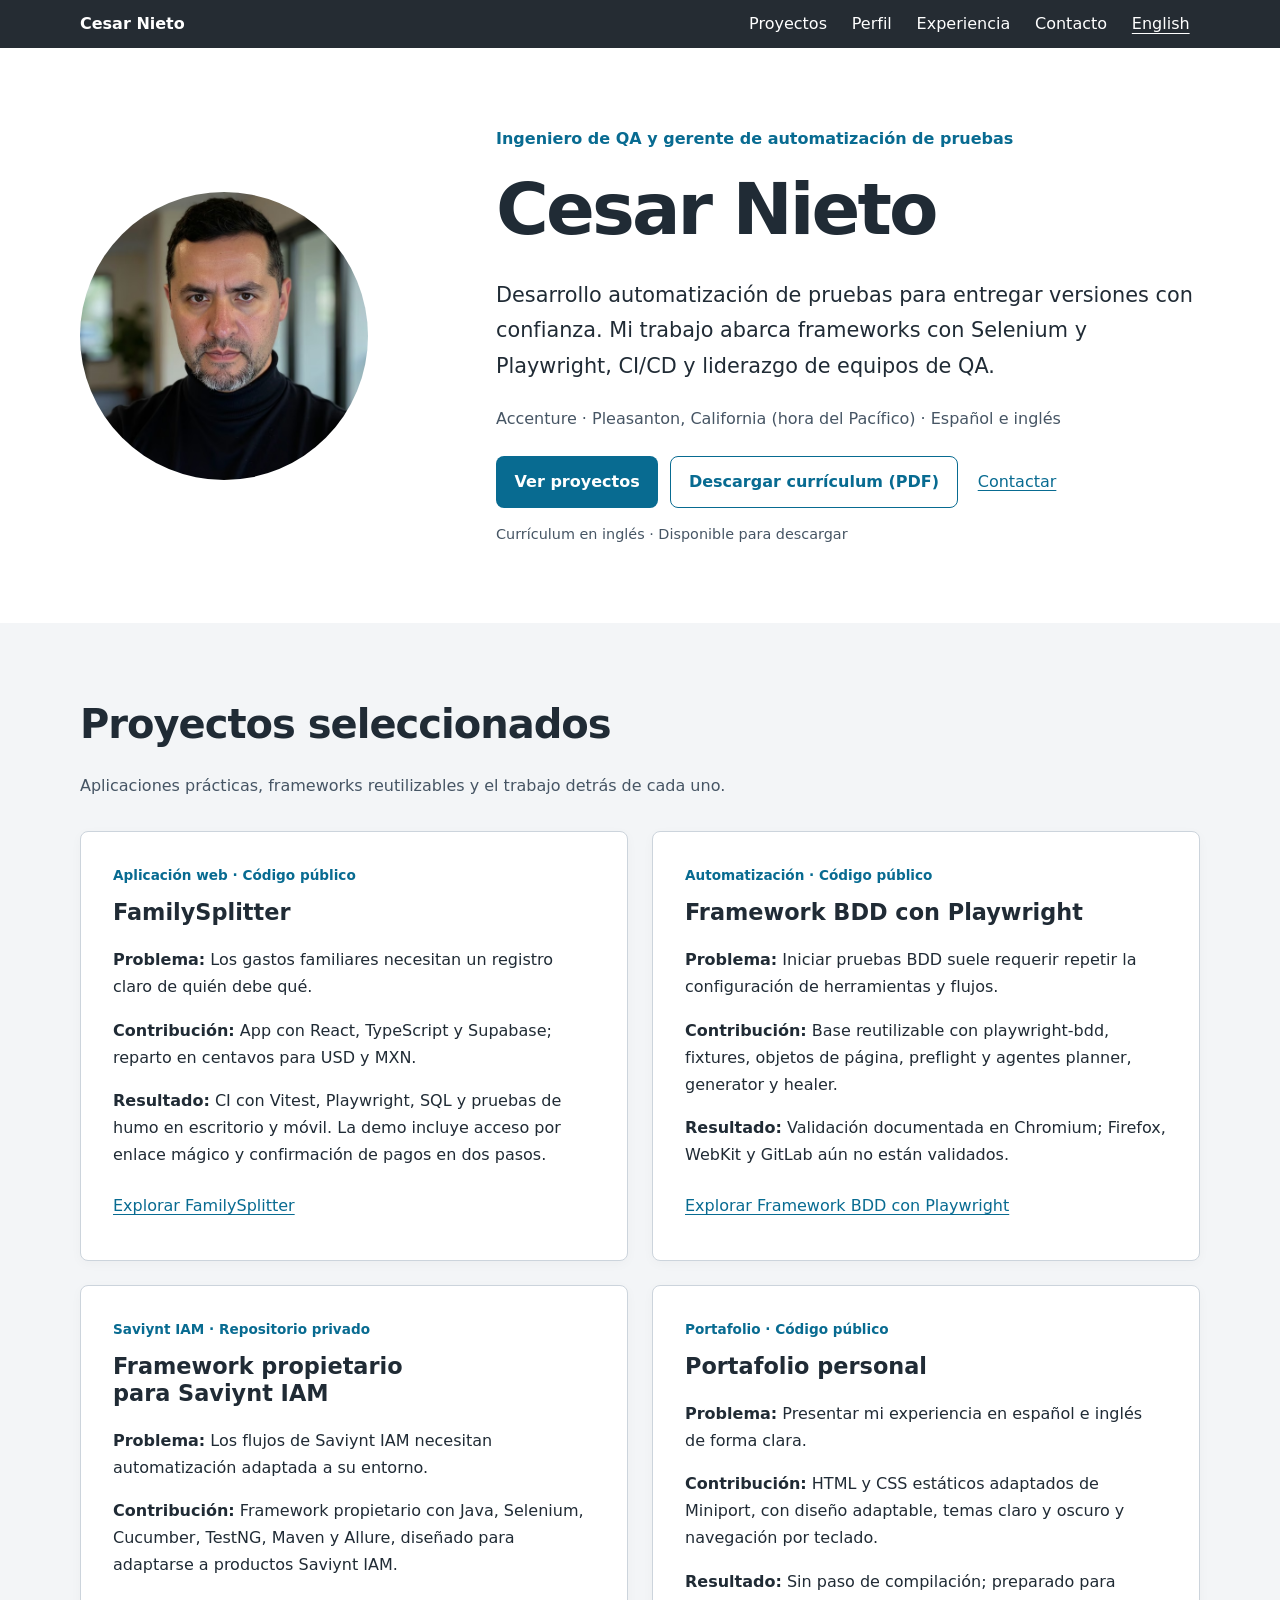
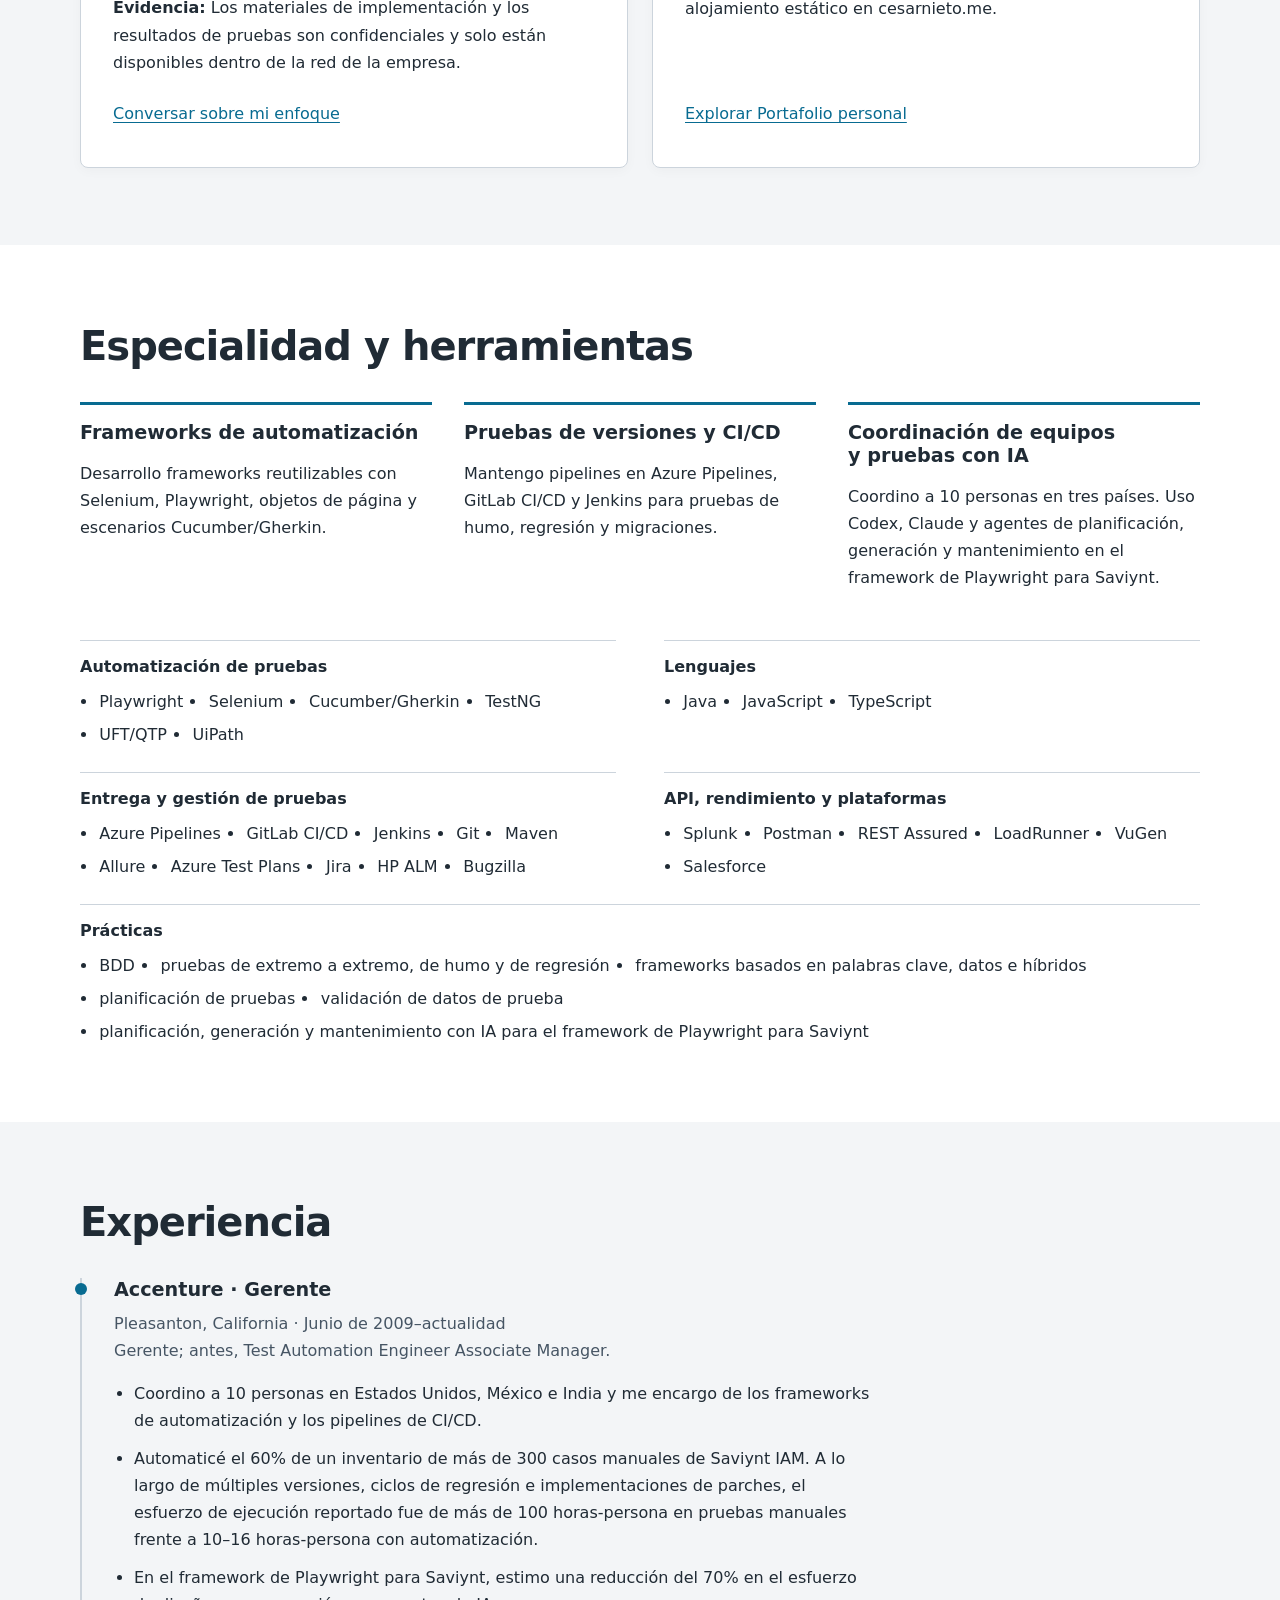
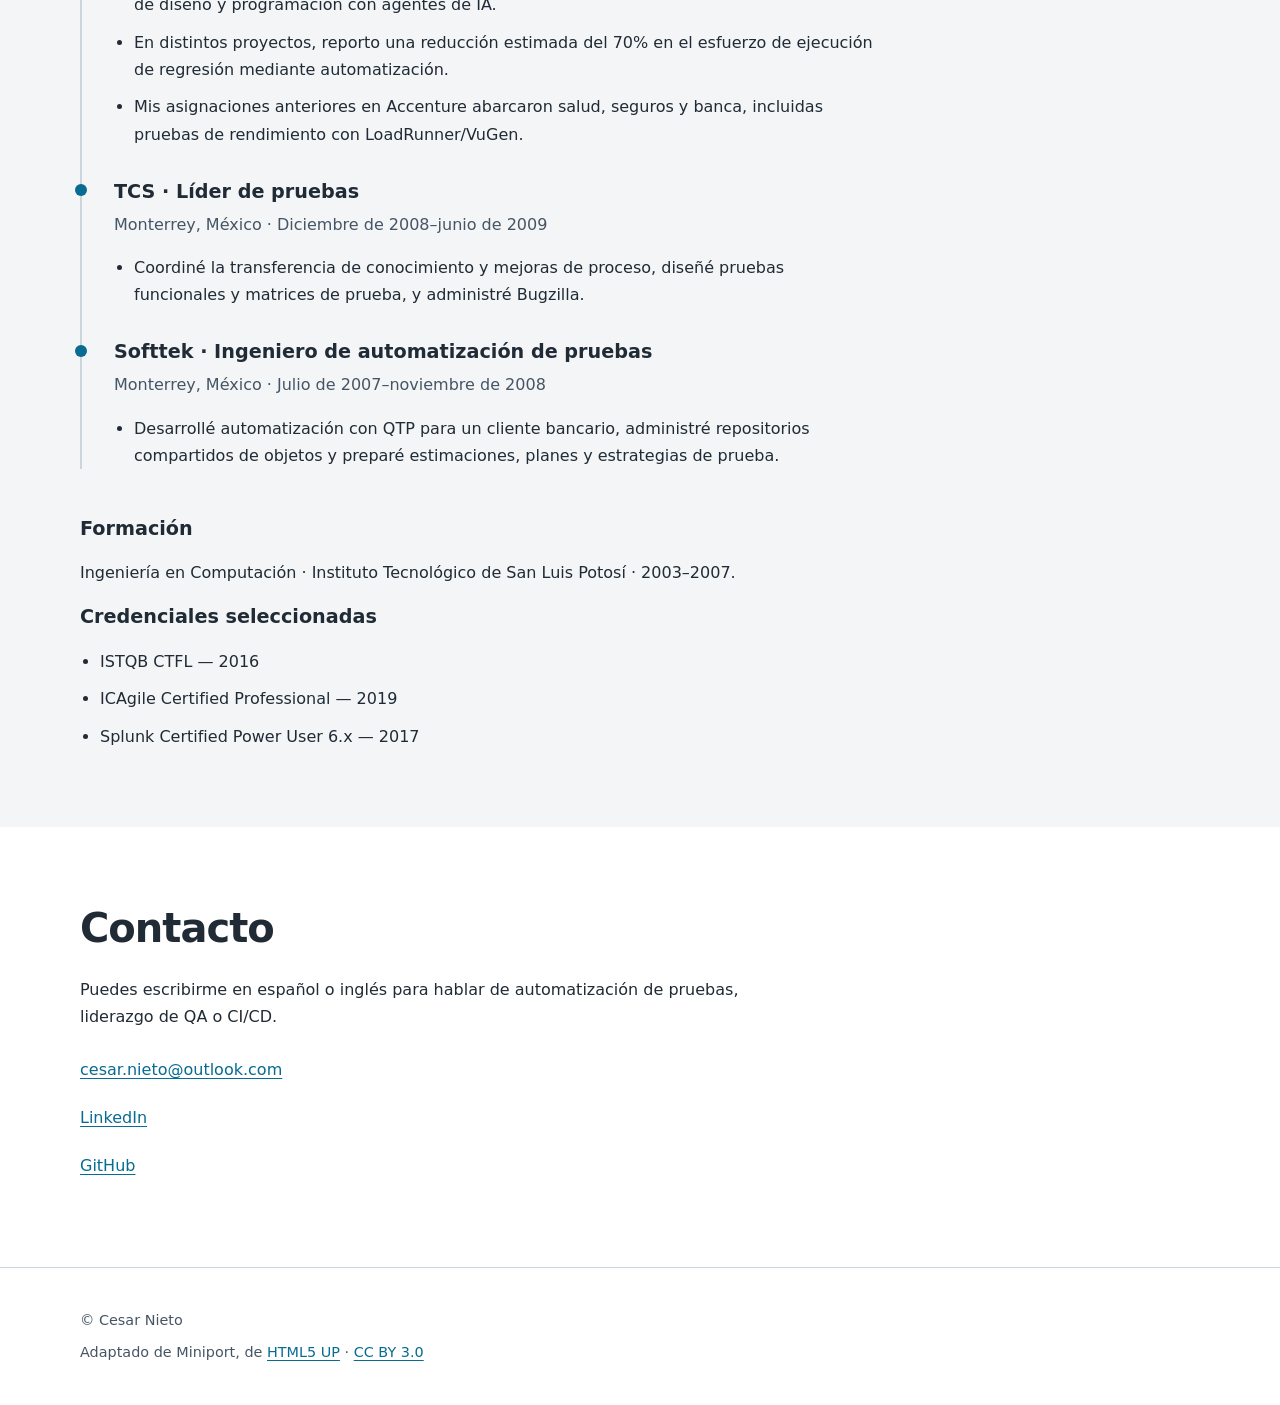
==== commit b71efaca: "fix(content): clarify project confidentiality and reported outcomes Replace private demo and reposit" ====
--- a/es/index.html
+++ b/es/index.html
@@ -186,13 +186,14 @@
                 adaptarse a productos Saviynt IAM.
               </p>
               <p>
-                <strong>Disponibilidad:</strong> Demostración y acceso al
-                repositorio privado disponibles bajo solicitud.
+                <strong>Evidencia:</strong> Los materiales de implementación y
+                los resultados de pruebas son confidenciales y solo están
+                disponibles dentro de la red de la empresa.
               </p>
               <a
-                href="mailto:cesar.nieto@outlook.com?subject=Solicitud+de+demo+del+framework+Saviynt+IAM&amp;body=Hola+Cesar%2C+me+interesa+una+demostraci%C3%B3n+de+tu+framework+propietario+de+Java%2FSelenium+para+Saviynt+IAM+y+solicitar+acceso+al+repositorio+privado."
+                href="mailto:cesar.nieto@outlook.com?subject=Conversaci%C3%B3n%20sobre%20el%20enfoque%20de%20automatizaci%C3%B3n%20para%20Saviynt%20IAM"
                 class="project-link"
-                >Solicitar demo y acceso</a
+                >Conversar sobre mi enfoque</a
               >
             </article>
             <article class="project-card">
@@ -333,16 +334,22 @@
                 </li>
                 <li>
                   Automaticé el 60% de un inventario de más de 300 casos
-                  manuales de Saviynt IAM. El esfuerzo de ejecución reportado es
-                  de más de 100 horas-persona en pruebas manuales frente a 10–16
-                  horas-persona con automatización.
-                </li>
+                  manuales de Saviynt IAM. A lo largo de múltiples versiones,
+                  ciclos de regresión e implementaciones de parches, el esfuerzo
+                  de ejecución reportado fue de más de 100 horas-persona en
+                  pruebas manuales frente a 10–16 horas-persona con
+                  automatización.
+                </li>
+
                 <li>
                   En el framework de Playwright para Saviynt, estimo una
                   reducción del 70% en el esfuerzo de diseño y programación con
-                  agentes de IA. En distintos proyectos, reporto una reducción
-                  estimada del 70% en el esfuerzo de ejecución de regresión
-                  mediante automatización.
+                  agentes de IA.
+                </li>
+                <li>
+                  En distintos proyectos, reporto una reducción estimada del 70%
+                  en el esfuerzo de ejecución de regresión mediante
+                  automatización.
                 </li>
                 <li>
                   Mis asignaciones anteriores en Accenture abarcaron salud,
@@ -386,14 +393,17 @@
               </ul>
             </article>
           </div>
-          <h3 class="education-title">
-            Formación y credenciales seleccionadas
-          </h3>
+          <h3 class="education-title">Formación</h3>
           <p>
             Ingeniería en Computación · Instituto Tecnológico de San Luis Potosí
-            · 2003–2007. ISTQB CTFL (2016), ICAgile Certified Professional
-            (2019) y Splunk Certified Power User 6.x (2017).
+            · 2003–2007.
           </p>
+          <h3>Credenciales seleccionadas</h3>
+          <ul class="achievements">
+            <li>ISTQB CTFL — 2016</li>
+            <li>ICAgile Certified Professional — 2019</li>
+            <li>Splunk Certified Power User 6.x — 2017</li>
+          </ul>
         </div>
       </section>
       <section id="contact" aria-labelledby="contact-title">
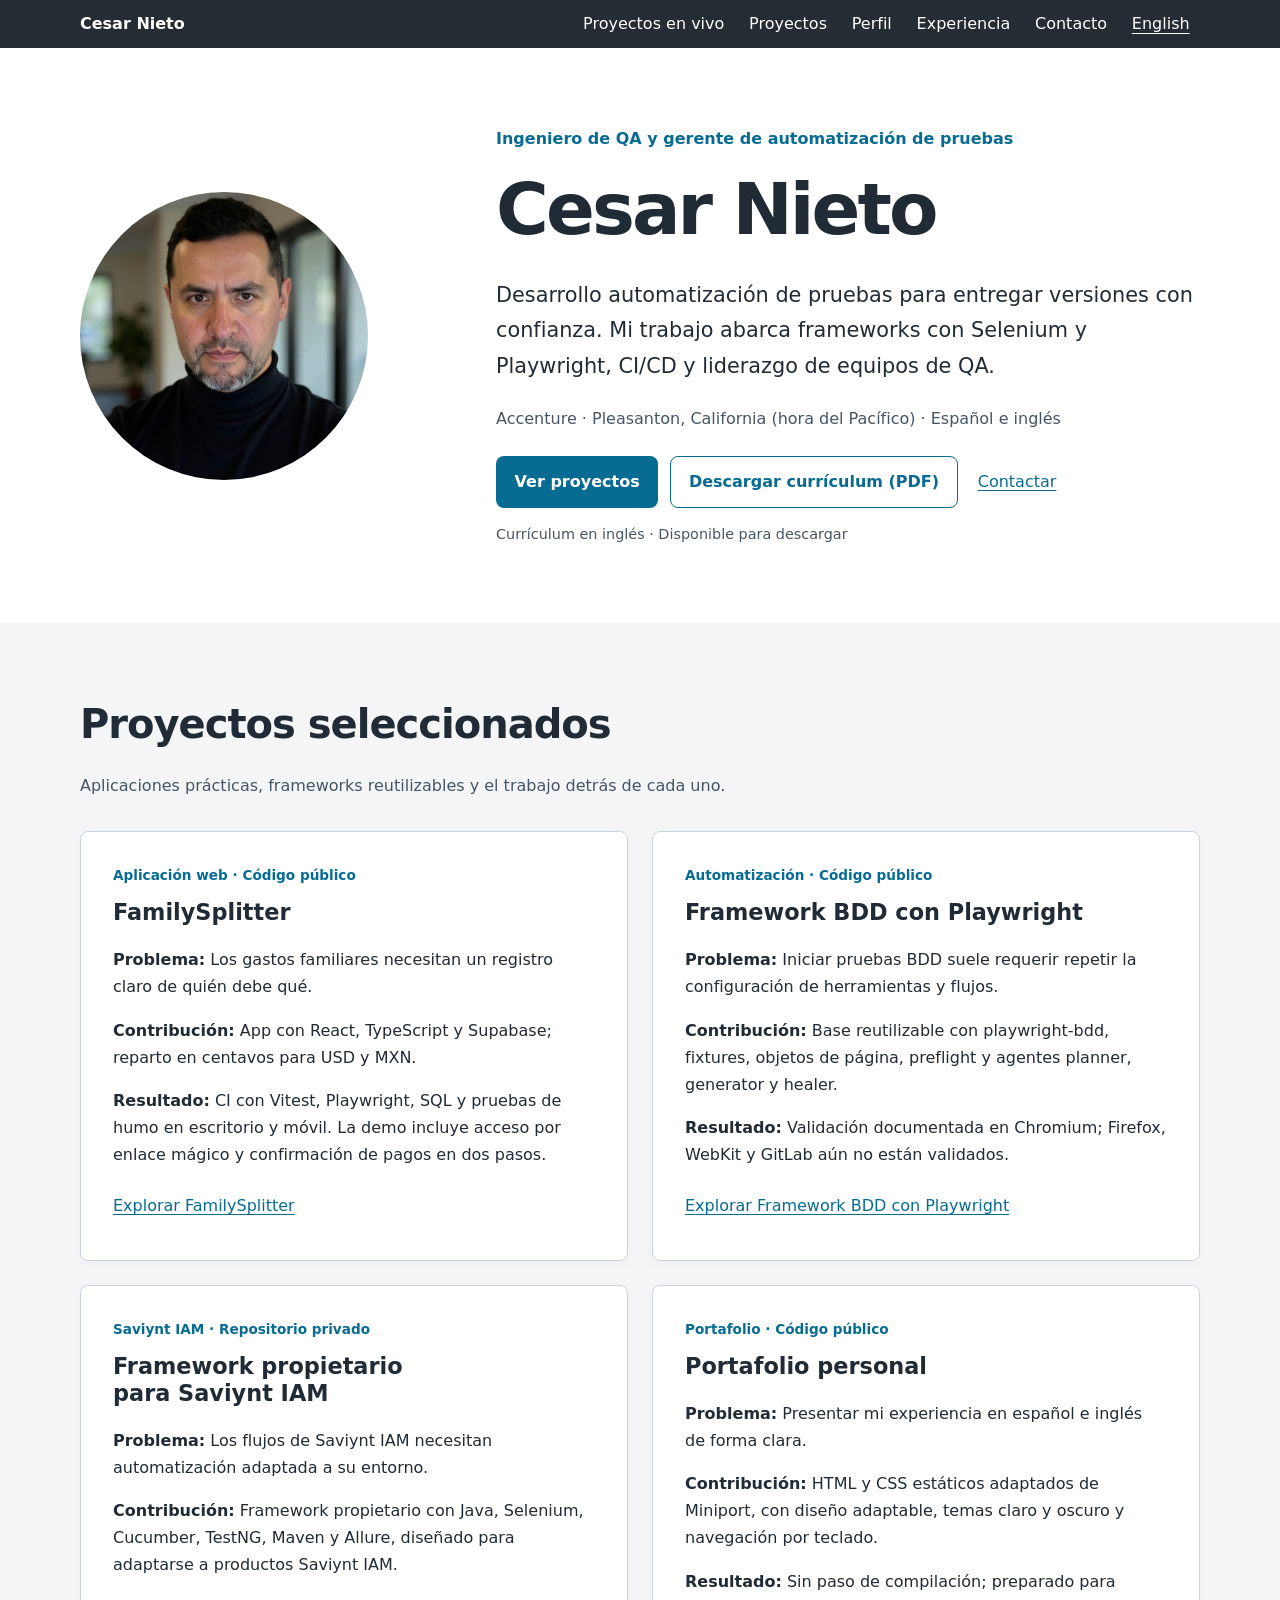
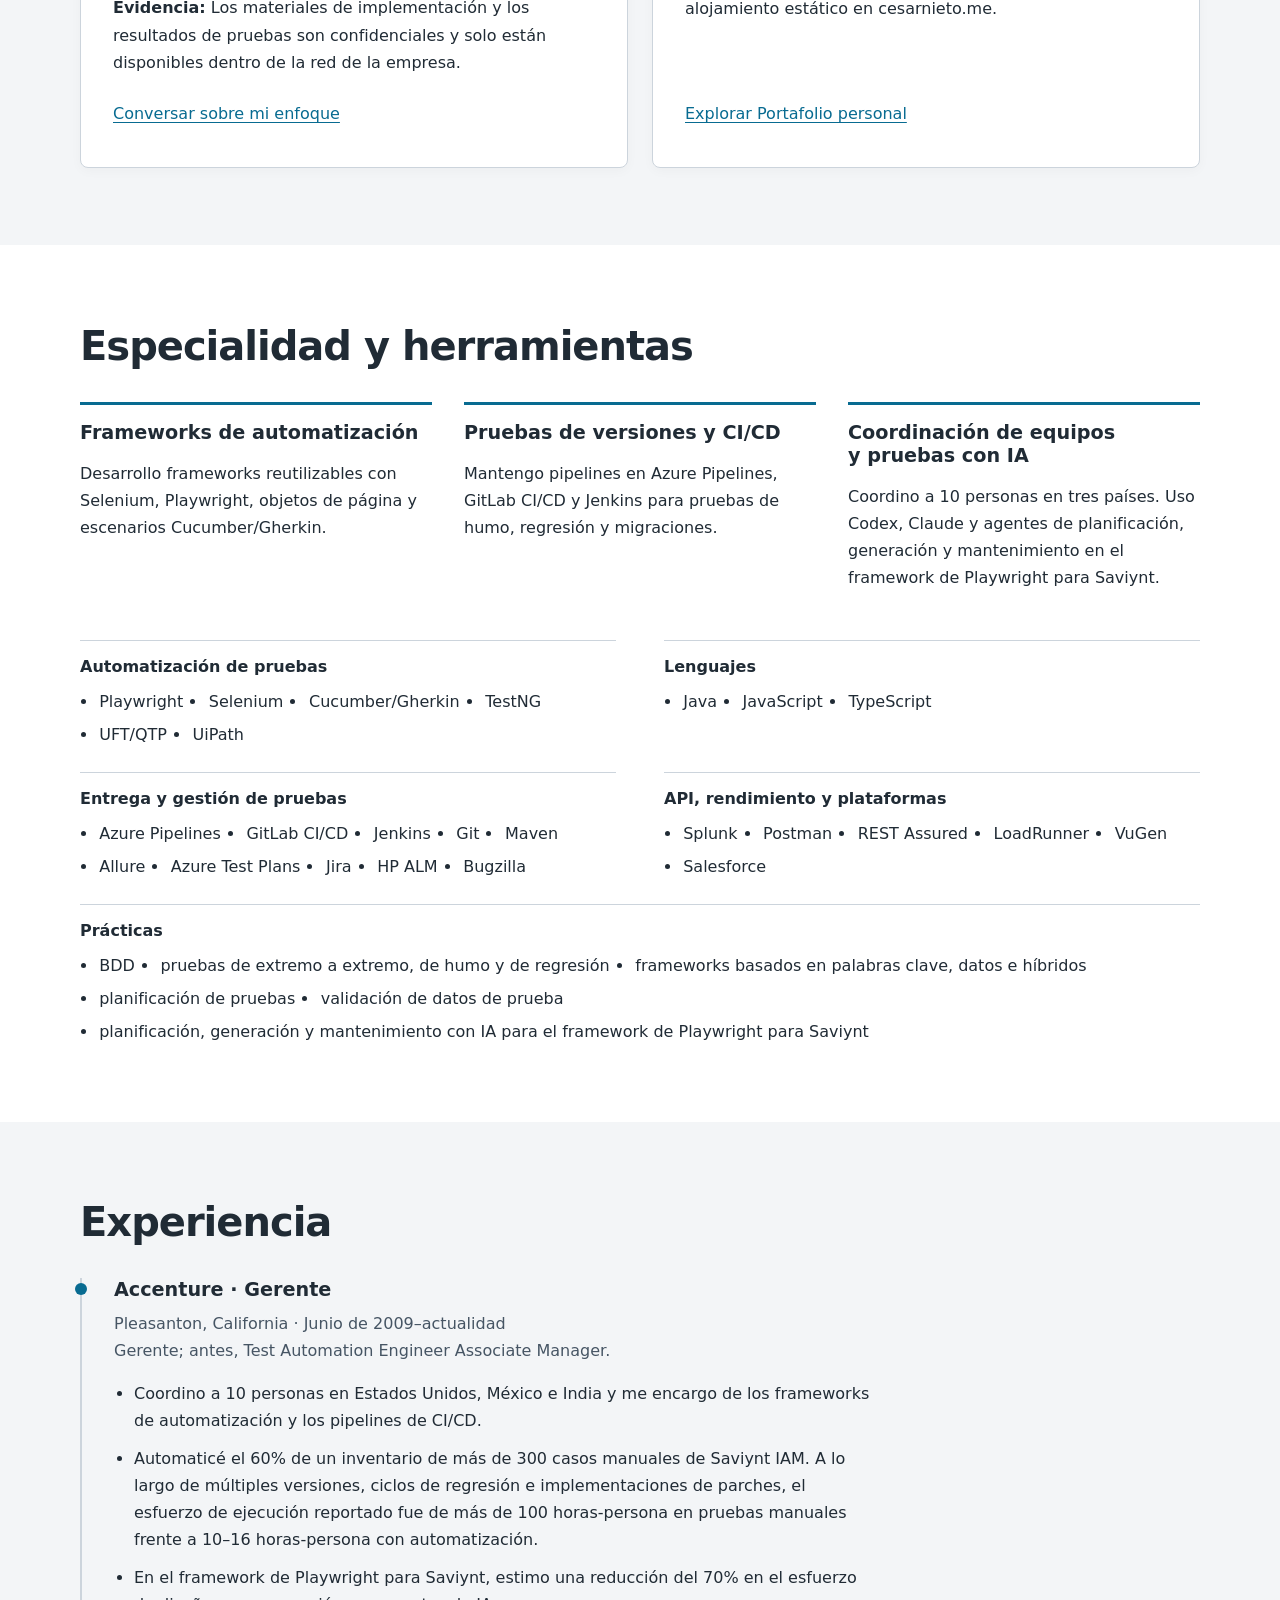
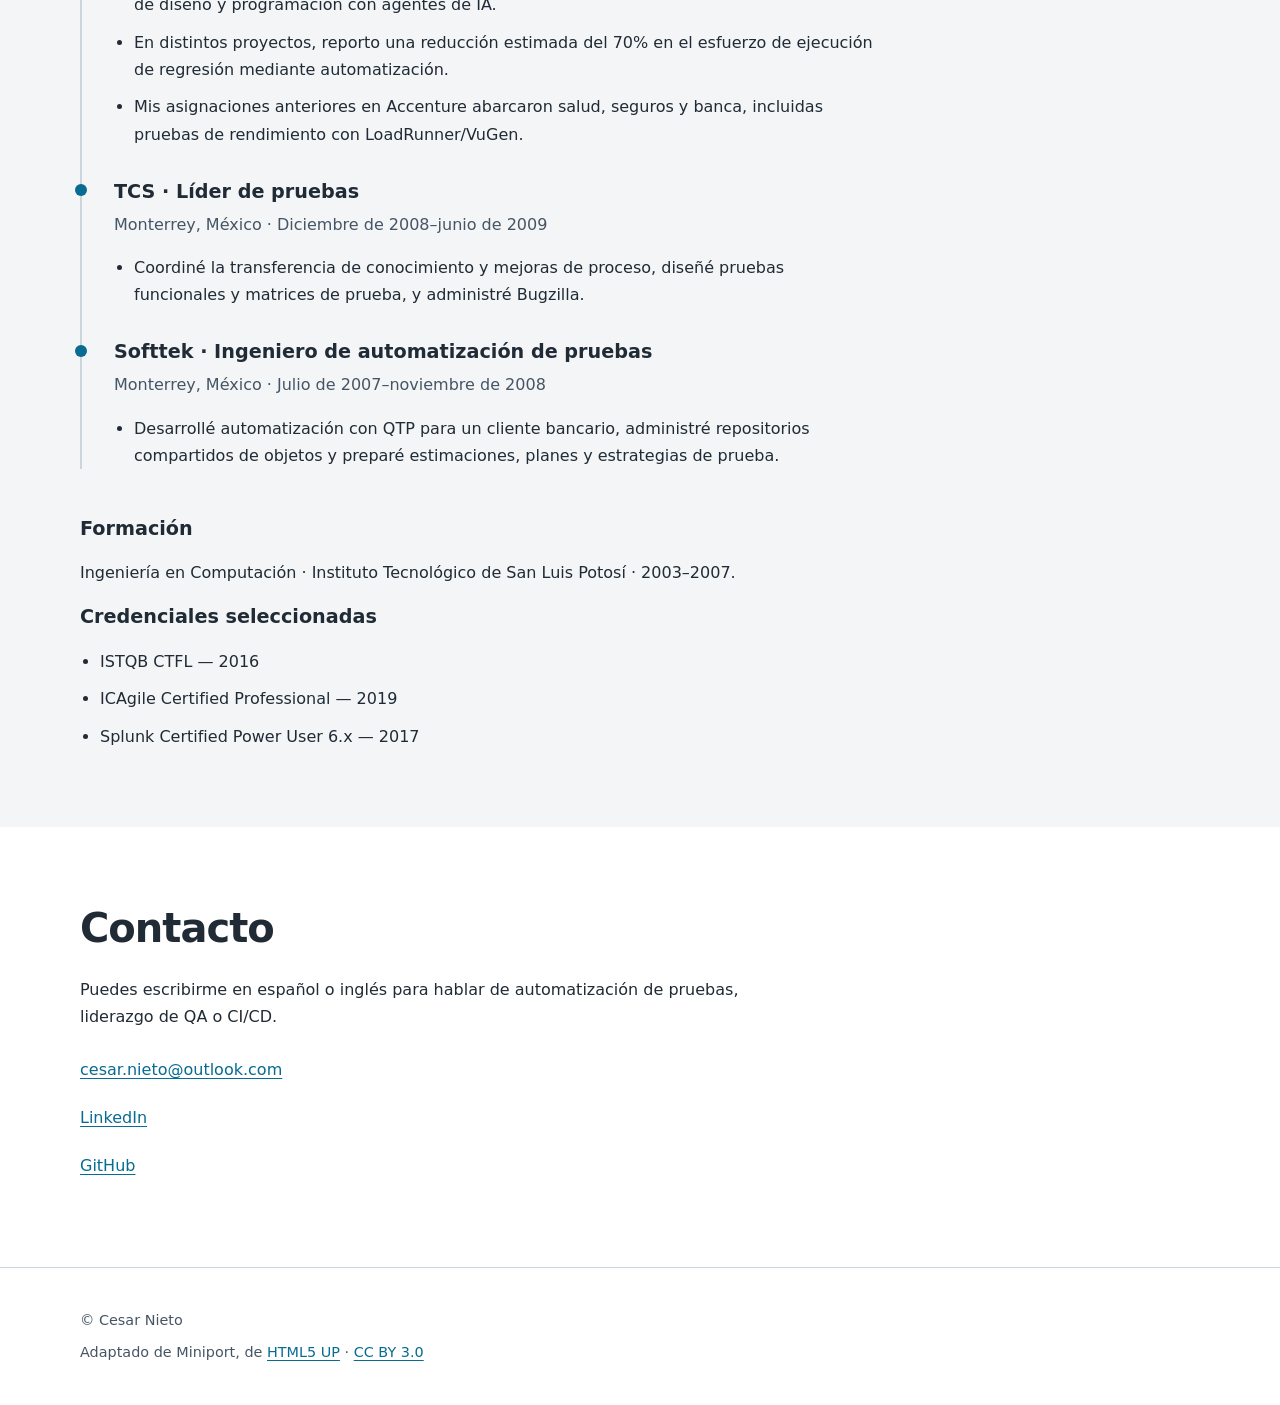
==== commit f3f34d5e: "feat(portfolio): add bilingual project dashboard Add searchable project cards, technology filters, m" ====
--- a/es/index.html
+++ b/es/index.html
@@ -60,6 +60,7 @@
           >Cesar Nieto<span class="visually-hidden"> · Inicio</span></a
         >
         <div class="nav-links">
+          <a href="./projects/">Proyectos en vivo</a>
           <a href="#projects">Proyectos</a><a href="#skills">Perfil</a
           ><a href="#experience">Experiencia</a><a href="#contact">Contacto</a
           ><a class="language" href="../" lang="en" hreflang="en">English</a>
